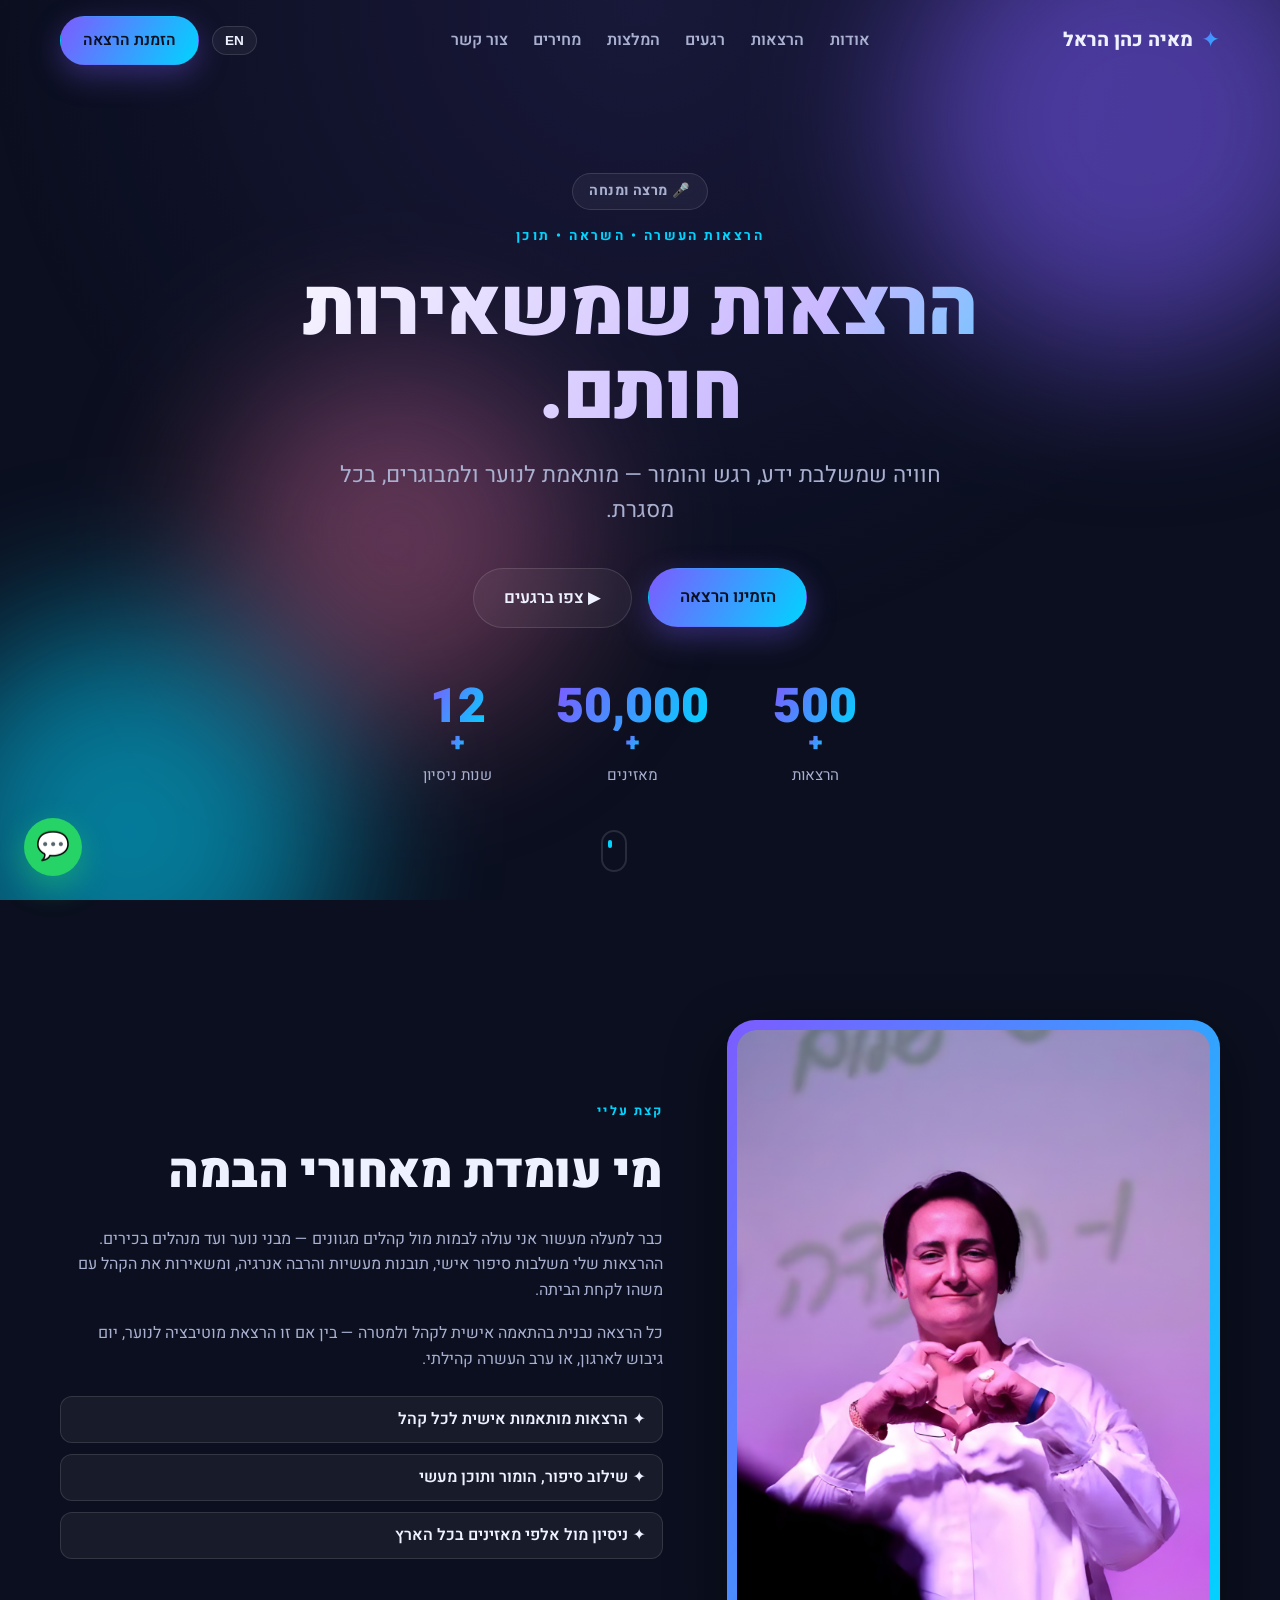
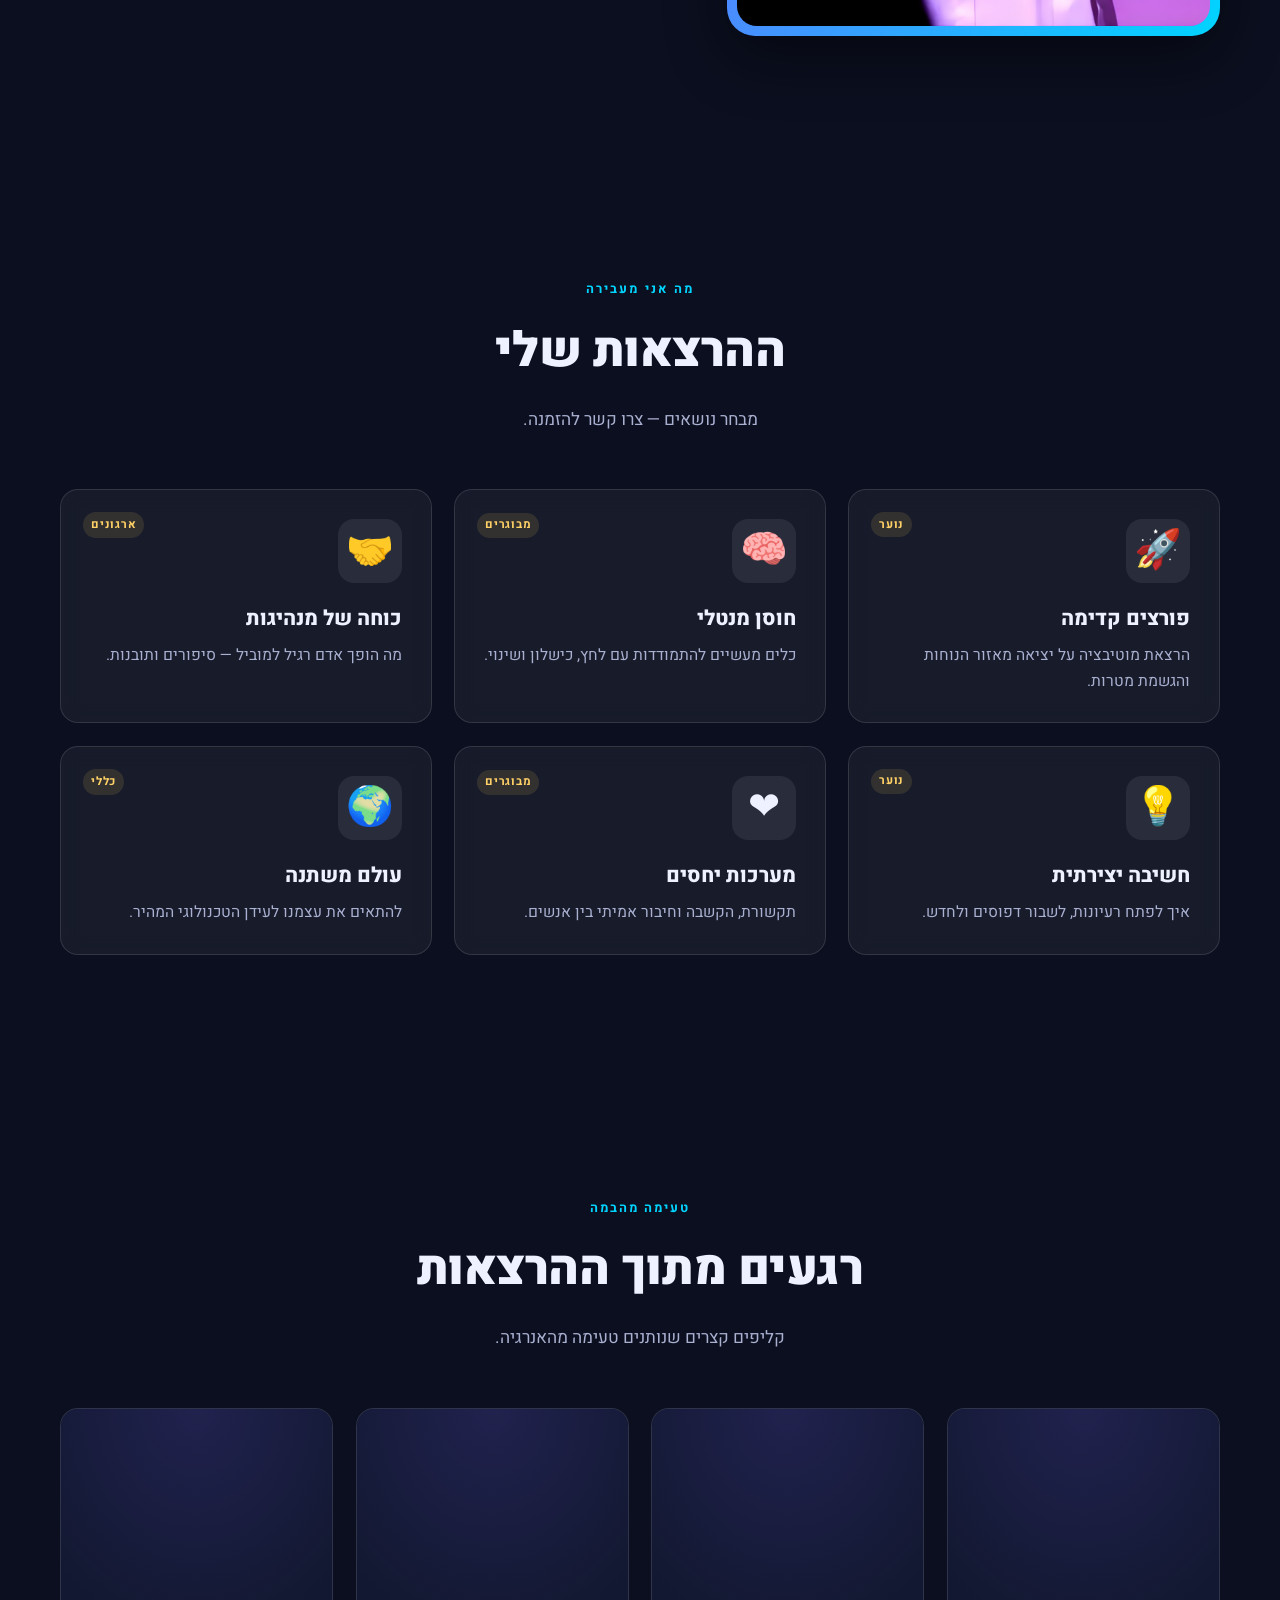
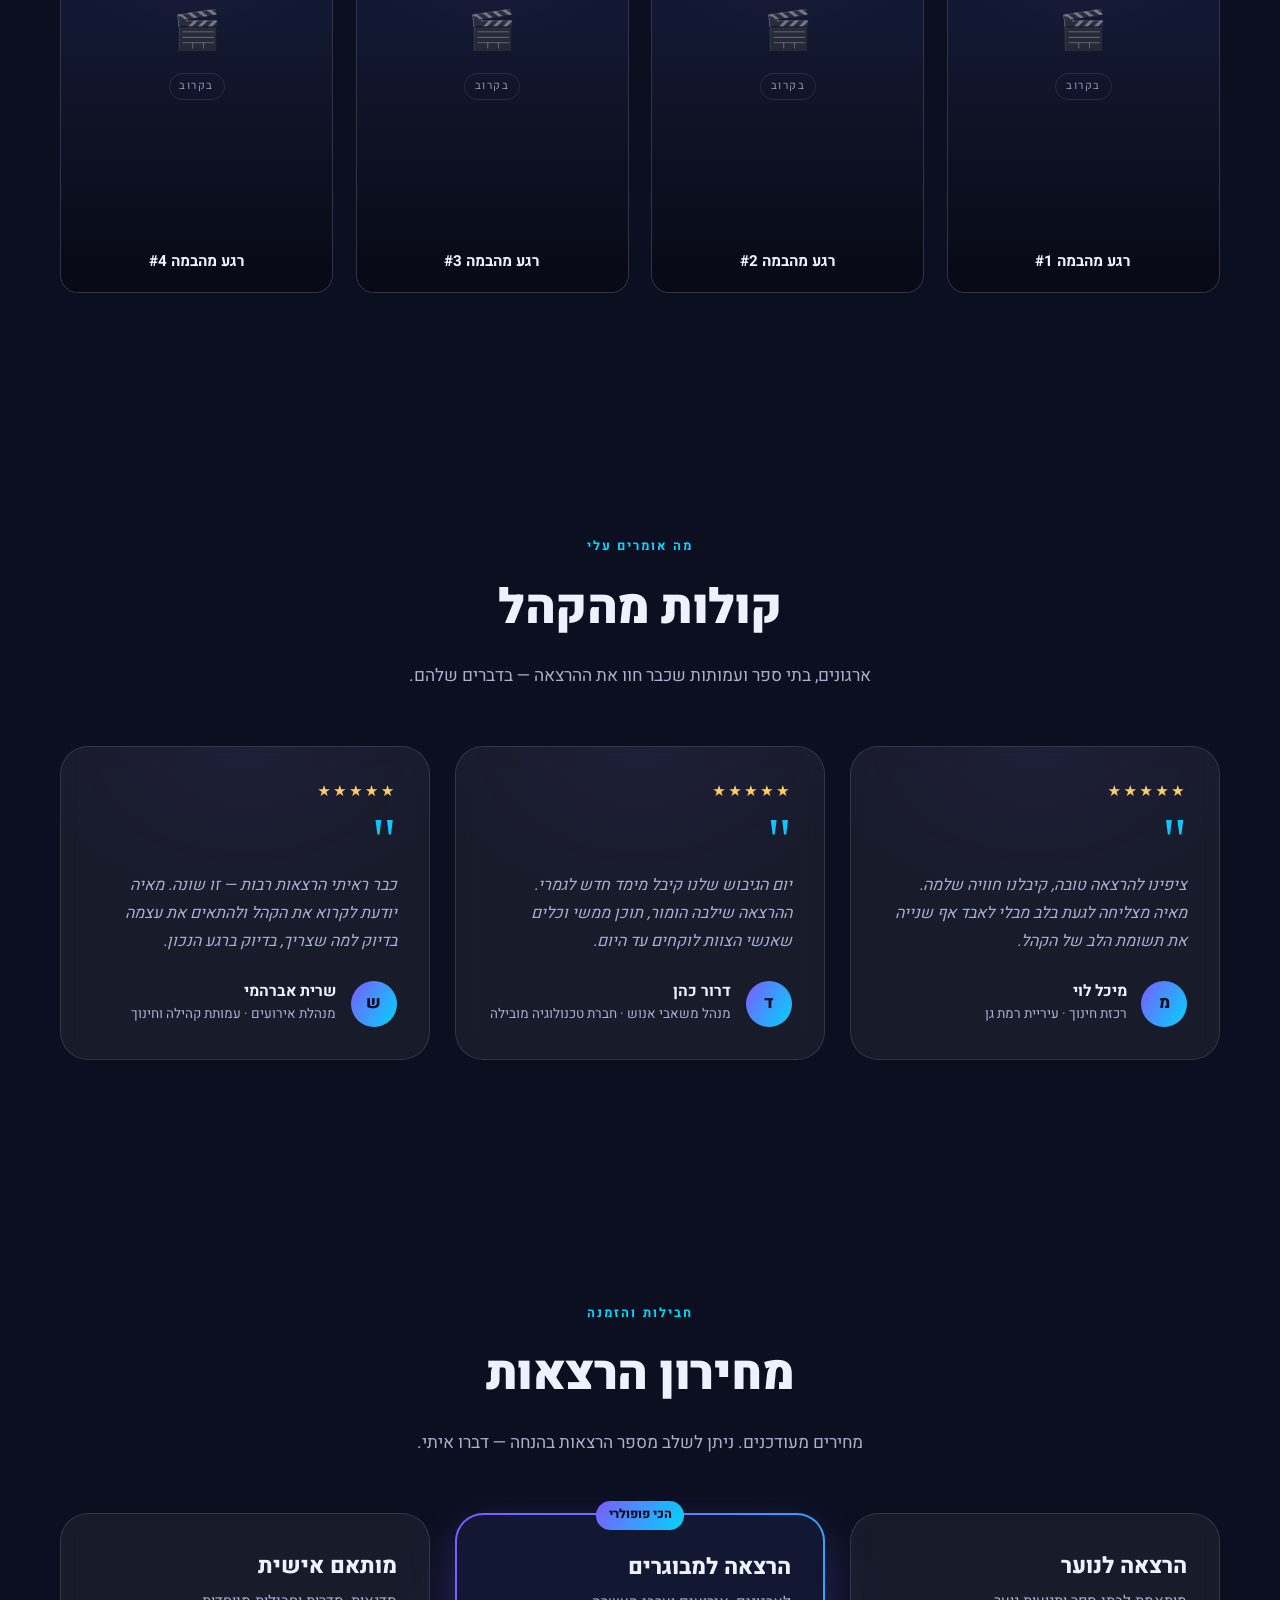
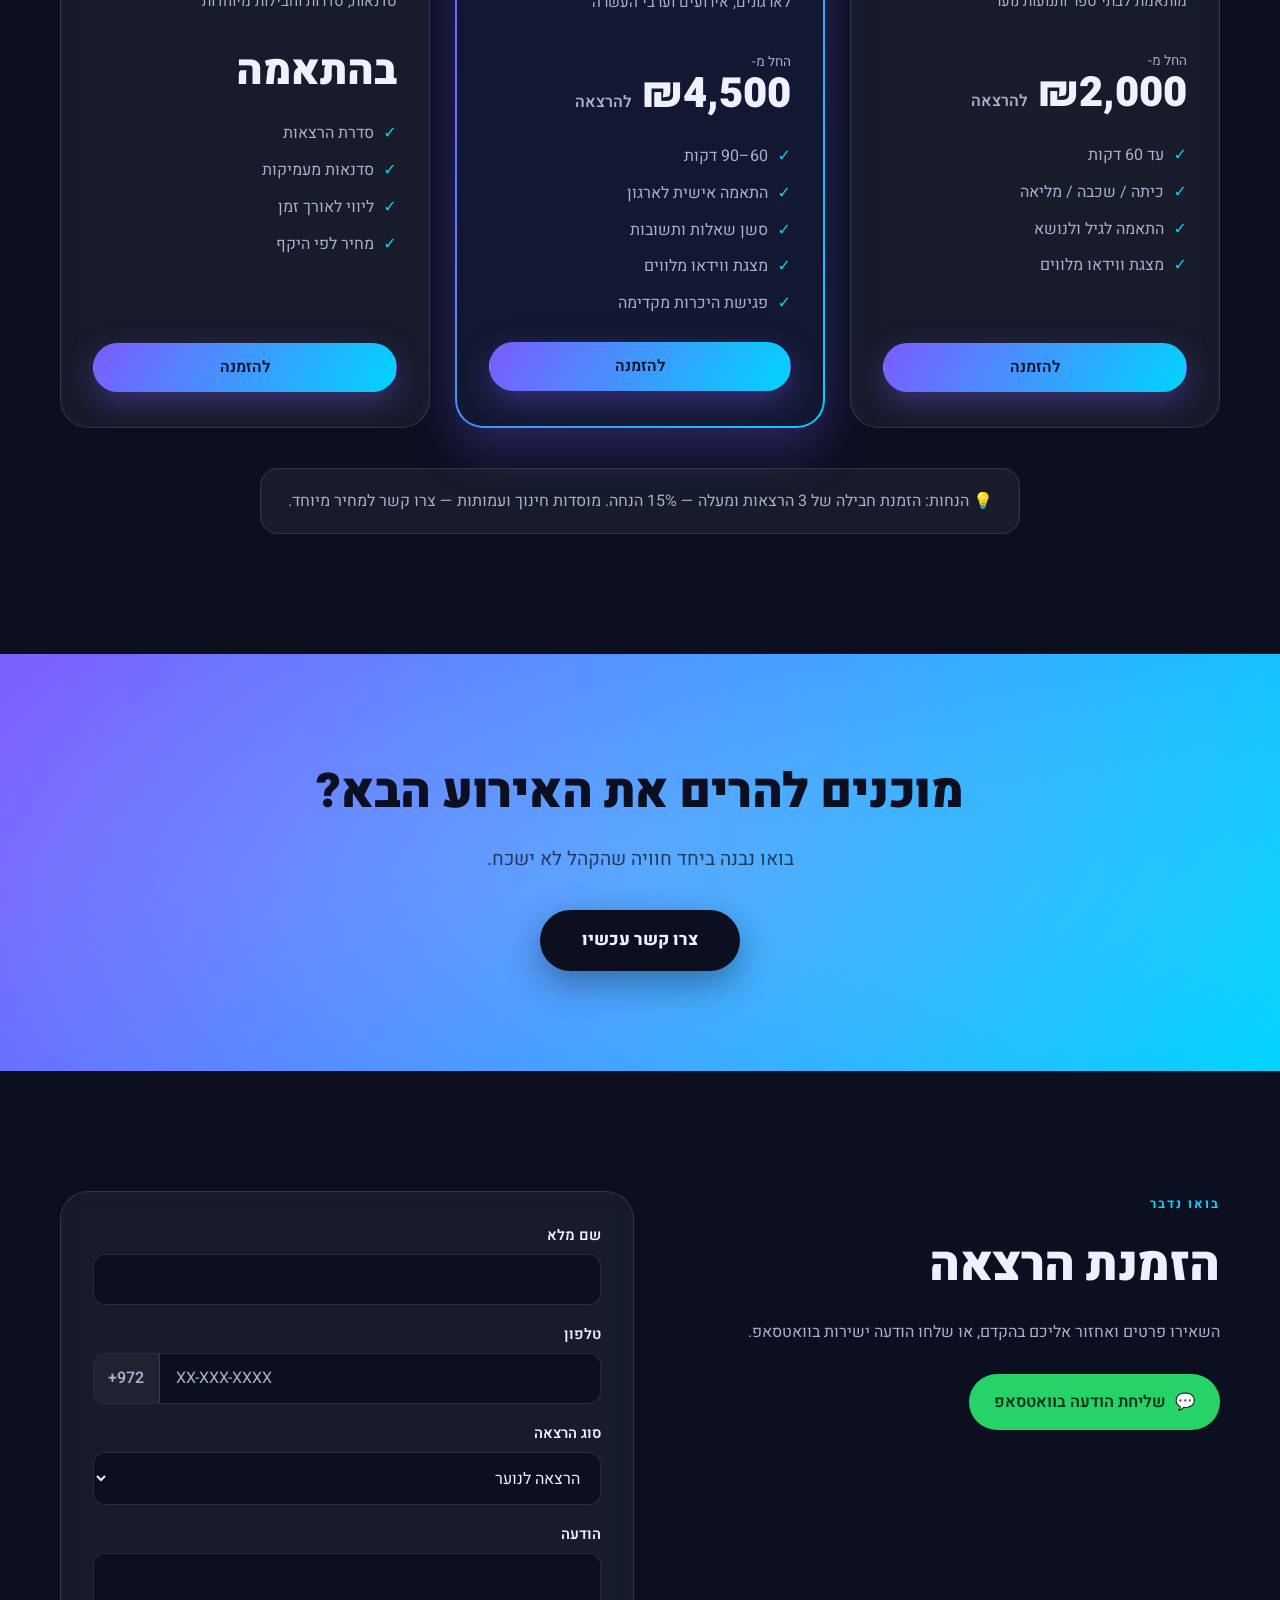
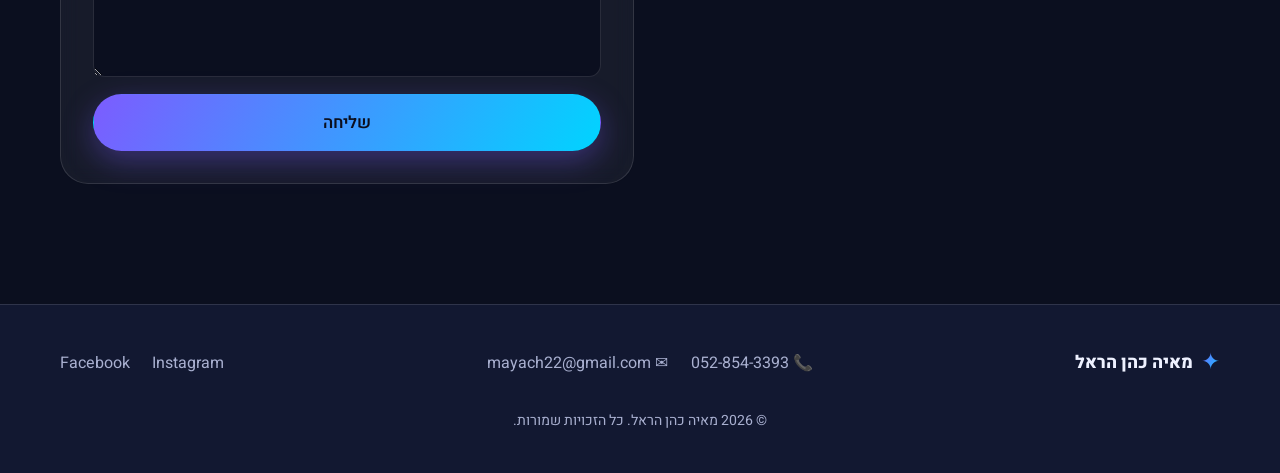
==== index.html @ 71ceba32 "שדרוג האתר: המלצות, CTA strip, badge הירו, אנימציות ועיצוב משופר" ====
<!DOCTYPE html>
<html lang="he" dir="rtl">
<head>
  <meta charset="UTF-8" />
  <meta name="viewport" content="width=device-width, initial-scale=1.0" />
  <meta name="description" content="הרצאות מרתקות לנוער ולמבוגרים — הזמינו הרצאה עכשיו" data-i18n="meta.description" />
  <title data-i18n="meta.title">מאיה כהן הראל | הרצאות שמשאירות חותם</title>

  <!-- ===== Open Graph — תצוגת שיתוף יפה בפייסבוק/וואטסאפ/אינסטגרם ===== -->
  <!-- TODO לפני העלייה לאוויר: החליפו את שני ה-TODO_SITE_URL בכתובת המלאה של האתר
       לדוגמה: https://mayacohenharel.co.il
       og:image ו-twitter:image חייבים להיות URL מלא כדי שתופיע תמונה בשיתוף. -->
  <meta property="og:type" content="website" />
  <meta property="og:title" content="מאיה כהן הראל | הרצאות שמשאירות חותם" />
  <meta property="og:description" content="הרצאות מרתקות לנוער ולמבוגרים — הזמינו הרצאה עכשיו" />
  <meta property="og:image" content="TODO_SITE_URL/assets/images/speaker.jpg" />
  <meta property="og:url" content="TODO_SITE_URL" />
  <meta name="twitter:card" content="summary_large_image" />
  <meta name="twitter:title" content="מאיה כהן הראל | הרצאות שמשאירות חותם" />
  <meta name="twitter:description" content="הרצאות מרתקות לנוער ולמבוגרים — הזמינו הרצאה עכשיו" />
  <meta name="twitter:image" content="TODO_SITE_URL/assets/images/speaker.jpg" />

  <!-- Google Fonts: Heebo (Hebrew) + Poppins (English) -->
  <link rel="preconnect" href="https://fonts.googleapis.com" />
  <link rel="preconnect" href="https://fonts.gstatic.com" crossorigin />
  <link href="https://fonts.googleapis.com/css2?family=Heebo:wght@300;400;600;800;900&family=Poppins:wght@300;400;600;800&display=swap" rel="stylesheet" />

  <!-- Favicon: ✦ מסמל הלוגו, עובד בכל דפדפן מודרני ללא קובץ נוסף -->
  <link rel="icon" href="data:image/svg+xml,<svg xmlns='http://www.w3.org/2000/svg' viewBox='0 0 100 100'><text y='.9em' font-size='90'>✦</text></svg>" />

  <link rel="stylesheet" href="css/styles.css" />
</head>
<body>

  <!-- ===== Animated background blobs ===== -->
  <div class="bg-blobs" aria-hidden="true">
    <span class="blob blob-1"></span>
    <span class="blob blob-2"></span>
    <span class="blob blob-3"></span>
  </div>

  <!-- ===== Navbar ===== -->
  <header class="nav" id="nav">
    <div class="nav__inner container">
      <a href="#hero" class="nav__logo">
        <span class="nav__logo-mark">✦</span>
        <span data-i18n="nav.brand">מאיה כהן הראל</span>
      </a>

      <nav class="nav__links" id="navLinks">
        <a href="#about" data-i18n="nav.about">אודות</a>
        <a href="#lectures" data-i18n="nav.lectures">הרצאות</a>
        <a href="#reels" data-i18n="nav.reels">רגעים</a>
        <a href="#testimonials" data-i18n="nav.testimonials">המלצות</a>
        <a href="#pricing" data-i18n="nav.pricing">מחירים</a>
        <a href="#contact" data-i18n="nav.contact">צור קשר</a>
      </nav>

      <div class="nav__actions">
        <button class="lang-toggle" id="langToggle" aria-label="Switch language">
          <span class="lang-toggle__current">EN</span>
        </button>
        <a href="#contact" class="btn btn--primary nav__cta" data-i18n="nav.book">הזמנת הרצאה</a>
        <button class="nav__burger" id="navBurger" aria-label="Menu">
          <span></span><span></span><span></span>
        </button>
      </div>
    </div>
  </header>

  <!-- ===== Hero ===== -->
  <section class="hero" id="hero">
    <div class="container hero__inner">
      <span class="hero__badge reveal" data-i18n="hero.badge">🎤 מרצה ומנחה</span>
      <p class="hero__eyebrow reveal" data-i18n="hero.eyebrow">הרצאות העשרה • השראה • תוכן</p>
      <h1 class="hero__title reveal" data-i18n="hero.title">הרצאות שמשאירות חותם.</h1>
      <p class="hero__subtitle reveal" data-i18n="hero.subtitle">
        חוויה שמשלבת ידע, רגש והומור — מותאמת לנוער ולמבוגרים, בכל מסגרת.
      </p>
      <div class="hero__cta reveal">
        <a href="#contact" class="btn btn--primary btn--lg" data-i18n="hero.ctaBook">הזמינו הרצאה</a>
        <a href="#reels" class="btn btn--ghost btn--lg" data-i18n="hero.ctaWatch">▶ צפו ברגעים</a>
      </div>

      <div class="hero__stats reveal">
        <div class="stat">
          <span class="stat__num" data-count="500">0</span><span class="stat__plus">+</span>
          <span class="stat__label" data-i18n="hero.stat1">הרצאות</span>
        </div>
        <div class="stat">
          <span class="stat__num" data-count="50000">0</span><span class="stat__plus">+</span>
          <span class="stat__label" data-i18n="hero.stat2">מאזינים</span>
        </div>
        <div class="stat">
          <span class="stat__num" data-count="12">0</span><span class="stat__plus">+</span>
          <span class="stat__label" data-i18n="hero.stat3">שנות ניסיון</span>
        </div>
      </div>
    </div>
    <a href="#about" class="hero__scroll" aria-label="scroll down"><span></span></a>
  </section>

  <!-- ===== About ===== -->
  <section class="section about" id="about">
    <div class="container about__grid">
      <div class="about__photo reveal">
        <div class="about__photo-frame">
          <!-- כדי להחליף: שימו קובץ בשם speaker.jpg בתיקייה assets/images/ (אותיות קטנות).
               אם הקובץ חסר — יוצג ה-placeholder עם 📷 אוטומטית. -->
          <img class="about__photo-img" src="assets/images/speaker.jpg" alt="מאיה כהן הראל"
               onerror="this.style.display='none'; this.nextElementSibling.hidden=false;" />
          <div class="about__photo-placeholder" hidden>📷</div>
        </div>
      </div>
      <div class="about__text reveal">
        <span class="section__eyebrow" data-i18n="about.eyebrow">קצת עליי</span>
        <h2 class="section__title" data-i18n="about.title">מי עומד מאחורי הבמה</h2>
        <p data-i18n="about.p1">
          כבר למעלה מעשור אני עולה לבמות מול קהלים מגוונים — מבני נוער ועד מנהלים בכירים.
          ההרצאות שלי משלבות סיפור אישי, תובנות מעשיות והרבה אנרגיה, ומשאירות את הקהל עם משהו לקחת הביתה.
        </p>
        <p data-i18n="about.p2">
          כל הרצאה נבנית בהתאמה אישית לקהל ולמטרה — בין אם זו הרצאת מוטיבציה לנוער, יום גיבוש לארגון, או ערב העשרה קהילתי.
        </p>
        <ul class="about__list">
          <li data-i18n="about.li1">✦ הרצאות מותאמות אישית לכל קהל</li>
          <li data-i18n="about.li2">✦ שילוב סיפור, הומור ותוכן מעשי</li>
          <li data-i18n="about.li3">✦ ניסיון מול אלפי מאזינים בכל הארץ</li>
        </ul>
      </div>
    </div>
  </section>

  <!-- ===== Lectures ===== -->
  <section class="section lectures" id="lectures">
    <div class="container">
      <div class="section__head reveal">
        <span class="section__eyebrow" data-i18n="lectures.eyebrow">מה אני מעביר</span>
        <h2 class="section__title" data-i18n="lectures.title">ההרצאות שלי</h2>
        <p class="section__sub" data-i18n="lectures.sub">מבחר נושאים — לחצו כדי לקרוא עוד, וצרו קשר להזמנה.</p>
      </div>

      <div class="cards" id="lecturesGrid">
        <!-- כרטיסים מוזרקים מ-translations.js כדי שיהיו דו-לשוניים -->
      </div>
    </div>
  </section>

  <!-- ===== Reels ===== -->
  <section class="section reels" id="reels">
    <div class="container">
      <div class="section__head reveal">
        <span class="section__eyebrow" data-i18n="reels.eyebrow">טעימה מהבמה</span>
        <h2 class="section__title" data-i18n="reels.title">רגעים מתוך ההרצאות</h2>
        <p class="section__sub" data-i18n="reels.sub">קליפים קצרים שנותנים טעימה מהאנרגיה. (החליפו בקבצי הווידאו שלכם)</p>
      </div>

      <div class="reels__grid" id="reelsGrid">
        <!-- כרטיסי רילס מוזרקים מ-main.js -->
      </div>
    </div>
  </section>

  <!-- ===== Testimonials ===== -->
  <section class="section testimonials" id="testimonials">
    <div class="container">
      <div class="section__head reveal">
        <span class="section__eyebrow" data-i18n="testimonials.eyebrow">מה אומרים עלי</span>
        <h2 class="section__title" data-i18n="testimonials.title">קולות מהקהל</h2>
        <p class="section__sub" data-i18n="testimonials.sub">ארגונים, בתי ספר ועמותות שכבר חוו את ההרצאה — בדברים שלהם.</p>
      </div>
      <div class="testimonials__grid" id="testimonialsGrid">
        <!-- כרטיסי המלצות מוזרקים מ-main.js -->
      </div>
    </div>
  </section>

  <!-- ===== Pricing ===== -->
  <section class="section pricing" id="pricing">
    <div class="container">
      <div class="section__head reveal">
        <span class="section__eyebrow" data-i18n="pricing.eyebrow">חבילות והזמנה</span>
        <h2 class="section__title" data-i18n="pricing.title">מחירון הרצאות</h2>
        <p class="section__sub" data-i18n="pricing.sub">מחירים מעודכנים. ניתן לשלב מספר הרצאות בהנחה — דברו איתי.</p>
      </div>

      <div class="pricing__grid" id="pricingGrid">
        <!-- כרטיסי מחיר מוזרקים מ-main.js -->
      </div>

      <p class="pricing__note reveal" data-i18n="pricing.note">
        💡 הנחות: הזמנת חבילה של 3 הרצאות ומעלה — 15% הנחה. מוסדות חינוך ועמותות — צרו קשר למחיר מיוחד.
      </p>
    </div>
  </section>

  <!-- ===== CTA Strip ===== -->
  <section class="cta-strip">
    <div class="container cta-strip__inner reveal">
      <h2 class="cta-strip__title" data-i18n="cta.title">מוכנים להרים את האירוע הבא?</h2>
      <p class="cta-strip__sub" data-i18n="cta.sub">בואו נבנה ביחד חוויה שהקהל לא ישכח.</p>
      <a href="#contact" class="btn btn--cta" data-i18n="cta.btn">צרו קשר עכשיו</a>
    </div>
  </section>

  <!-- ===== Contact ===== -->
  <section class="section contact" id="contact">
    <div class="container contact__grid">
      <div class="contact__intro reveal">
        <span class="section__eyebrow" data-i18n="contact.eyebrow">בואו נדבר</span>
        <h2 class="section__title" data-i18n="contact.title">הזמנת הרצאה</h2>
        <p data-i18n="contact.sub">השאירו פרטים ואחזור אליכם בהקדם, או שלחו הודעה ישירות בוואטסאפ.</p>
        <a class="btn btn--whatsapp" id="whatsappLink" href="#" target="_blank" rel="noopener">
          <span>💬</span> <span data-i18n="contact.whatsapp">שליחת הודעה בוואטסאפ</span>
        </a>
      </div>

      <form class="contact__form reveal" id="bookingForm" novalidate>
        <div class="field">
          <label for="name" data-i18n="contact.name">שם מלא</label>
          <input type="text" id="name" name="name" required />
        </div>
        <div class="field">
          <label for="phone" data-i18n="contact.phone">טלפון</label>
          <div class="phone-input">
            <span class="phone-input__prefix">+972</span>
            <span class="phone-field">
              <input type="tel" id="phone" name="phone" dir="ltr" inputmode="tel" maxlength="11" required />
              <span class="phone-ghost" id="phoneGhost" aria-hidden="true"></span>
            </span>
          </div>
        </div>
        <div class="field">
          <label for="type" data-i18n="contact.type">סוג הרצאה</label>
          <select id="type" name="type">
            <option value="youth" data-i18n="contact.optYouth">הרצאה לנוער</option>
            <option value="adults" data-i18n="contact.optAdults">הרצאה למבוגרים</option>
            <option value="custom" data-i18n="contact.optCustom">מותאם אישית</option>
          </select>
        </div>
        <div class="field">
          <label for="message" data-i18n="contact.message">הודעה</label>
          <textarea id="message" name="message" rows="4"></textarea>
        </div>
        <button type="submit" class="btn btn--primary btn--lg" data-i18n="contact.send">שליחה</button>
        <p class="contact__success" id="formSuccess" data-i18n="contact.success" hidden>תודה! נחזור אליכם בהקדם 🙌</p>
      </form>
    </div>
  </section>

  <!-- ===== Footer ===== -->
  <footer class="footer">
    <div class="container footer__inner">
      <div class="footer__brand">
        <span class="nav__logo-mark">✦</span>
        <span data-i18n="nav.brand">מאיה כהן הראל</span>
      </div>
      <div class="footer__contact">
        <a href="tel:+972528543393" data-i18n="footer.phone">📞 052-854-3393</a>
        <a href="mailto:mayach22@gmail.com">✉ mayach22@gmail.com</a>
      </div>
      <div class="footer__social">
        <a href="https://instagram.com/mayach22" target="_blank" rel="noopener" aria-label="Instagram">Instagram</a>
        <a href="https://www.facebook.com/mayach22" target="_blank" rel="noopener" aria-label="Facebook">Facebook</a>
      </div>
    </div>
    <p class="footer__copy" data-i18n="footer.copy">© 2026 מאיה כהן הראל. כל הזכויות שמורות.</p>
  </footer>

  <!-- Floating WhatsApp button -->
  <a class="fab-whatsapp" id="fabWhatsapp" href="#" target="_blank" rel="noopener" aria-label="WhatsApp">💬</a>

  <script src="js/translations.js"></script>
  <script src="js/main.js"></script>
</body>
</html>
---- css/styles.css ----
/* ============================================================
   styles.css — אתר הרצאות דו-לשוני
   ============================================================ */

/* ---------- Variables / Theme ---------- */
:root {
  --bg:        #0b0f1f;
  --bg-soft:   #121831;
  --surface:   rgba(255, 255, 255, 0.05);
  --surface-2: rgba(255, 255, 255, 0.08);
  --border:    rgba(255, 255, 255, 0.12);
  --text:      #eef1ff;
  --text-dim:  #a9b0d0;
  --primary:   #7c5cff;
  --primary-2: #00d4ff;
  --accent:    #ffd166;
  --gradient:  linear-gradient(120deg, #7c5cff 0%, #00d4ff 100%);
  --gradient-warm: linear-gradient(120deg, #ff7eb3 0%, #ffd166 100%);
  --radius:    18px;
  --radius-lg: 28px;
  --shadow:    0 20px 60px rgba(0, 0, 0, 0.45);
  --container: 1160px;
  --font-he:   "Heebo", system-ui, sans-serif;
  --font-en:   "Poppins", system-ui, sans-serif;
}

* { margin: 0; padding: 0; box-sizing: border-box; }

html { scroll-behavior: smooth; }

body {
  background: var(--bg);
  color: var(--text);
  font-family: var(--font-he);
  line-height: 1.6;
  overflow-x: hidden;
  position: relative;
}

html[lang="en"] body { font-family: var(--font-en); }

a { color: inherit; text-decoration: none; }
ul { list-style: none; }
img { max-width: 100%; display: block; }

.container {
  width: min(var(--container), 92%);
  margin-inline: auto;
}

/* ---------- Animated background blobs ---------- */
.bg-blobs {
  position: fixed;
  inset: 0;
  z-index: -2;
  overflow: hidden;
}
.bg-blobs::after { /* subtle grid sheen */
  content: "";
  position: absolute;
  inset: 0;
  background: radial-gradient(circle at 50% 0%, rgba(124, 92, 255, 0.12), transparent 60%);
}
.blob {
  position: absolute;
  border-radius: 50%;
  filter: blur(80px);
  opacity: 0.55;
  animation: float 18s ease-in-out infinite;
}
.blob-1 { width: 480px; height: 480px; background: #7c5cff; top: -120px; inset-inline-start: -100px; }
.blob-2 { width: 420px; height: 420px; background: #00d4ff; bottom: -140px; inset-inline-end: -80px; animation-delay: -6s; }
.blob-3 { width: 360px; height: 360px; background: #ff7eb3; top: 40%; inset-inline-start: 55%; animation-delay: -11s; opacity: 0.35; }

@keyframes float {
  0%, 100% { transform: translate(0, 0) scale(1); }
  33%      { transform: translate(40px, -50px) scale(1.12); }
  66%      { transform: translate(-30px, 30px) scale(0.92); }
}

/* ---------- Buttons ---------- */
.btn {
  display: inline-flex;
  align-items: center;
  justify-content: center;
  gap: 0.5em;
  padding: 0.7em 1.4em;
  border-radius: 999px;
  font-weight: 600;
  font-family: inherit;
  font-size: 0.98rem;
  cursor: pointer;
  border: 1px solid transparent;
  transition: transform 0.2s ease, box-shadow 0.2s ease, background 0.2s ease;
  white-space: nowrap;
}
.btn--lg { padding: 0.9em 1.8em; font-size: 1.05rem; }
.btn--primary {
  background: var(--gradient);
  color: #0b0f1f;
  box-shadow: 0 10px 30px rgba(124, 92, 255, 0.35);
}
.btn--primary:hover { transform: translateY(-3px); box-shadow: 0 16px 40px rgba(124, 92, 255, 0.5); }
.btn--ghost {
  background: var(--surface);
  border-color: var(--border);
  color: var(--text);
  backdrop-filter: blur(8px);
}
.btn--ghost:hover { background: var(--surface-2); transform: translateY(-3px); }
.btn--whatsapp {
  background: #25d366;
  color: #04331a;
  padding: 0.85em 1.5em;
  font-size: 1.02rem;
}
.btn--whatsapp:hover { transform: translateY(-3px); box-shadow: 0 14px 36px rgba(37, 211, 102, 0.4); }

/* ---------- Navbar ---------- */
.nav {
  position: fixed;
  inset-block-start: 0;
  inset-inline: 0;
  z-index: 50;
  transition: background 0.3s ease, box-shadow 0.3s ease, padding 0.3s ease;
  padding-block: 16px;
}
.nav.scrolled {
  background: rgba(11, 15, 31, 0.85);
  backdrop-filter: blur(14px);
  box-shadow: 0 8px 30px rgba(0, 0, 0, 0.3);
  padding-block: 10px;
}
.nav__inner { display: flex; align-items: center; justify-content: space-between; gap: 1rem; }
.nav__logo { display: flex; align-items: center; gap: 0.5rem; font-weight: 800; font-size: 1.2rem; }
.nav__logo-mark {
  background: var(--gradient);
  -webkit-background-clip: text;
  background-clip: text;
  color: transparent;
  font-size: 1.4rem;
}
.nav__links { display: flex; gap: 1.6rem; }
.nav__links a {
  color: var(--text-dim);
  font-weight: 600;
  position: relative;
  transition: color 0.2s ease;
}
.nav__links a::after {
  content: "";
  position: absolute;
  inset-inline-start: 0;
  bottom: -6px;
  width: 0;
  height: 2px;
  background: var(--gradient);
  transition: width 0.25s ease;
}
.nav__links a:hover { color: var(--text); }
.nav__links a:hover::after { width: 100%; }
.nav__actions { display: flex; align-items: center; gap: 0.8rem; }

.lang-toggle {
  background: var(--surface);
  border: 1px solid var(--border);
  color: var(--text);
  border-radius: 999px;
  padding: 0.45em 0.9em;
  font-weight: 700;
  font-size: 0.85rem;
  cursor: pointer;
  transition: background 0.2s ease, transform 0.2s ease;
}
.lang-toggle:hover { background: var(--surface-2); transform: translateY(-2px); }

.nav__burger { display: none; flex-direction: column; gap: 5px; background: none; border: none; cursor: pointer; }
.nav__burger span { width: 26px; height: 3px; background: var(--text); border-radius: 3px; transition: 0.3s; }
.nav__burger.open span:nth-child(1) { transform: translateY(8px) rotate(45deg); }
.nav__burger.open span:nth-child(2) { opacity: 0; }
.nav__burger.open span:nth-child(3) { transform: translateY(-8px) rotate(-45deg); }

/* ---------- Hero ---------- */
.hero {
  min-height: 100vh;
  display: flex;
  flex-direction: column;
  justify-content: center;
  align-items: center;
  text-align: center;
  padding-block: 120px 60px;
  position: relative;
}
.hero__inner { max-width: 880px; }
.hero__eyebrow {
  text-transform: uppercase;
  letter-spacing: 0.18em;
  font-size: 0.85rem;
  color: var(--primary-2);
  font-weight: 700;
  margin-bottom: 1.2rem;
}
.hero__title {
  font-size: clamp(2.6rem, 7vw, 5rem);
  font-weight: 900;
  line-height: 1.05;
  letter-spacing: -0.02em;
  background: linear-gradient(120deg, #ffffff 0%, #c9b8ff 35%, #00d4ff 60%, #c9b8ff 80%, #ffffff 100%); background-size: 200% auto; animation: titleShimmer 6s linear infinite;
  -webkit-background-clip: text;
  background-clip: text;
  color: transparent;
  margin-bottom: 1.4rem;
}
.hero__subtitle {
  font-size: clamp(1.05rem, 2.4vw, 1.4rem);
  color: var(--text-dim);
  max-width: 640px;
  margin: 0 auto 2.4rem;
}
.hero__cta { display: flex; gap: 1rem; justify-content: center; flex-wrap: wrap; margin-bottom: 3.5rem; }

.hero__stats { display: flex; gap: clamp(1.5rem, 5vw, 4rem); justify-content: center; flex-wrap: wrap; }
.stat { display: flex; flex-direction: column; align-items: center; }
.stat__num, .stat__plus {
  font-size: clamp(2rem, 5vw, 3rem);
  font-weight: 900;
  background: var(--gradient);
  -webkit-background-clip: text;
  background-clip: text;
  color: transparent;
  line-height: 1;
}
.stat__plus { font-size: 1.6rem; vertical-align: top; }
.stat__label { color: var(--text-dim); font-size: 0.95rem; margin-top: 0.4rem; }

.hero__scroll {
  position: absolute;
  bottom: 28px;
  inset-inline-start: 50%;
  transform: translateX(-50%);
  width: 26px; height: 42px;
  border: 2px solid var(--border);
  border-radius: 14px;
}
.hero__scroll span {
  position: absolute;
  inset-inline-start: 50%;
  top: 8px;
  width: 4px; height: 8px;
  background: var(--primary-2);
  border-radius: 4px;
  transform: translateX(-50%);
  animation: scrolldot 1.6s infinite;
}
@keyframes scrolldot { 0% { opacity: 0; top: 8px; } 50% { opacity: 1; } 100% { opacity: 0; top: 22px; } }

/* ---------- Hero badge ---------- */
.hero__badge {
  display: inline-flex;
  align-items: center;
  gap: 0.4em;
  background: var(--surface);
  border: 1px solid var(--border);
  border-radius: 999px;
  padding: 0.45em 1.2em;
  font-size: 0.88rem;
  font-weight: 700;
  color: var(--text-dim);
  backdrop-filter: blur(8px);
  margin-bottom: 1rem;
  letter-spacing: 0.03em;
}
@keyframes titleShimmer {
  0% { background-position: 0% center; }
  100% { background-position: 200% center; }
}

/* ---------- Sections ---------- */
.section { padding-block: clamp(70px, 10vw, 120px); position: relative; }
.section__head { text-align: center; max-width: 680px; margin: 0 auto 3.5rem; }
.section__eyebrow {
  display: inline-block;
  text-transform: uppercase;
  letter-spacing: 0.16em;
  font-size: 0.8rem;
  font-weight: 700;
  color: var(--primary-2);
  margin-bottom: 0.8rem;
}
.section__title {
  font-size: clamp(1.9rem, 4.5vw, 3rem);
  font-weight: 900;
  letter-spacing: -0.01em;
  margin-bottom: 1rem;
}
.section__sub { color: var(--text-dim); font-size: 1.08rem; }

/* ---------- About ---------- */
.about__grid {
  display: grid;
  grid-template-columns: 0.9fr 1.1fr;
  gap: clamp(2rem, 5vw, 4.5rem);
  align-items: center;
}
.about__photo-frame {
  border-radius: var(--radius-lg);
  padding: 10px;
  background: var(--gradient);
  box-shadow: var(--shadow);
  aspect-ratio: 4 / 5;
}
.about__photo-img {
  width: 100%; height: 100%;
  border-radius: calc(var(--radius-lg) - 8px);
  object-fit: cover;
  display: block;
}
.about__photo-placeholder {
  width: 100%; height: 100%;
  border-radius: calc(var(--radius-lg) - 8px);
  background: var(--bg-soft);
  display: flex; align-items: center; justify-content: center;
  font-size: 4rem;
}
.about__photo-placeholder[hidden] { display: none; }
.about__text .section__title { text-align: start; }
.about__text p { color: var(--text-dim); margin-bottom: 1.1rem; }
.about__list { margin-top: 1.5rem; display: grid; gap: 0.7rem; }
.about__list li {
  font-weight: 600;
  padding: 0.6rem 1rem;
  background: var(--surface);
  border: 1px solid var(--border);
  border-radius: 12px;
  transition: border-color 0.25s ease, background 0.25s ease;
}
.about__list li:hover { border-color: rgba(124, 92, 255, 0.5); background: var(--surface-2); }

/* ---------- Cards (lectures) ---------- */
.cards {
  display: grid;
  grid-template-columns: repeat(auto-fill, minmax(280px, 1fr));
  gap: 1.4rem;
}
.card {
  background: var(--surface);
  border: 1px solid var(--border);
  border-radius: var(--radius);
  padding: 1.8rem;
  backdrop-filter: blur(10px);
  transition: transform 0.25s ease, border-color 0.25s ease, box-shadow 0.25s ease;
  position: relative;
  overflow: hidden;
}
.card::before {
  content: "";
  position: absolute;
  inset: 0;
  background: var(--gradient);
  opacity: 0;
  transition: opacity 0.3s ease;
  z-index: -1;
}
.card:hover { transform: translateY(-8px); border-color: rgba(124, 92, 255, 0.5); box-shadow: 0 0 30px rgba(124, 92, 255, 0.15), var(--shadow); }
.card__icon {
  font-size: 2.4rem;
  width: 64px; height: 64px;
  display: flex; align-items: center; justify-content: center;
  background: var(--surface-2);
  border-radius: 16px;
  margin-bottom: 1.2rem;
}
.card__tag {
  position: absolute;
  inset-block-start: 1.4rem;
  inset-inline-end: 1.4rem;
  font-size: 0.72rem;
  font-weight: 700;
  text-transform: uppercase;
  letter-spacing: 0.06em;
  color: var(--accent);
  background: rgba(255, 209, 102, 0.12);
  padding: 0.3em 0.7em;
  border-radius: 999px;
}
.card__title { font-size: 1.3rem; font-weight: 800; margin-bottom: 0.5rem; }
.card__desc { color: var(--text-dim); font-size: 0.98rem; }

/* ---------- Reels ---------- */
.reels__grid {
  display: grid;
  grid-template-columns: repeat(auto-fill, minmax(220px, 1fr));
  gap: 1.4rem;
}
.reel {
  position: relative;
  aspect-ratio: 9 / 16;
  border-radius: var(--radius);
  overflow: hidden;
  border: 1px solid var(--border);
  cursor: pointer;
  background: var(--bg-soft);
  transition: transform 0.25s ease, box-shadow 0.25s ease;
}
.reel:hover { transform: translateY(-6px); box-shadow: var(--shadow); }
.reel video { width: 100%; height: 100%; object-fit: cover; }
.reel__placeholder {
  position: absolute;
  inset: 0;
  display: flex;
  flex-direction: column;
  align-items: center;
  justify-content: center;
  gap: 0.7rem;
  background:
    radial-gradient(120% 80% at 50% 0%, rgba(124, 92, 255, 0.14), transparent 60%),
    var(--bg-soft);
}
.reel__ph-icon { font-size: 2.4rem; opacity: 0.45; }
.reel__ph-soon {
  font-size: 0.68rem;
  letter-spacing: 0.14em;
  text-transform: uppercase;
  color: var(--text-dim);
  border: 1px solid var(--border);
  border-radius: 999px;
  padding: 0.35em 0.9em;
}
/* בכרטיס ללא וידאו אין מה לנגן — מסתירים את כפתור ה-▶ */
.reel[data-has-video="0"] .reel__play { display: none; }
.reel__overlay {
  position: absolute;
  inset: 0;
  display: flex;
  flex-direction: column;
  align-items: center;
  justify-content: flex-end;
  padding: 1.2rem;
  background: linear-gradient(to top, rgba(0,0,0,0.6), transparent 55%);
  text-align: center;
}
.reel__play {
  position: absolute;
  inset-block-start: 50%;
  inset-inline-start: 50%;
  transform: translate(-50%, -50%);
  width: 62px; height: 62px;
  border-radius: 50%;
  background: rgba(255, 255, 255, 0.92);
  color: #0b0f1f;
  display: flex; align-items: center; justify-content: center;
  font-size: 1.4rem;
  transition: transform 0.2s ease, background 0.2s ease;
}
html[dir="rtl"] .reel__play { transform: translate(50%, -50%); }
.reel:hover .reel__play { transform: translate(-50%, -50%) scale(1.12); background: #fff; }
html[dir="rtl"] .reel:hover .reel__play { transform: translate(50%, -50%) scale(1.12); }
.reel__title { font-weight: 700; font-size: 0.95rem; position: relative; z-index: 1; }
.reel.playing .reel__overlay,
.reel.playing .reel__play,
.reel.playing .reel__placeholder { display: none; }

/* ---------- Testimonials ---------- */
.testimonials__grid {
  display: grid;
  grid-template-columns: repeat(auto-fill, minmax(300px, 1fr));
  gap: 1.6rem;
}
.testimonial {
  background: var(--surface);
  border: 1px solid var(--border);
  border-radius: var(--radius-lg);
  padding: 2rem;
  backdrop-filter: blur(10px);
  position: relative;
  transition: transform 0.25s ease, box-shadow 0.25s ease, border-color 0.25s ease;
  overflow: hidden;
}
.testimonial::before {
  content: "";
  position: absolute;
  inset: 0;
  background: radial-gradient(ellipse 60% 50% at 50% 0%, rgba(124, 92, 255, 0.07), transparent);
  pointer-events: none;
}
.testimonial:hover { transform: translateY(-6px); box-shadow: var(--shadow); border-color: rgba(124, 92, 255, 0.4); }
.testimonial__stars { color: var(--accent); font-size: 0.95rem; letter-spacing: 0.15em; margin-bottom: 0.8rem; }
.testimonial__quote {
  font-size: 3.8rem;
  line-height: 0.8;
  background: var(--gradient);
  -webkit-background-clip: text;
  background-clip: text;
  color: transparent;
  font-family: Georgia, "Times New Roman", serif;
  margin-bottom: 0.4rem;
  display: block;
}
.testimonial__text {
  color: var(--text-dim);
  font-size: 1rem;
  line-height: 1.75;
  margin-bottom: 1.6rem;
  font-style: italic;
}
.testimonial__author { display: flex; align-items: center; gap: 0.9rem; }
.testimonial__avatar {
  width: 46px; height: 46px;
  border-radius: 50%;
  background: var(--gradient);
  display: flex; align-items: center; justify-content: center;
  font-weight: 800;
  color: #0b0f1f;
  font-size: 1.05rem;
  flex-shrink: 0;
}
.testimonial__name { font-weight: 700; font-size: 0.98rem; line-height: 1.3; }
.testimonial__role { color: var(--text-dim); font-size: 0.84rem; margin-top: 0.15rem; }

/* ---------- CTA Strip ---------- */
.cta-strip {
  background: var(--gradient);
  padding-block: clamp(60px, 9vw, 100px);
  text-align: center;
  position: relative;
  overflow: hidden;
}
.cta-strip::before {
  content: "";
  position: absolute;
  inset: 0;
  background: radial-gradient(ellipse 70% 80% at 50% 50%, rgba(255,255,255,0.15), transparent);
  pointer-events: none;
}
.cta-strip__inner { position: relative; z-index: 1; max-width: 760px; margin-inline: auto; }
.cta-strip__title {
  font-size: clamp(1.8rem, 4.5vw, 3rem);
  font-weight: 900;
  color: #0b0f1f;
  margin-bottom: 0.8rem;
  letter-spacing: -0.01em;
}
.cta-strip__sub {
  color: rgba(11, 15, 31, 0.72);
  font-size: clamp(1rem, 2vw, 1.2rem);
  margin-bottom: 2.2rem;
}
.btn--cta {
  background: #0b0f1f;
  color: var(--text);
  padding: 0.9em 2.4em;
  font-size: 1.08rem;
  font-weight: 800;
  border-radius: 999px;
  box-shadow: 0 12px 35px rgba(0,0,0,0.35);
  display: inline-flex;
  align-items: center;
  transition: transform 0.2s ease, box-shadow 0.2s ease;
}
.btn--cta:hover { transform: translateY(-4px); box-shadow: 0 18px 45px rgba(0,0,0,0.45); }

/* ---------- Pricing ---------- */
.pricing__grid {
  display: grid;
  grid-template-columns: repeat(auto-fit, minmax(280px, 1fr));
  gap: 1.6rem;
  align-items: stretch;
}
.price-card {
  background: var(--surface);
  border: 1px solid var(--border);
  border-radius: var(--radius-lg);
  padding: 2.2rem 2rem;
  display: flex;
  flex-direction: column;
  backdrop-filter: blur(10px);
  transition: transform 0.25s ease, box-shadow 0.25s ease;
  position: relative;
}
.price-card:hover { transform: translateY(-8px); box-shadow: var(--shadow); }
.price-card--popular {
  border-color: transparent;
  background:
    linear-gradient(var(--bg-soft), var(--bg-soft)) padding-box,
    var(--gradient) border-box;
  border: 2px solid transparent;
  box-shadow: 0 20px 50px rgba(124, 92, 255, 0.3);
}
.price-card__badge {
  position: absolute;
  inset-block-start: -14px;
  inset-inline-start: 50%;
  transform: translateX(-50%);
  background: var(--gradient);
  color: #0b0f1f;
  font-weight: 800;
  font-size: 0.78rem;
  padding: 0.4em 1em;
  border-radius: 999px;
  white-space: nowrap;
}
html[dir="rtl"] .price-card__badge { transform: translateX(50%); }
.price-card__name { font-size: 1.4rem; font-weight: 800; margin-bottom: 0.3rem; }
.price-card__desc { color: var(--text-dim); font-size: 0.94rem; margin-bottom: 1.4rem; min-height: 2.6em; }
.price-card__price { font-size: 2.6rem; font-weight: 900; line-height: 1; margin-bottom: 0.2rem; }
.price-card__price small { font-size: 1rem; font-weight: 600; color: var(--text-dim); }
.price-card__from { font-size: 0.85rem; color: var(--text-dim); }
.price-card__features { margin: 1.6rem 0; display: grid; gap: 0.7rem; }
.price-card__features li { color: var(--text-dim); display: flex; gap: 0.6rem; }
.price-card__features li::before { content: "✓"; color: var(--primary-2); font-weight: 800; }
.price-card .btn { margin-top: auto; width: 100%; }

.pricing__note {
  text-align: center;
  margin-top: 2.5rem;
  color: var(--text-dim);
  background: var(--surface);
  border: 1px solid var(--border);
  border-radius: var(--radius);
  padding: 1.2rem 1.6rem;
  max-width: 760px;
  margin-inline: auto;
}

/* ---------- Contact ---------- */
.contact__grid {
  display: grid;
  grid-template-columns: 1fr 1.1fr;
  gap: clamp(2rem, 5vw, 4rem);
  align-items: start;
}
.contact__intro .section__title { text-align: start; }
.contact__intro p { color: var(--text-dim); margin-bottom: 1.8rem; }
.contact__form {
  background: var(--surface);
  border: 1px solid var(--border);
  border-radius: var(--radius-lg);
  padding: 2rem;
  display: grid;
  gap: 1.1rem;
  backdrop-filter: blur(10px);
}
.field { display: grid; gap: 0.4rem; }
.field label { font-weight: 600; font-size: 0.92rem; }
.field input, .field select, .field textarea {
  background: var(--bg);
  border: 1px solid var(--border);
  border-radius: 12px;
  padding: 0.8em 1em;
  color: var(--text);
  font-family: inherit;
  font-size: 1rem;
  transition: border-color 0.2s ease, box-shadow 0.2s ease;
}
.field input:focus, .field select:focus, .field textarea:focus {
  outline: none;
  border-color: var(--primary);
  box-shadow: 0 0 0 3px rgba(124, 92, 255, 0.25);
}
/* שדה טלפון עם קידומת +972 קבועה (תמיד LTR — מספרי טלפון נכתבים משמאל לימין) */
.phone-input {
  display: flex;
  direction: ltr;
  align-items: stretch;
  background: var(--bg);
  border: 1px solid var(--border);
  border-radius: 12px;
  overflow: hidden;
  transition: border-color 0.2s ease, box-shadow 0.2s ease;
}
.phone-input:focus-within {
  border-color: var(--primary);
  box-shadow: 0 0 0 3px rgba(124, 92, 255, 0.25);
}
.phone-input__prefix {
  display: flex;
  align-items: center;
  padding: 0 0.9rem;
  background: var(--surface-2);
  color: var(--text-dim);
  font-weight: 600;
  white-space: nowrap;
  border-inline-end: 1px solid var(--border);
}
.field .phone-input input {
  border: none;
  border-radius: 0;
  flex: 1;
  min-width: 0;
  background: transparent;
}
.field .phone-input input:focus { box-shadow: none; }
/* שכבת "רפאים": הספרות שהוקלדו בהירות (מהתיבה), וה-X-ים שנותרו תמיד אפורים */
.phone-field { position: relative; display: flex; flex: 1; min-width: 0; }
.phone-field input { position: relative; z-index: 1; width: 100%; }
.phone-ghost {
  position: absolute;
  inset: 0;
  z-index: 0;
  pointer-events: none;
  display: flex;
  align-items: center;
  padding: 0.8em 1em;        /* זהה ל-padding של השדה כדי שהטקסט יתיישר */
  font-size: 1rem;
  white-space: pre;
  overflow: hidden;
}
.phone-ghost .g-typed { visibility: hidden; }       /* תופס רוחב אך שקוף — מאפשר לספרות הבהירות לבצבץ */
.phone-ghost .g-rest  { color: var(--text-dim); }   /* ה-X-ים שנותרו — אפור עמום קבוע */
.contact__success {
  text-align: center;
  font-weight: 700;
  color: #25d366;
}

/* ---------- Footer ---------- */
.footer { border-top: 1px solid var(--border); padding-block: 2.5rem; background: var(--bg-soft); }
.footer__inner {
  display: flex; justify-content: space-between; align-items: center; gap: 1.5rem; flex-wrap: wrap;
}
.footer__brand { display: flex; align-items: center; gap: 0.5rem; font-weight: 800; font-size: 1.1rem; }
.footer__contact, .footer__social { display: flex; gap: 1.4rem; flex-wrap: wrap; }
.footer__contact a, .footer__social a { color: var(--text-dim); transition: color 0.2s ease; }
.footer__contact a:hover, .footer__social a:hover { color: var(--text); }
.footer__copy { text-align: center; color: var(--text-dim); font-size: 0.88rem; margin-top: 1.8rem; }

/* ---------- Floating WhatsApp ---------- */
.fab-whatsapp {
  position: fixed;
  inset-block-end: 24px;
  inset-inline-end: 24px;
  width: 58px; height: 58px;
  border-radius: 50%;
  background: #25d366;
  display: flex; align-items: center; justify-content: center;
  font-size: 1.7rem;
  box-shadow: 0 10px 30px rgba(37, 211, 102, 0.45);
  z-index: 40;
  transition: transform 0.2s ease;
  animation: pulse 2.4s infinite;
}
.fab-whatsapp:hover { transform: scale(1.1); }
@keyframes pulse {
  0%   { box-shadow: 0 10px 30px rgba(37, 211, 102, 0.45), 0 0 0 0 rgba(37, 211, 102, 0.5); }
  70%  { box-shadow: 0 10px 30px rgba(37, 211, 102, 0.45), 0 0 0 16px rgba(37, 211, 102, 0); }
  100% { box-shadow: 0 10px 30px rgba(37, 211, 102, 0.45), 0 0 0 0 rgba(37, 211, 102, 0); }
}

/* ---------- Scroll reveal ---------- */
.reveal {
  opacity: 0;
  transform: translateY(28px);
  transition: opacity 0.7s ease, transform 0.7s ease;
}
.reveal.in { opacity: 1; transform: none; }

/* ---------- Responsive ---------- */
@media (max-width: 880px) {
  .nav__links {
    position: fixed;
    inset-block-start: 0;
    inset-inline-end: 0;
    height: 100vh;
    width: min(300px, 80%);
    flex-direction: column;
    justify-content: center;
    gap: 2rem;
    background: rgba(11, 15, 31, 0.97);
    backdrop-filter: blur(16px);
    transform: translateX(100%);
    transition: transform 0.3s ease;
    padding: 2rem;
  }
  html[dir="rtl"] .nav__links { inset-inline-end: auto; inset-inline-start: 0; transform: translateX(-100%); }
  .nav__links.open { transform: translateX(0); }
  .nav__burger { display: flex; }
  .nav__cta { display: none; }

  .about__grid, .contact__grid { grid-template-columns: 1fr; }
  .about__photo { max-width: 360px; margin-inline: auto; }
  .about__text .section__title, .contact__intro .section__title { text-align: center; }
}

@media (prefers-reduced-motion: reduce) {
  *, *::before, *::after { animation: none !important; transition: none !important; }
  .reveal { opacity: 1; transform: none; }
}
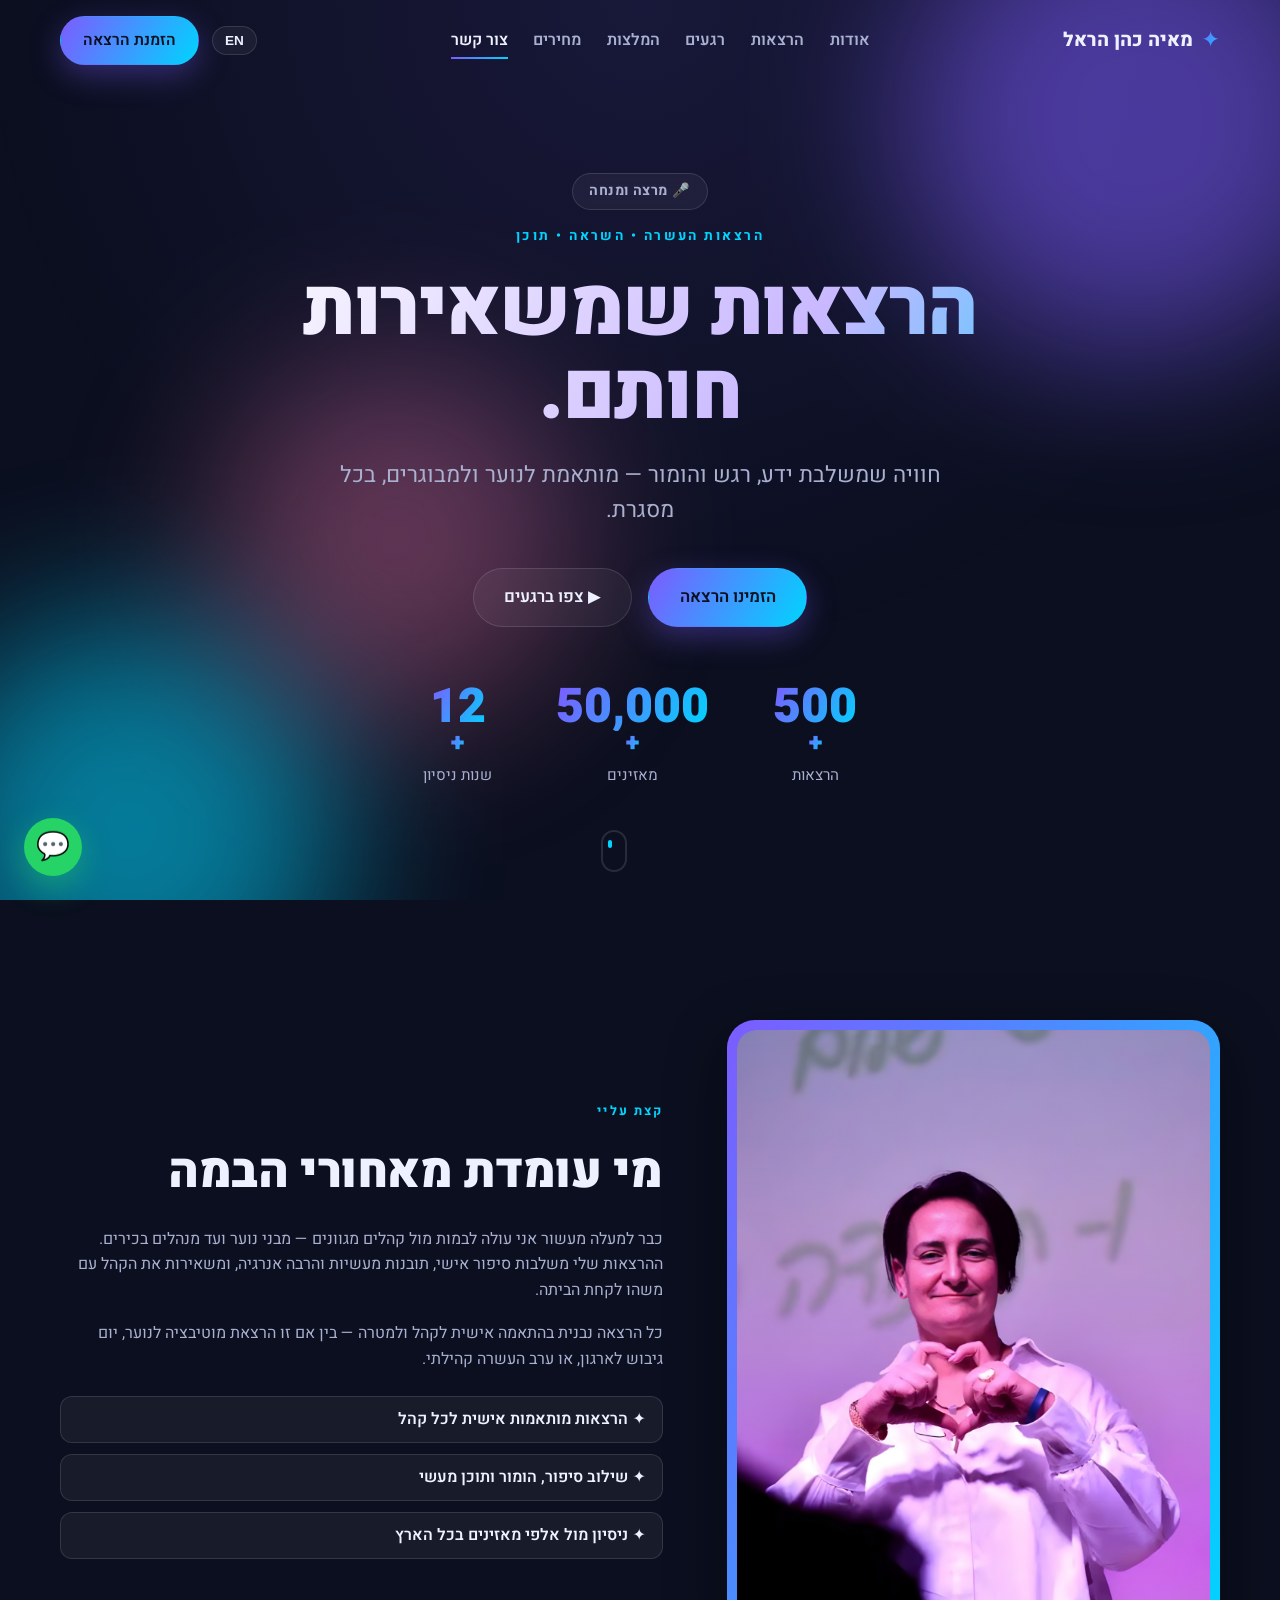
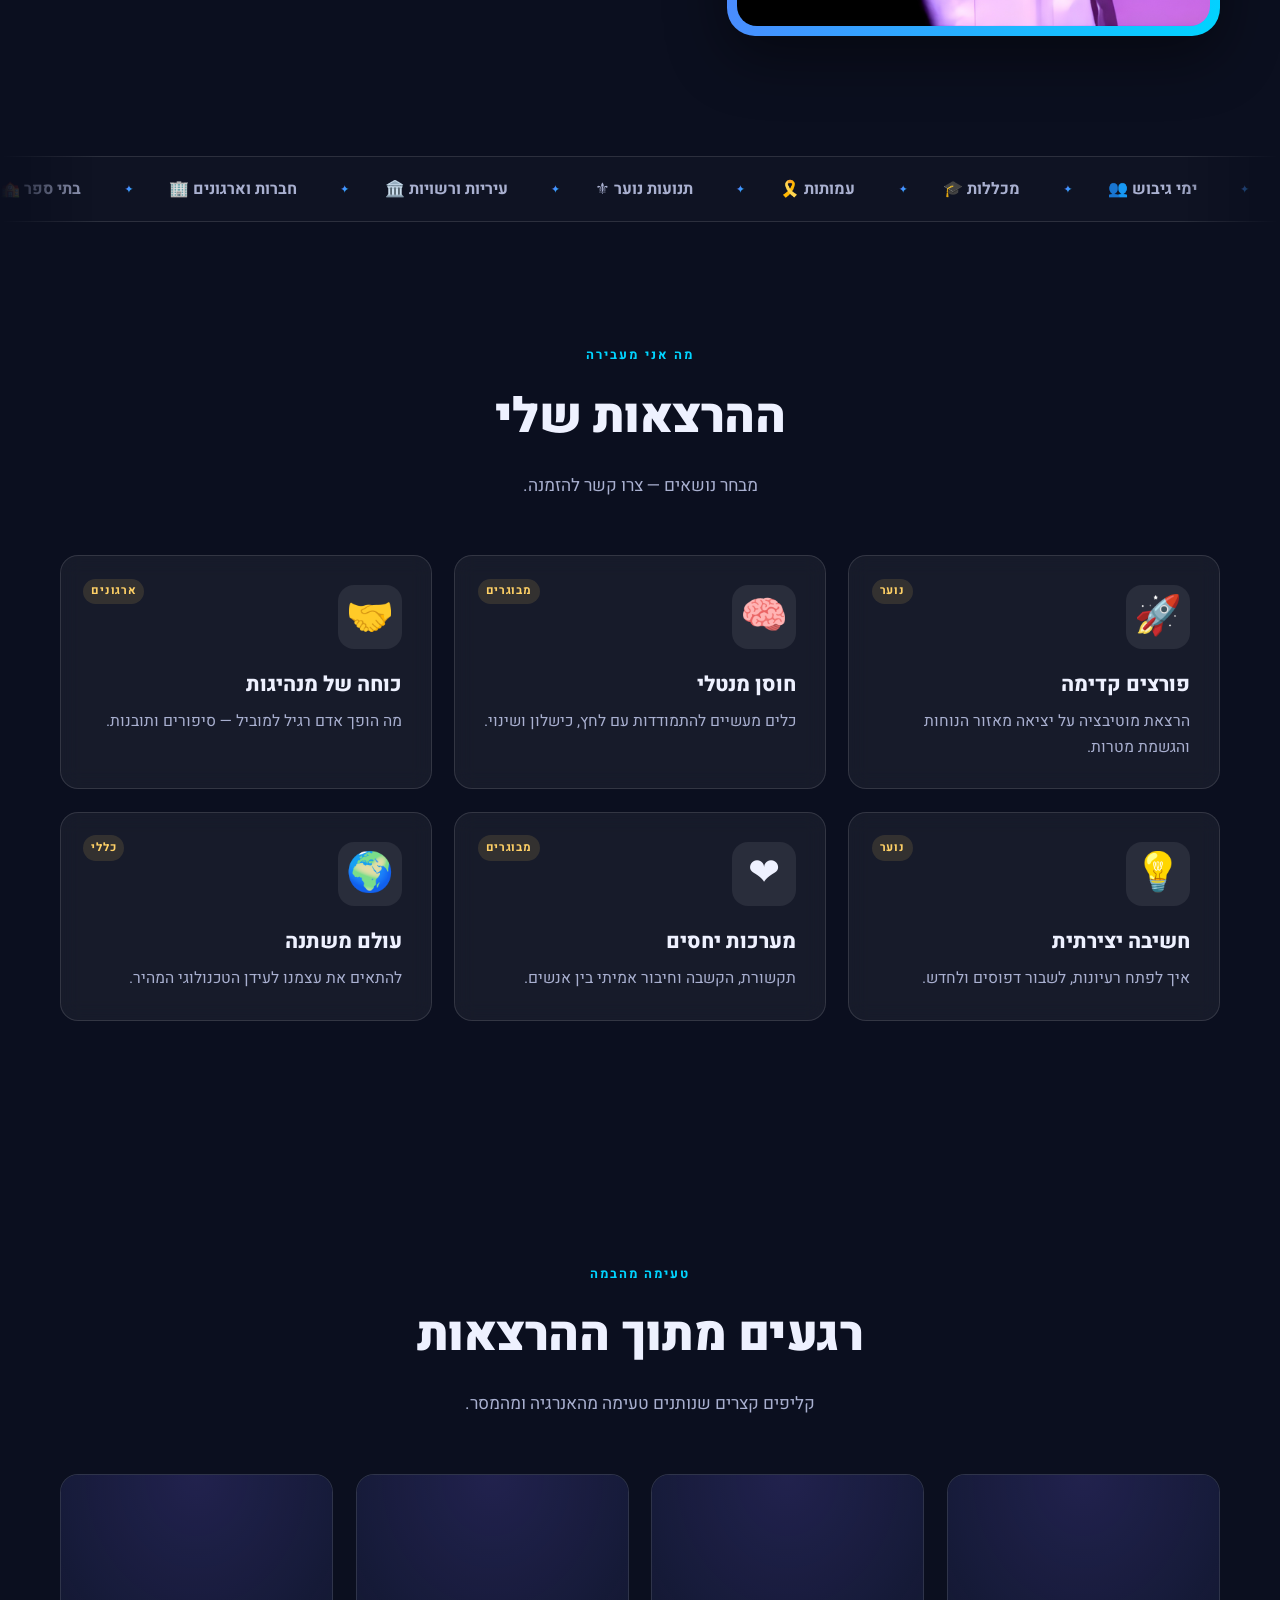
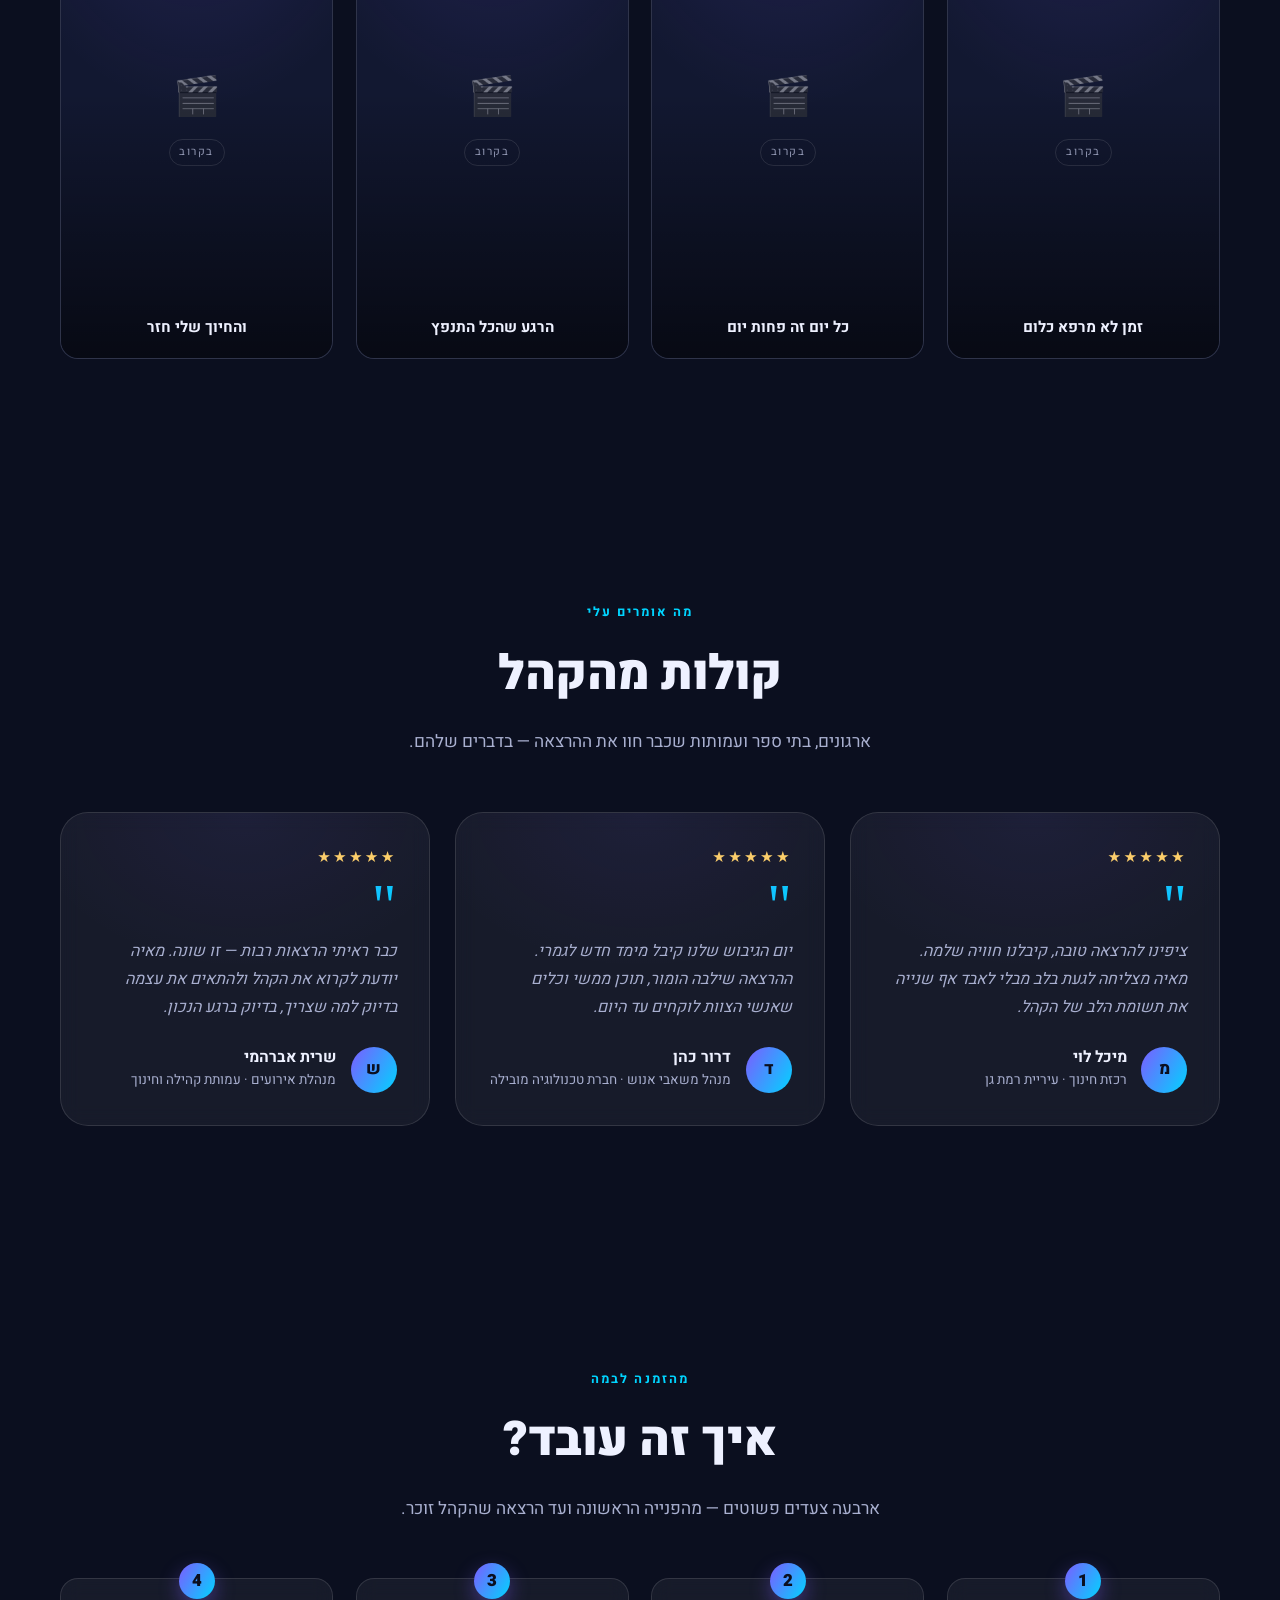
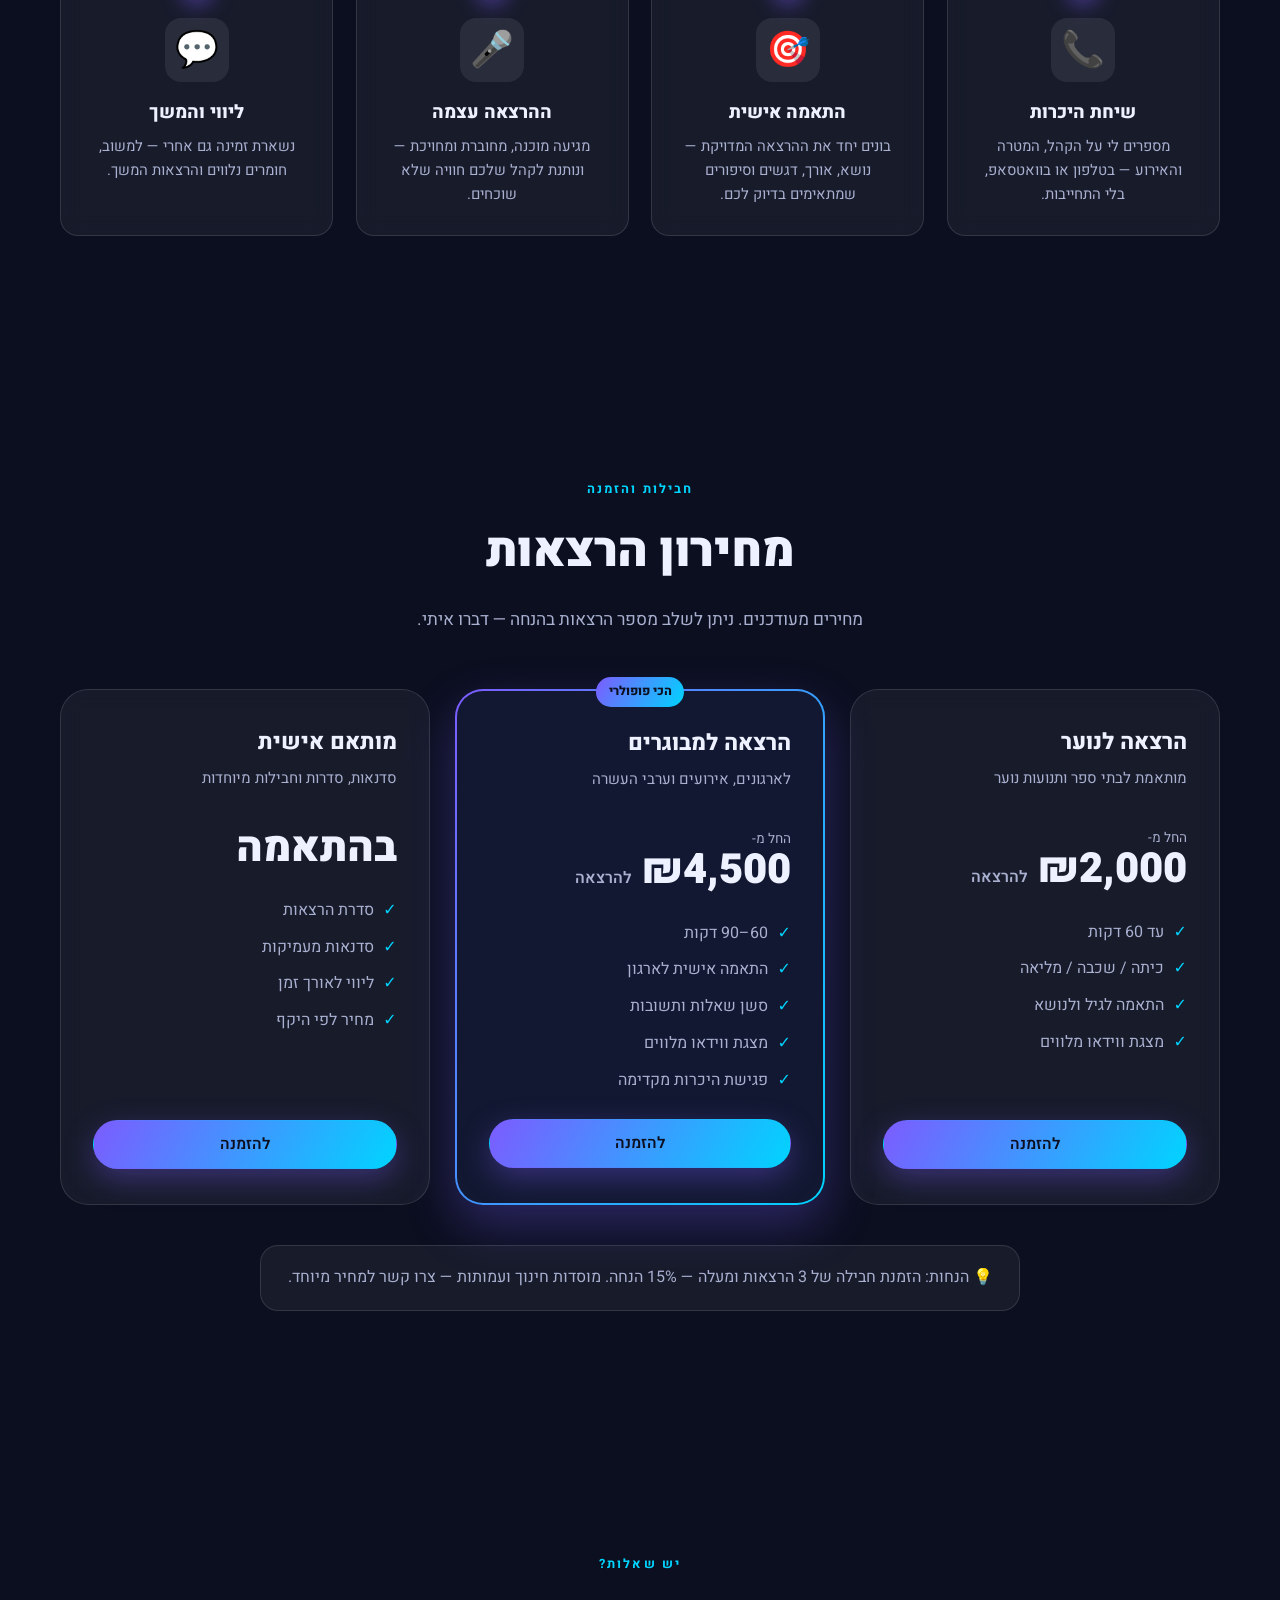
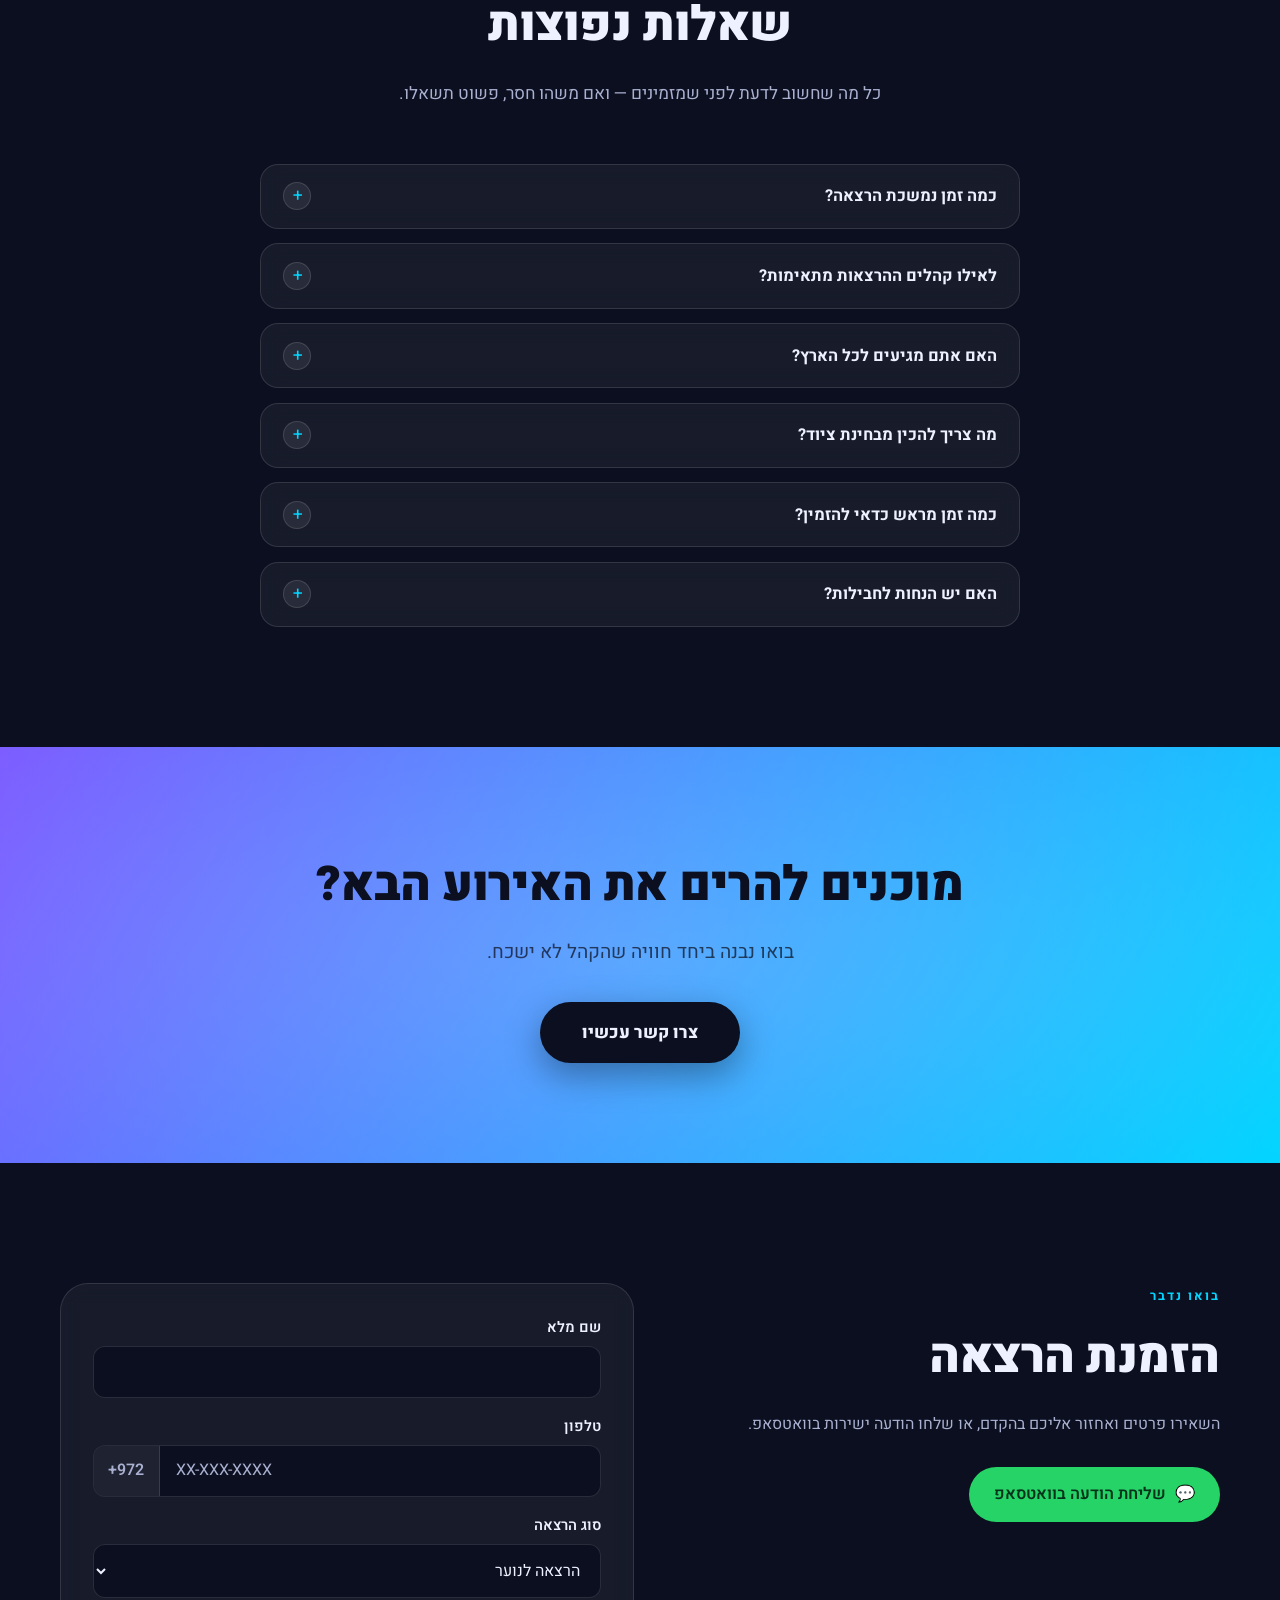
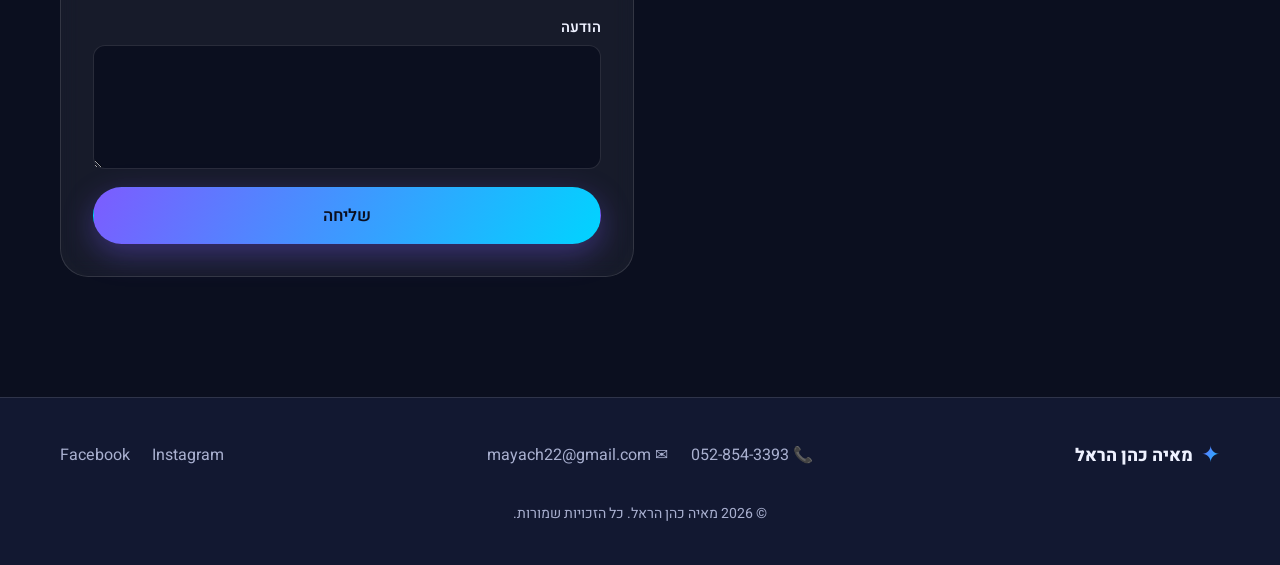
==== commit fb307c90: "שדרוג מקיף: סקשנים חדשים (תהליך, FAQ, פס קהלים), UX, SEO ותיקון תפריט RTL - סקשן "איך זה עובד" — 4 ש" ====
--- a/index.html
+++ b/index.html
@@ -4,6 +4,7 @@
   <meta charset="UTF-8" />
   <meta name="viewport" content="width=device-width, initial-scale=1.0" />
   <meta name="description" content="הרצאות מרתקות לנוער ולמבוגרים — הזמינו הרצאה עכשיו" data-i18n="meta.description" />
+  <meta name="theme-color" content="#0b0f1f" />
   <title data-i18n="meta.title">מאיה כהן הראל | הרצאות שמשאירות חותם</title>
 
   <!-- ===== Open Graph — תצוגת שיתוף יפה בפייסבוק/וואטסאפ/אינסטגרם ===== -->
@@ -11,6 +12,8 @@
        לדוגמה: https://mayacohenharel.co.il
        og:image ו-twitter:image חייבים להיות URL מלא כדי שתופיע תמונה בשיתוף. -->
   <meta property="og:type" content="website" />
+  <meta property="og:locale" content="he_IL" />
+  <meta property="og:site_name" content="מאיה כהן הראל" />
   <meta property="og:title" content="מאיה כהן הראל | הרצאות שמשאירות חותם" />
   <meta property="og:description" content="הרצאות מרתקות לנוער ולמבוגרים — הזמינו הרצאה עכשיו" />
   <meta property="og:image" content="TODO_SITE_URL/assets/images/speaker.jpg" />
@@ -29,8 +32,33 @@
   <link rel="icon" href="data:image/svg+xml,<svg xmlns='http://www.w3.org/2000/svg' viewBox='0 0 100 100'><text y='.9em' font-size='90'>✦</text></svg>" />
 
   <link rel="stylesheet" href="css/styles.css" />
+
+  <!-- ===== Structured data (SEO) — עוזר לגוגל להציג את מאיה כתוצאה עשירה ===== -->
+  <script type="application/ld+json">
+  {
+    "@context": "https://schema.org",
+    "@type": "Person",
+    "name": "מאיה כהן הראל",
+    "jobTitle": "מרצה ומנחה",
+    "description": "הרצאות העשרה והשראה לנוער ולמבוגרים — מוטיבציה, חוסן מנטלי, מנהיגות ועוד.",
+    "telephone": "+972-52-854-3393",
+    "email": "mayach22@gmail.com",
+    "image": "assets/images/speaker.jpg",
+    "sameAs": [
+      "https://instagram.com/mayach22",
+      "https://www.facebook.com/mayach22"
+    ],
+    "knowsAbout": ["הרצאות מוטיבציה", "חוסן מנטלי", "מנהיגות", "חשיבה יצירתית"]
+  }
+  </script>
 </head>
 <body>
+
+  <!-- קישור דילוג לנגישות — מופיע רק במיקוד מקלדת -->
+  <a href="#hero" class="skip-link" data-i18n="a11y.skip">דלגו לתוכן הראשי</a>
+
+  <!-- סרגל התקדמות קריאה בראש הדף -->
+  <div class="scroll-progress" id="scrollProgress" aria-hidden="true"></div>
 
   <!-- ===== Animated background blobs ===== -->
   <div class="bg-blobs" aria-hidden="true">
@@ -61,7 +89,7 @@
           <span class="lang-toggle__current">EN</span>
         </button>
         <a href="#contact" class="btn btn--primary nav__cta" data-i18n="nav.book">הזמנת הרצאה</a>
-        <button class="nav__burger" id="navBurger" aria-label="Menu">
+        <button class="nav__burger" id="navBurger" aria-label="Menu" aria-expanded="false" aria-controls="navLinks">
           <span></span><span></span><span></span>
         </button>
       </div>
@@ -108,6 +136,7 @@
           <!-- כדי להחליף: שימו קובץ בשם speaker.jpg בתיקייה assets/images/ (אותיות קטנות).
                אם הקובץ חסר — יוצג ה-placeholder עם 📷 אוטומטית. -->
           <img class="about__photo-img" src="assets/images/speaker.jpg" alt="מאיה כהן הראל"
+               loading="lazy" decoding="async"
                onerror="this.style.display='none'; this.nextElementSibling.hidden=false;" />
           <div class="about__photo-placeholder" hidden>📷</div>
         </div>
@@ -131,6 +160,13 @@
     </div>
   </section>
 
+  <!-- ===== Audience marquee — פס נע של סוגי קהלים ===== -->
+  <div class="marquee" aria-hidden="true">
+    <div class="marquee__track" id="marqueeTrack">
+      <!-- פריטים מוזרקים מ-main.js (כפול, ללולאה אינסופית חלקה) -->
+    </div>
+  </div>
+
   <!-- ===== Lectures ===== -->
   <section class="section lectures" id="lectures">
     <div class="container">
@@ -175,6 +211,20 @@
     </div>
   </section>
 
+  <!-- ===== Process — איך זה עובד ===== -->
+  <section class="section process" id="process">
+    <div class="container">
+      <div class="section__head reveal">
+        <span class="section__eyebrow" data-i18n="process.eyebrow">מהזמנה לבמה</span>
+        <h2 class="section__title" data-i18n="process.title">איך זה עובד?</h2>
+        <p class="section__sub" data-i18n="process.sub">ארבעה צעדים פשוטים — מהפנייה הראשונה ועד הרצאה שהקהל זוכר.</p>
+      </div>
+      <div class="process__grid" id="processGrid">
+        <!-- שלבים מוזרקים מ-main.js -->
+      </div>
+    </div>
+  </section>
+
   <!-- ===== Pricing ===== -->
   <section class="section pricing" id="pricing">
     <div class="container">
@@ -191,6 +241,20 @@
       <p class="pricing__note reveal" data-i18n="pricing.note">
         💡 הנחות: הזמנת חבילה של 3 הרצאות ומעלה — 15% הנחה. מוסדות חינוך ועמותות — צרו קשר למחיר מיוחד.
       </p>
+    </div>
+  </section>
+
+  <!-- ===== FAQ — שאלות נפוצות ===== -->
+  <section class="section faq" id="faq">
+    <div class="container">
+      <div class="section__head reveal">
+        <span class="section__eyebrow" data-i18n="faq.eyebrow">יש שאלות?</span>
+        <h2 class="section__title" data-i18n="faq.title">שאלות נפוצות</h2>
+        <p class="section__sub" data-i18n="faq.sub">כל מה שחשוב לדעת לפני שמזמינים — ואם משהו חסר, פשוט תשאלו.</p>
+      </div>
+      <div class="faq__list" id="faqList">
+        <!-- שאלות מוזרקות מ-main.js -->
+      </div>
     </div>
   </section>
 
@@ -270,6 +334,9 @@
   <!-- Floating WhatsApp button -->
   <a class="fab-whatsapp" id="fabWhatsapp" href="#" target="_blank" rel="noopener" aria-label="WhatsApp">💬</a>
 
+  <!-- כפתור חזרה למעלה — מופיע אחרי גלילה -->
+  <button class="to-top" id="toTop" aria-label="Back to top">↑</button>
+
   <script src="js/translations.js"></script>
   <script src="js/main.js"></script>
 </body>
--- a/css/styles.css
+++ b/css/styles.css
@@ -28,6 +28,50 @@
 
 html { scroll-behavior: smooth; }
 
+/* ---------- טאצ'ים גלובליים: סימון טקסט, פס גלילה, מיקוד מקלדת ---------- */
+::selection { background: rgba(124, 92, 255, 0.45); color: #fff; }
+
+::-webkit-scrollbar { width: 10px; }
+::-webkit-scrollbar-track { background: var(--bg); }
+::-webkit-scrollbar-thumb { background: rgba(124, 92, 255, 0.45); border-radius: 5px; }
+::-webkit-scrollbar-thumb:hover { background: rgba(124, 92, 255, 0.7); }
+
+:focus-visible {
+  outline: 2px solid var(--primary-2);
+  outline-offset: 3px;
+  border-radius: 4px;
+}
+
+/* קישור דילוג לנגישות — מוסתר עד מיקוד מקלדת */
+.skip-link {
+  position: fixed;
+  inset-block-start: 10px;
+  inset-inline-start: 10px;
+  z-index: 200;
+  background: var(--primary);
+  color: #fff;
+  font-weight: 700;
+  padding: 0.6em 1.2em;
+  border-radius: 999px;
+  transform: translateY(-200%);
+  transition: transform 0.2s ease;
+}
+.skip-link:focus { transform: translateY(0); }
+
+/* סרגל התקדמות קריאה */
+.scroll-progress {
+  position: fixed;
+  inset-block-start: 0;
+  inset-inline: 0;
+  height: 3px;
+  background: var(--gradient);
+  transform: scaleX(0);
+  transform-origin: 0 50%;
+  z-index: 60;
+  pointer-events: none;
+}
+html[dir="rtl"] .scroll-progress { transform-origin: 100% 50%; }
+
 body {
   background: var(--bg);
   color: var(--text);
@@ -132,7 +176,7 @@
   padding-block: 10px;
 }
 .nav__inner { display: flex; align-items: center; justify-content: space-between; gap: 1rem; }
-.nav__logo { display: flex; align-items: center; gap: 0.5rem; font-weight: 800; font-size: 1.2rem; }
+.nav__logo { display: flex; align-items: center; gap: 0.5rem; font-weight: 800; font-size: 1.2rem; white-space: nowrap; }
 .nav__logo-mark {
   background: var(--gradient);
   -webkit-background-clip: text;
@@ -159,6 +203,8 @@
 }
 .nav__links a:hover { color: var(--text); }
 .nav__links a:hover::after { width: 100%; }
+.nav__links a.active { color: var(--text); }
+.nav__links a.active::after { width: 100%; }
 .nav__actions { display: flex; align-items: center; gap: 0.8rem; }
 
 .lang-toggle {
@@ -336,6 +382,47 @@
 }
 .about__list li:hover { border-color: rgba(124, 92, 255, 0.5); background: var(--surface-2); }
 
+/* ---------- Audience marquee — פס קהלים נע ---------- */
+.marquee {
+  overflow: hidden;
+  direction: ltr; /* חשוב! ב-RTL המסילה מיושרת לימין והאנימציה בורחת מהמסך */
+  padding-block: 1.2rem;
+  border-block: 1px solid var(--border);
+  background: rgba(255, 255, 255, 0.02);
+  /* דהייה עדינה בקצוות */
+  -webkit-mask-image: linear-gradient(to right, transparent, #000 8%, #000 92%, transparent);
+  mask-image: linear-gradient(to right, transparent, #000 8%, #000 92%, transparent);
+}
+.marquee__track {
+  display: flex;
+  width: max-content;
+  direction: ltr; /* התנועה תמיד באותו כיוון — הטקסט בפנים עדיין מוצג נכון */
+  animation: marqueeScroll 36s linear infinite;
+}
+.marquee:hover .marquee__track { animation-play-state: paused; }
+.marquee__item {
+  white-space: nowrap;
+  font-weight: 700;
+  color: var(--text-dim);
+  font-size: 1rem;
+  display: inline-flex;
+  align-items: center;
+  gap: 0.5em;
+}
+.marquee__item::after {
+  content: "✦";
+  margin-inline: 2.2rem; /* הריווח בתוך הפריט — כך הלולאה הכפולה נטולת "תפר" */
+  background: var(--gradient);
+  -webkit-background-clip: text;
+  background-clip: text;
+  color: transparent;
+  font-size: 0.7em;
+}
+@keyframes marqueeScroll {
+  from { transform: translateX(0); }
+  to   { transform: translateX(-50%); }
+}
+
 /* ---------- Cards (lectures) ---------- */
 .cards {
   display: grid;
@@ -516,6 +603,110 @@
 }
 .testimonial__name { font-weight: 700; font-size: 0.98rem; line-height: 1.3; }
 .testimonial__role { color: var(--text-dim); font-size: 0.84rem; margin-top: 0.15rem; }
+
+/* ---------- Process — איך זה עובד ---------- */
+.process__grid {
+  display: grid;
+  grid-template-columns: repeat(4, 1fr);
+  gap: 1.4rem;
+}
+.step {
+  position: relative;
+  background: var(--surface);
+  border: 1px solid var(--border);
+  border-radius: var(--radius);
+  padding: 2.4rem 1.6rem 1.8rem;
+  text-align: center;
+  backdrop-filter: blur(10px);
+  transition: transform 0.25s ease, border-color 0.25s ease, box-shadow 0.25s ease;
+}
+.step:hover {
+  transform: translateY(-8px);
+  border-color: rgba(124, 92, 255, 0.5);
+  box-shadow: 0 0 30px rgba(124, 92, 255, 0.15), var(--shadow);
+}
+.step__num {
+  position: absolute;
+  inset-block-start: -16px;
+  inset-inline-start: 50%;
+  transform: translateX(-50%);
+  width: 36px; height: 36px;
+  border-radius: 50%;
+  background: var(--gradient);
+  color: #0b0f1f;
+  font-weight: 900;
+  font-size: 1.05rem;
+  display: flex; align-items: center; justify-content: center;
+  box-shadow: 0 8px 20px rgba(124, 92, 255, 0.4);
+}
+html[dir="rtl"] .step__num { transform: translateX(50%); }
+.step__icon {
+  font-size: 2.2rem;
+  width: 64px; height: 64px;
+  margin: 0 auto 1rem;
+  display: flex; align-items: center; justify-content: center;
+  background: var(--surface-2);
+  border-radius: 16px;
+}
+.step__title { font-size: 1.15rem; font-weight: 800; margin-bottom: 0.5rem; }
+.step__desc { color: var(--text-dim); font-size: 0.93rem; }
+
+/* ---------- FAQ — שאלות נפוצות ---------- */
+.faq__list {
+  max-width: 760px;
+  margin-inline: auto;
+  display: grid;
+  gap: 0.9rem;
+}
+.faq__item {
+  background: var(--surface);
+  border: 1px solid var(--border);
+  border-radius: var(--radius);
+  backdrop-filter: blur(10px);
+  transition: border-color 0.25s ease, background 0.25s ease;
+  overflow: hidden;
+}
+.faq__item:hover { border-color: rgba(124, 92, 255, 0.4); }
+.faq__item[open] { border-color: rgba(124, 92, 255, 0.5); background: var(--surface-2); }
+.faq__q {
+  display: flex;
+  align-items: center;
+  justify-content: space-between;
+  gap: 1rem;
+  padding: 1.1rem 1.4rem;
+  font-weight: 700;
+  font-size: 1.02rem;
+  cursor: pointer;
+  list-style: none; /* מסתיר את משולש ברירת המחדל */
+}
+.faq__q::-webkit-details-marker { display: none; }
+.faq__chevron {
+  flex-shrink: 0;
+  width: 28px; height: 28px;
+  border-radius: 50%;
+  background: var(--surface-2);
+  border: 1px solid var(--border);
+  display: flex; align-items: center; justify-content: center;
+  font-size: 1.1rem;
+  font-weight: 400;
+  color: var(--primary-2);
+  transition: transform 0.25s ease, background 0.25s ease;
+}
+.faq__item[open] .faq__chevron {
+  transform: rotate(45deg); /* + הופך ל-× */
+  background: var(--gradient);
+  color: #0b0f1f;
+}
+.faq__a {
+  padding: 0 1.4rem 1.3rem;
+  color: var(--text-dim);
+  line-height: 1.7;
+  animation: faqOpen 0.3s ease;
+}
+@keyframes faqOpen {
+  from { opacity: 0; transform: translateY(-6px); }
+  to   { opacity: 1; transform: none; }
+}
 
 /* ---------- CTA Strip ---------- */
 .cta-strip {
@@ -746,6 +937,28 @@
   100% { box-shadow: 0 10px 30px rgba(37, 211, 102, 0.45), 0 0 0 0 rgba(37, 211, 102, 0); }
 }
 
+/* ---------- כפתור חזרה למעלה ---------- */
+.to-top {
+  position: fixed;
+  inset-block-end: 24px;
+  inset-inline-start: 24px; /* בצד הנגדי לכפתור הוואטסאפ */
+  width: 46px; height: 46px;
+  border-radius: 50%;
+  background: var(--surface-2);
+  border: 1px solid var(--border);
+  color: var(--text);
+  font-size: 1.2rem;
+  cursor: pointer;
+  z-index: 40;
+  backdrop-filter: blur(10px);
+  opacity: 0;
+  visibility: hidden;
+  transform: translateY(12px);
+  transition: opacity 0.25s ease, transform 0.25s ease, visibility 0.25s, background 0.2s ease;
+}
+.to-top.show { opacity: 1; visibility: visible; transform: none; }
+.to-top:hover { background: var(--primary); color: #fff; }
+
 /* ---------- Scroll reveal ---------- */
 .reveal {
   opacity: 0;
@@ -754,7 +967,19 @@
 }
 .reveal.in { opacity: 1; transform: none; }
 
-/* ---------- Responsive ---------- */
+/* ---------- Nav overlay (mobile) ---------- */
+.nav__overlay {
+  display: none;
+  position: fixed;
+  inset: 0;
+  background: rgba(0, 0, 0, 0.6);
+  z-index: 99;
+  backdrop-filter: blur(3px);
+  -webkit-backdrop-filter: blur(3px);
+}
+.nav__overlay.active { display: block; }
+
+/* ---------- Responsive — tablet (≤880px) ---------- */
 @media (max-width: 880px) {
   .nav__links {
     position: fixed;
@@ -765,23 +990,78 @@
     flex-direction: column;
     justify-content: center;
     gap: 2rem;
-    background: rgba(11, 15, 31, 0.97);
-    backdrop-filter: blur(16px);
+    background: rgba(11, 15, 31, 0.98);
+    backdrop-filter: blur(20px);
+    -webkit-backdrop-filter: blur(20px);
     transform: translateX(100%);
     transition: transform 0.3s ease;
     padding: 2rem;
+    z-index: 100;
   }
-  html[dir="rtl"] .nav__links { inset-inline-end: auto; inset-inline-start: 0; transform: translateX(-100%); }
+  html[dir="rtl"] .nav__links { inset-inline-end: auto; inset-inline-start: auto; right: auto; left: 0; transform: translateX(-100%); }
   .nav__links.open { transform: translateX(0); }
+  /* חייב specificity זהה לכלל ה-RTL שמעליו — אחרת התפריט לא נפתח בעברית */
+  html[dir="rtl"] .nav__links.open { transform: translateX(0); }
+  .nav__links a { font-size: 1.15rem; }
   .nav__burger { display: flex; }
   .nav__cta { display: none; }
 
   .about__grid, .contact__grid { grid-template-columns: 1fr; }
   .about__photo { max-width: 360px; margin-inline: auto; }
   .about__text .section__title, .contact__intro .section__title { text-align: center; }
+
+  .reels__grid { grid-template-columns: repeat(2, 1fr); }
+  .testimonials__grid { grid-template-columns: 1fr; }
+  .process__grid { grid-template-columns: repeat(2, 1fr); row-gap: 2rem; }
+
+  .footer__inner { flex-direction: column; align-items: center; text-align: center; gap: 1.2rem; }
+  .footer__contact, .footer__social { justify-content: center; }
+}
+
+/* ---------- Responsive — phone (≤540px) ---------- */
+@media (max-width: 540px) {
+  .hero { padding-block: 110px 50px; }
+  .hero__badge { font-size: 0.78rem; padding: 0.38em 0.9em; }
+  .hero__stats { gap: 0.8rem; }
+  .stat__num, .stat__plus { font-size: 1.8rem; }
+  .stat__label { font-size: 0.82rem; }
+
+  .section { padding-block: 60px; }
+  .section__head { margin-bottom: 2.2rem; }
+
+  .cards { grid-template-columns: 1fr; }
+  .card { padding: 1.4rem; }
+
+  .reels__grid { grid-template-columns: repeat(2, 1fr); gap: 0.8rem; }
+
+  .pricing__grid { grid-template-columns: 1fr; }
+  .pricing__note { padding: 1rem; font-size: 0.88rem; }
+
+  .process__grid { grid-template-columns: 1fr; row-gap: 1.8rem; }
+  .step { padding: 2.2rem 1.4rem 1.5rem; }
+
+  .marquee__item { font-size: 0.88rem; }
+  .marquee__item::after { margin-inline: 1.4rem; }
+
+  .faq__q { padding: 1rem 1.1rem; font-size: 0.95rem; }
+  .faq__a { padding: 0 1.1rem 1.1rem; font-size: 0.92rem; }
+
+  .to-top { width: 42px; height: 42px; inset-block-end: 16px; inset-inline-start: 16px; }
+
+  .testimonial { padding: 1.4rem; }
+
+  .cta-strip { padding-block: 55px; }
+
+  .contact__form { padding: 1.4rem; gap: 0.9rem; }
+  .phone-input__prefix { padding: 0 0.65rem; font-size: 0.9rem; }
+
+  .footer__copy { font-size: 0.8rem; margin-top: 1.2rem; }
+
+  .fab-whatsapp { width: 52px; height: 52px; font-size: 1.5rem; inset-block-end: 16px; inset-inline-end: 16px; }
 }
 
 @media (prefers-reduced-motion: reduce) {
   *, *::before, *::after { animation: none !important; transition: none !important; }
   .reveal { opacity: 1; transform: none; }
-}
+  .marquee { display: none; } /* פס נע ללא תנועה = שורה כפולה חתוכה — עדיף בלעדיו */
+}
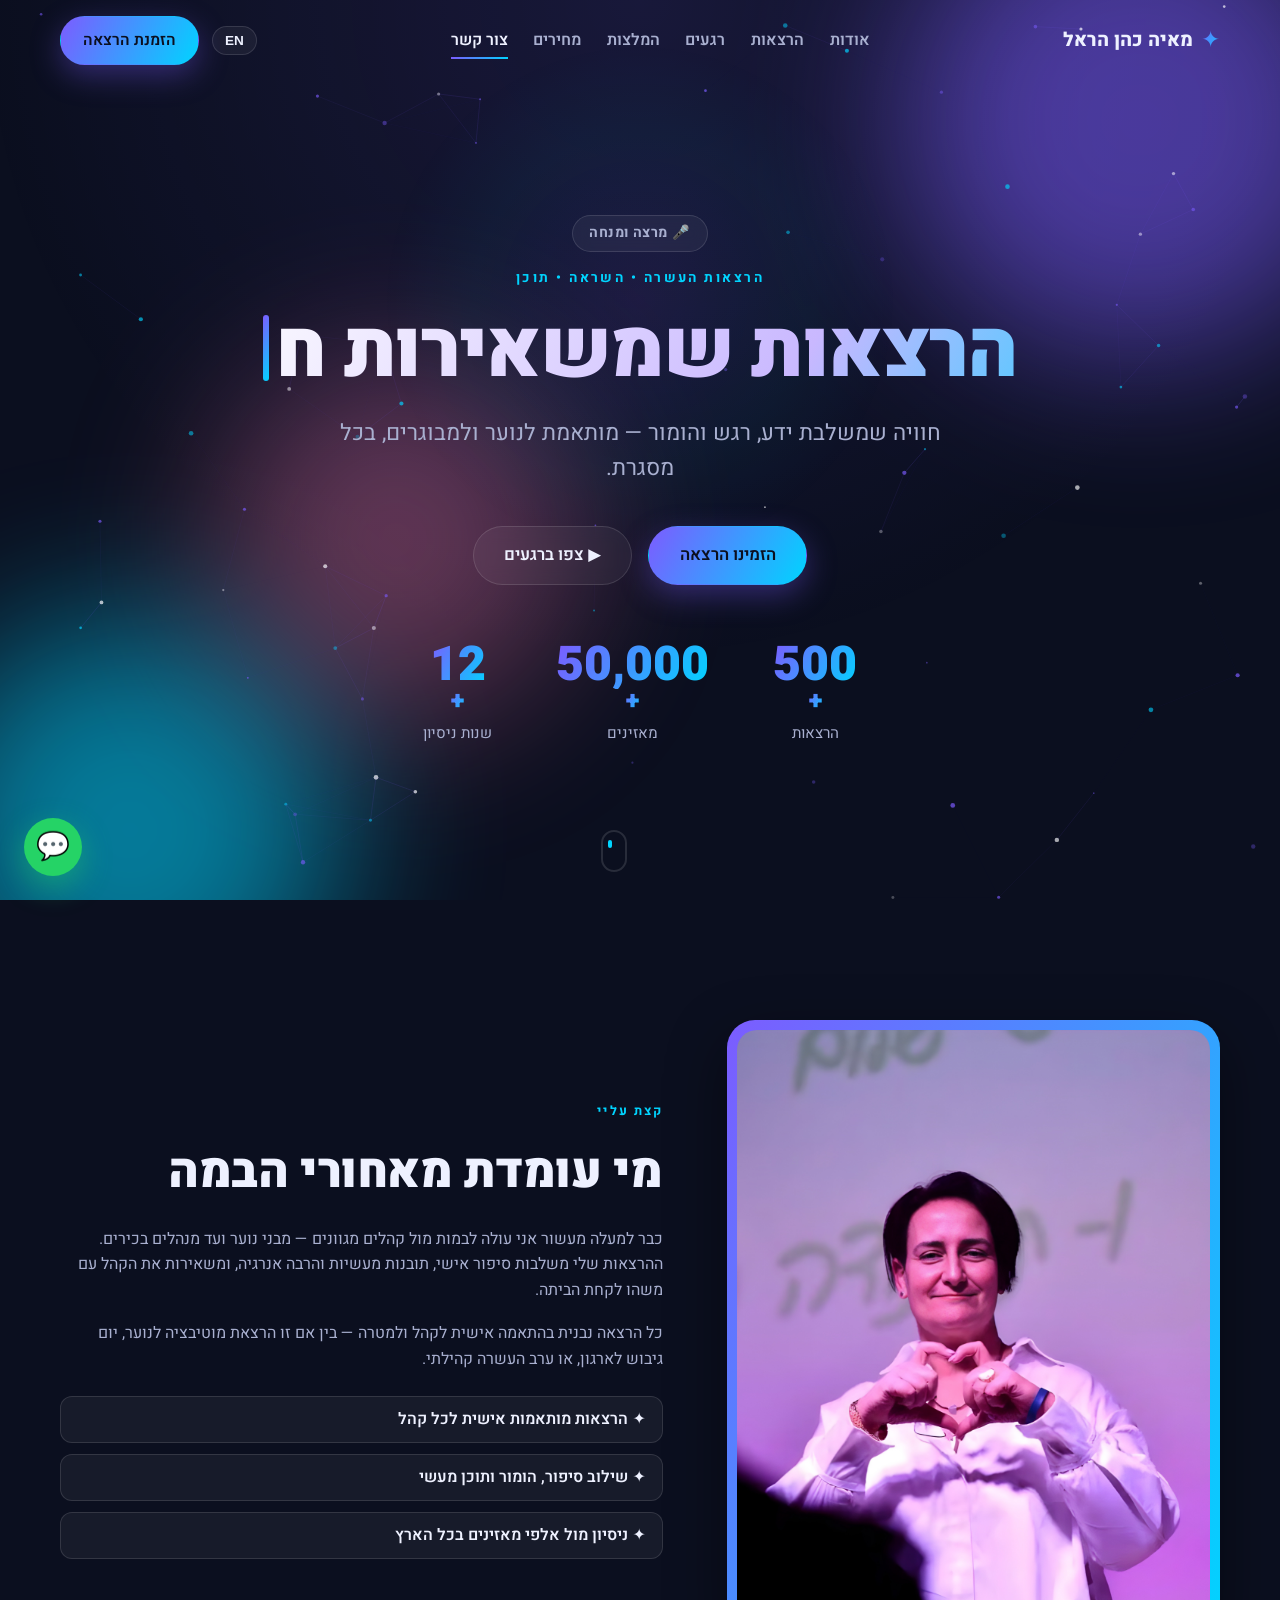
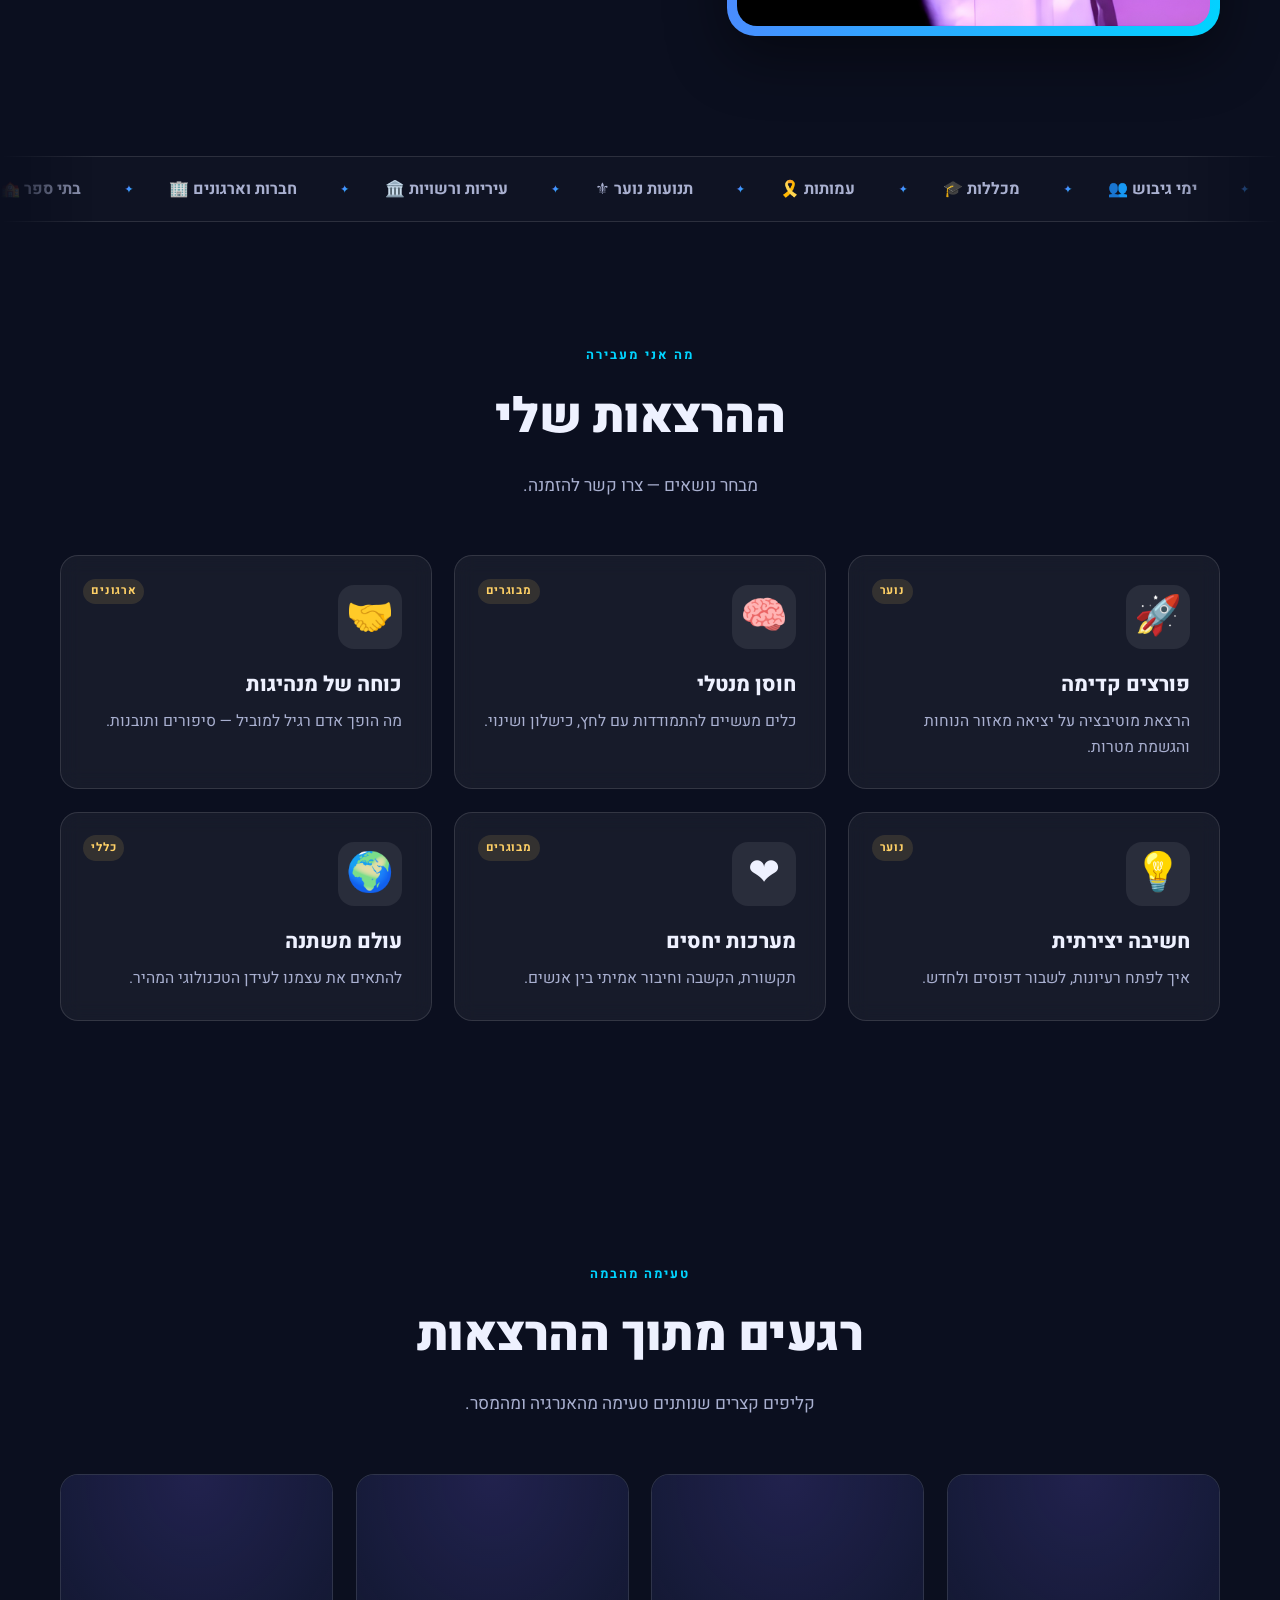
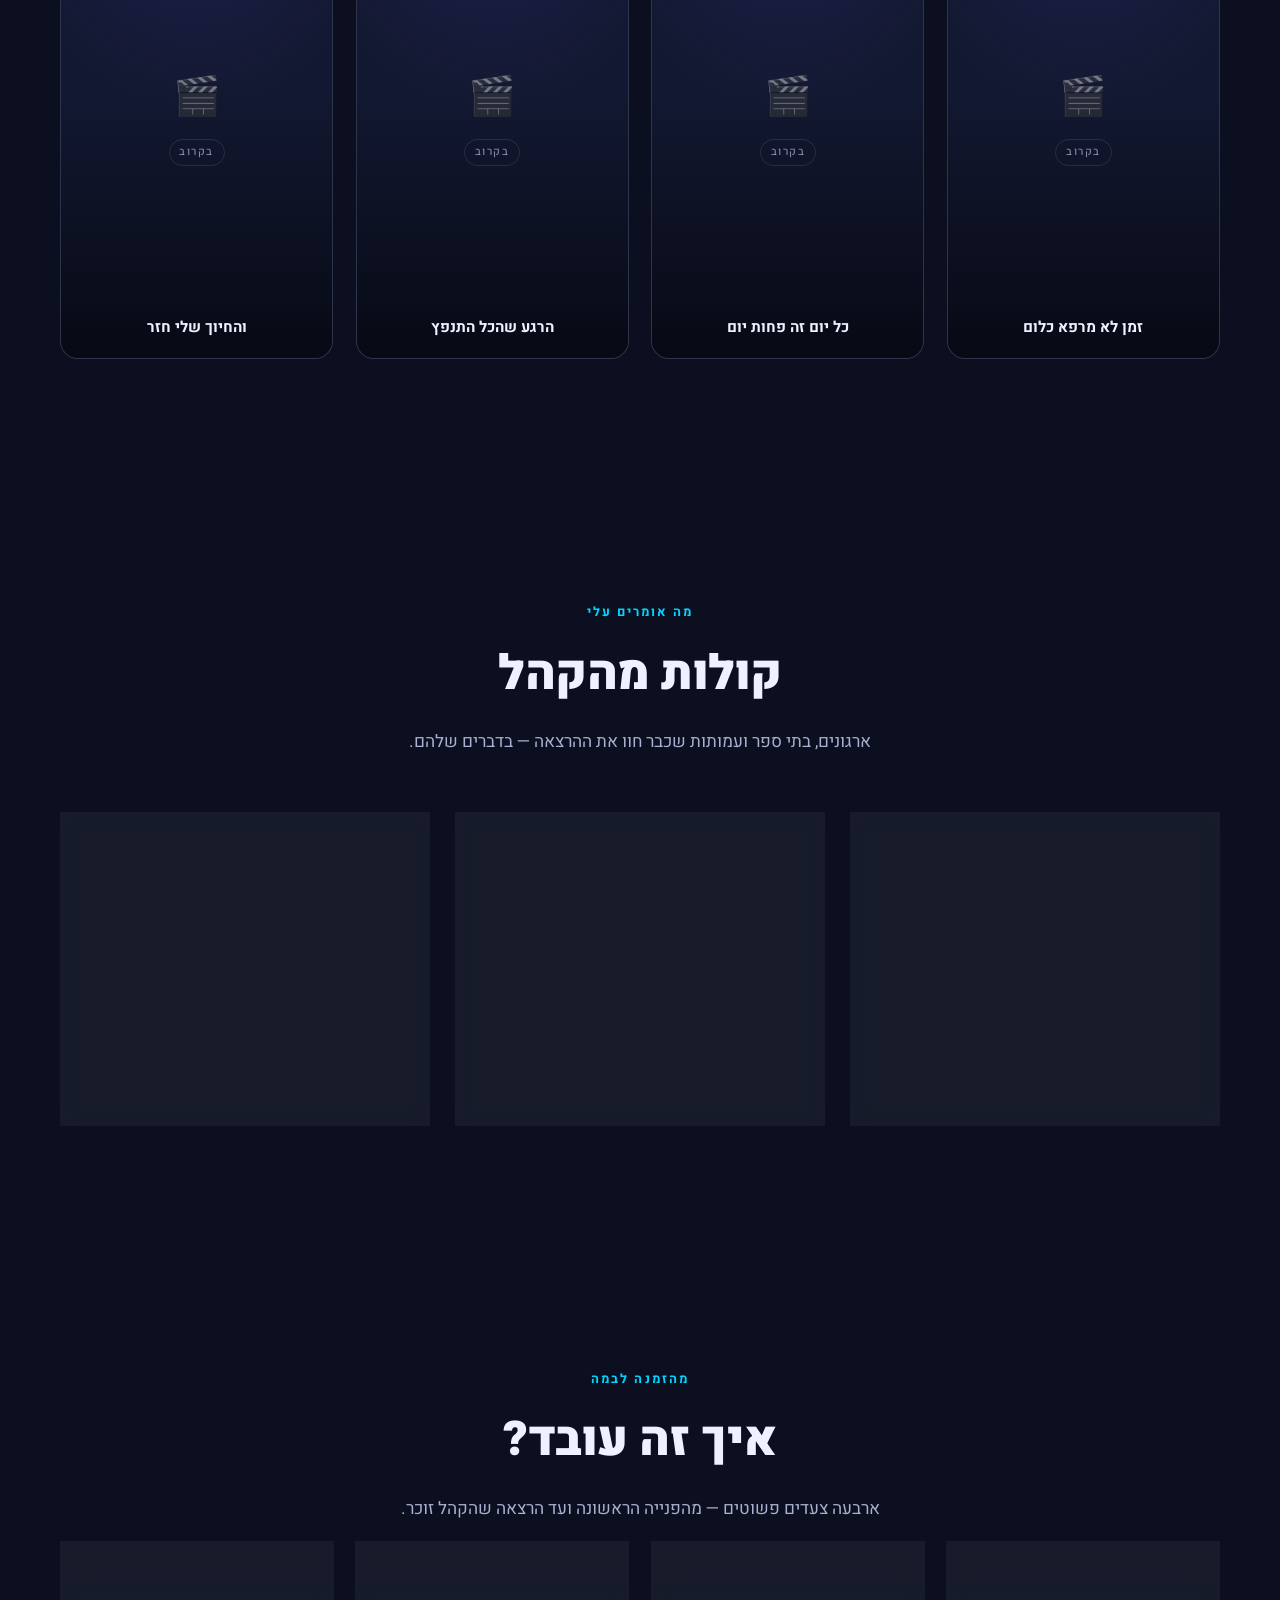
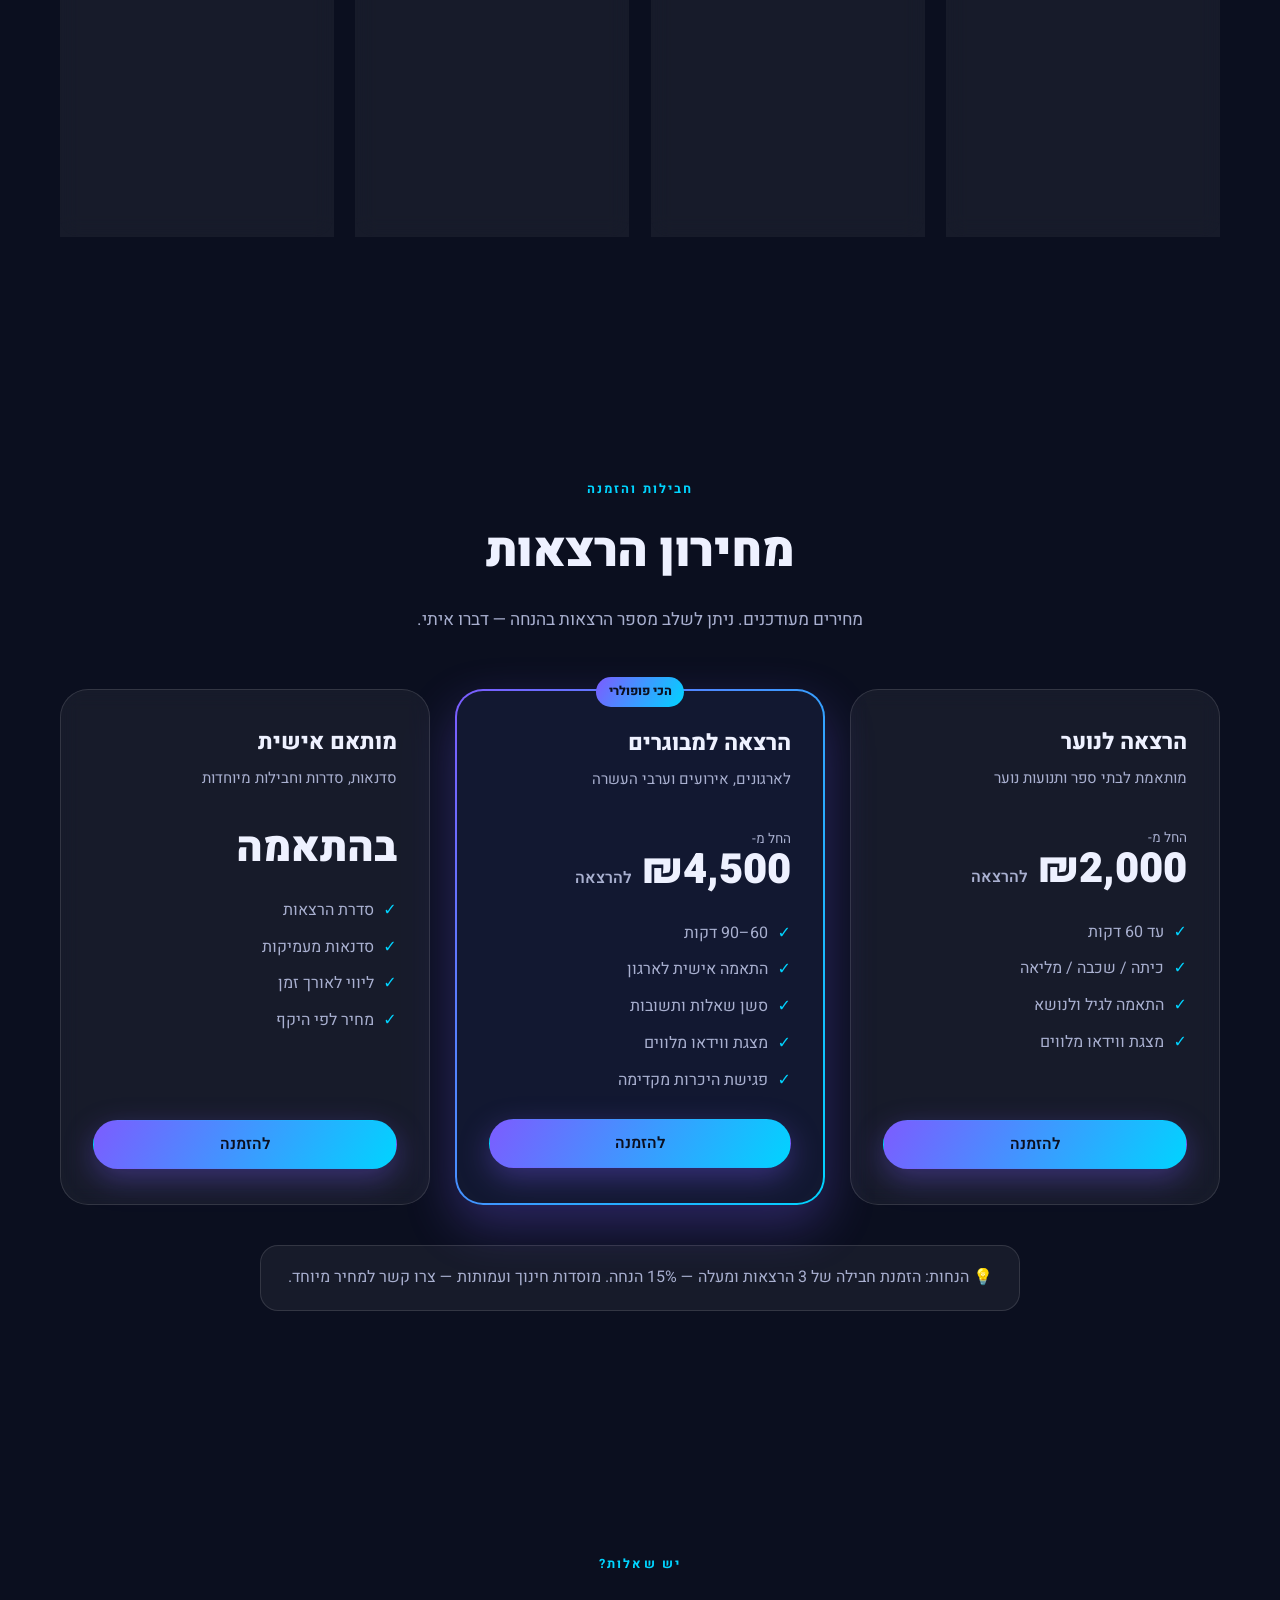
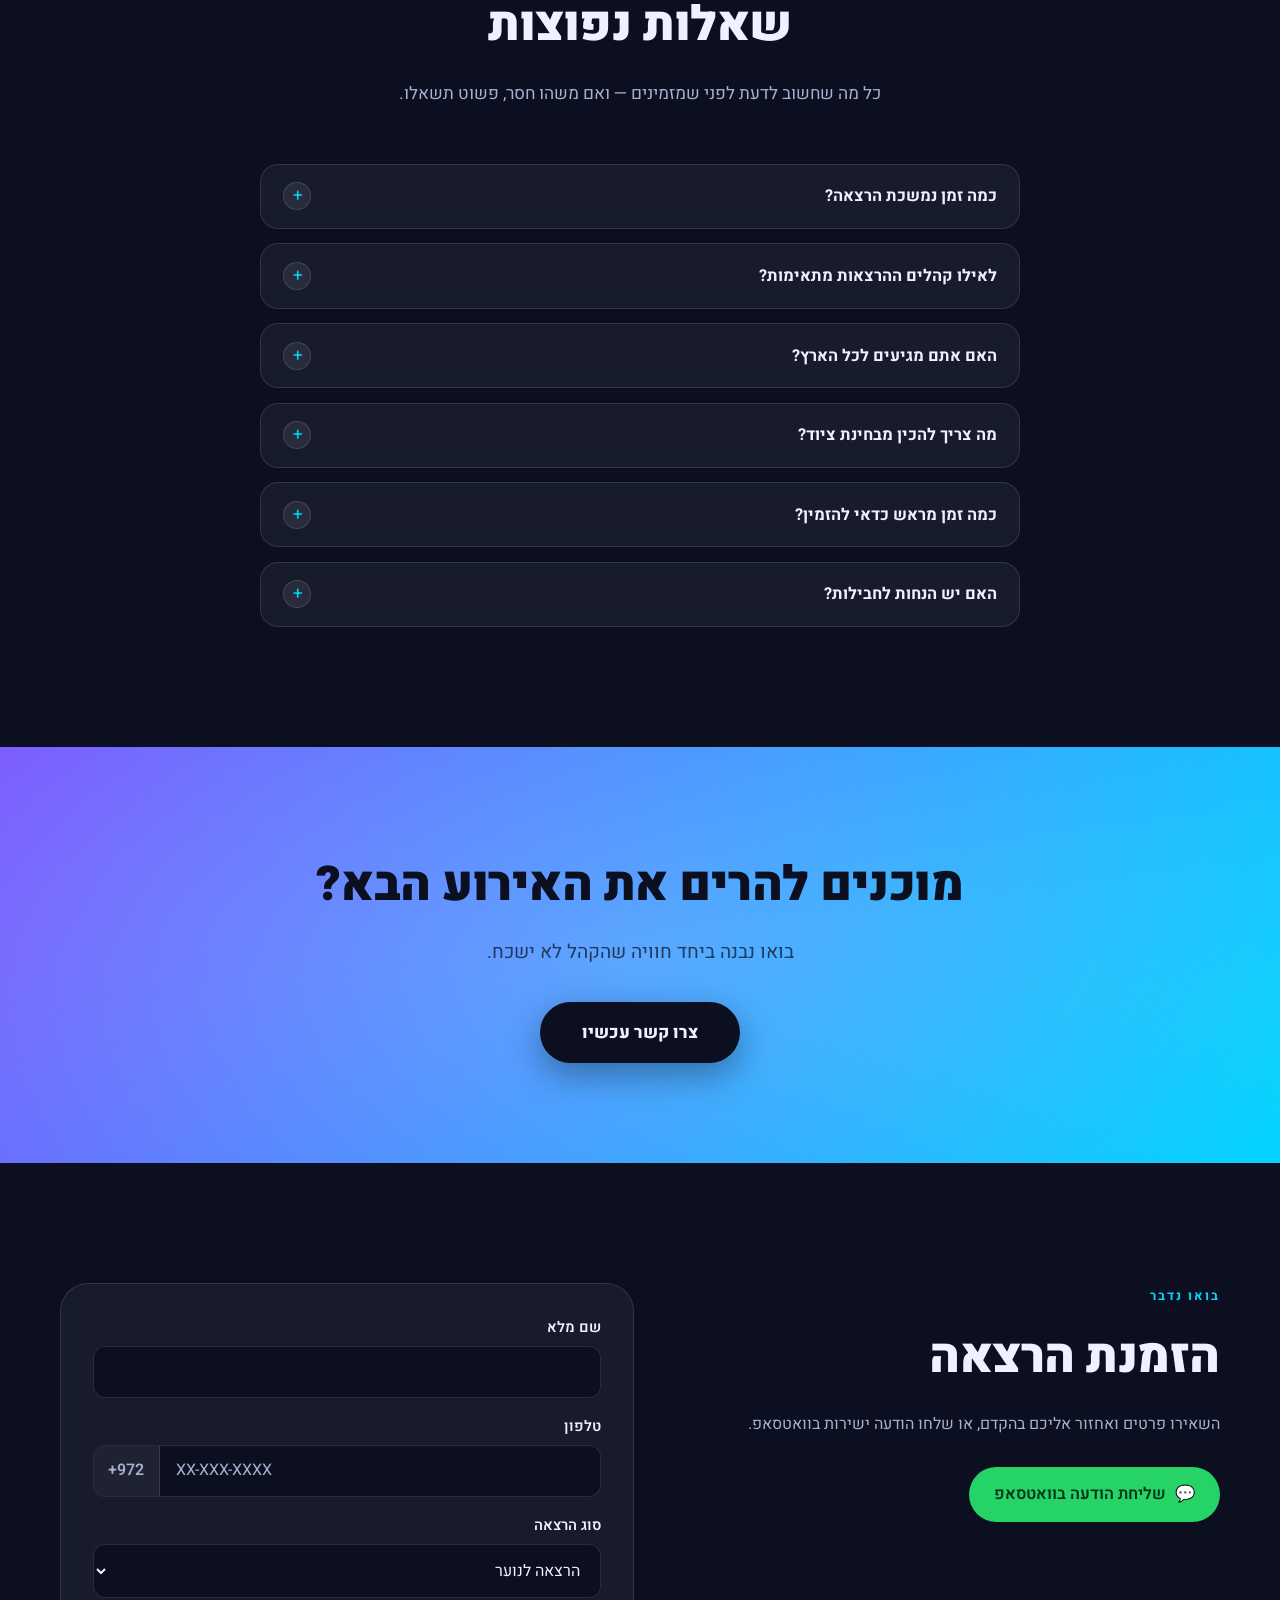
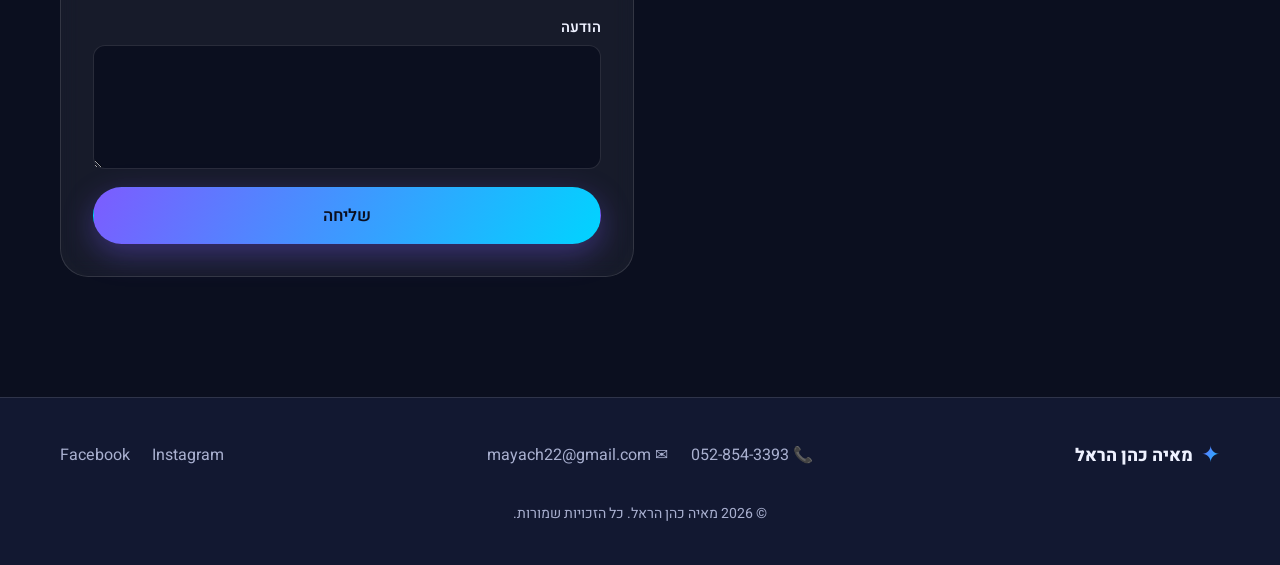
==== commit 1fc0bc28: "אפקטים מתקדמים: חלקיקים, tilt תלת-ממדי, כפתורים מגנטיים, מילה מתחלפת וקונפטי - js/effects.js חדש — כ" ====
--- a/index.html
+++ b/index.html
@@ -339,5 +339,6 @@
 
   <script src="js/translations.js"></script>
   <script src="js/main.js"></script>
+  <script src="js/effects.js"></script>
 </body>
 </html>
--- a/css/styles.css
+++ b/css/styles.css
@@ -958,6 +958,64 @@
 }
 .to-top.show { opacity: 1; visibility: visible; transform: none; }
 .to-top:hover { background: var(--primary); color: #fff; }
+
+/* ---------- אפקטים (effects.js) ---------- */
+/* שדה החלקיקים — מעל ה-blobs (z -2), מתחת לתוכן */
+.fx-stars {
+  position: fixed;
+  inset: 0;
+  z-index: -1;
+  pointer-events: none;
+}
+
+/* זוהר רך שעוקב אחרי העכבר */
+.cursor-glow {
+  position: fixed;
+  top: -260px;
+  left: -260px;
+  width: 520px;
+  height: 520px;
+  border-radius: 50%;
+  background: radial-gradient(circle, rgba(124, 92, 255, 0.10), rgba(0, 212, 255, 0.04) 45%, transparent 70%);
+  pointer-events: none;
+  z-index: -1;
+}
+
+/* קנבס הקונפטי — מעל הכול, לא חוסם לחיצות */
+.fx-confetti {
+  position: fixed;
+  inset: 0;
+  z-index: 999;
+  pointer-events: none;
+}
+
+/* זוהר נקודתי שעוקב אחרי הסמן בתוך כרטיסים (tilt) */
+.about__photo-frame { position: relative; }
+.card::after, .price-card::after, .testimonial::after, .step::after, .about__photo-frame::after {
+  content: "";
+  position: absolute;
+  inset: 0;
+  border-radius: inherit;
+  background: radial-gradient(420px circle at var(--mx, 50%) var(--my, 50%), rgba(255, 255, 255, 0.09), transparent 45%);
+  opacity: 0;
+  transition: opacity 0.3s ease;
+  pointer-events: none;
+}
+.fx-hover::after { opacity: 1; }
+
+/* המילה המתחלפת בהירו + סמן הקלדה מהבהב */
+.rotate-word { display: inline-block; min-width: 0.5ch; }
+.rotate-caret {
+  display: inline-block;
+  width: 0.07em;
+  height: 0.82em;
+  margin-inline-start: 0.08em;
+  background: var(--gradient);
+  border-radius: 99px;
+  vertical-align: -0.06em;
+  animation: caretBlink 1s steps(2) infinite;
+}
+@keyframes caretBlink { 50% { opacity: 0; } }
 
 /* ---------- Scroll reveal ---------- */
 .reveal {
@@ -1021,6 +1079,8 @@
 /* ---------- Responsive — phone (≤540px) ---------- */
 @media (max-width: 540px) {
   .hero { padding-block: 110px 50px; }
+  /* שומר גובה לכותרת בזמן שהמילה המתחלפת ריקה — מונע קפיצת שורות */
+  .hero__title { min-height: 2.2em; }
   .hero__badge { font-size: 0.78rem; padding: 0.38em 0.9em; }
   .hero__stats { gap: 0.8rem; }
   .stat__num, .stat__plus { font-size: 1.8rem; }
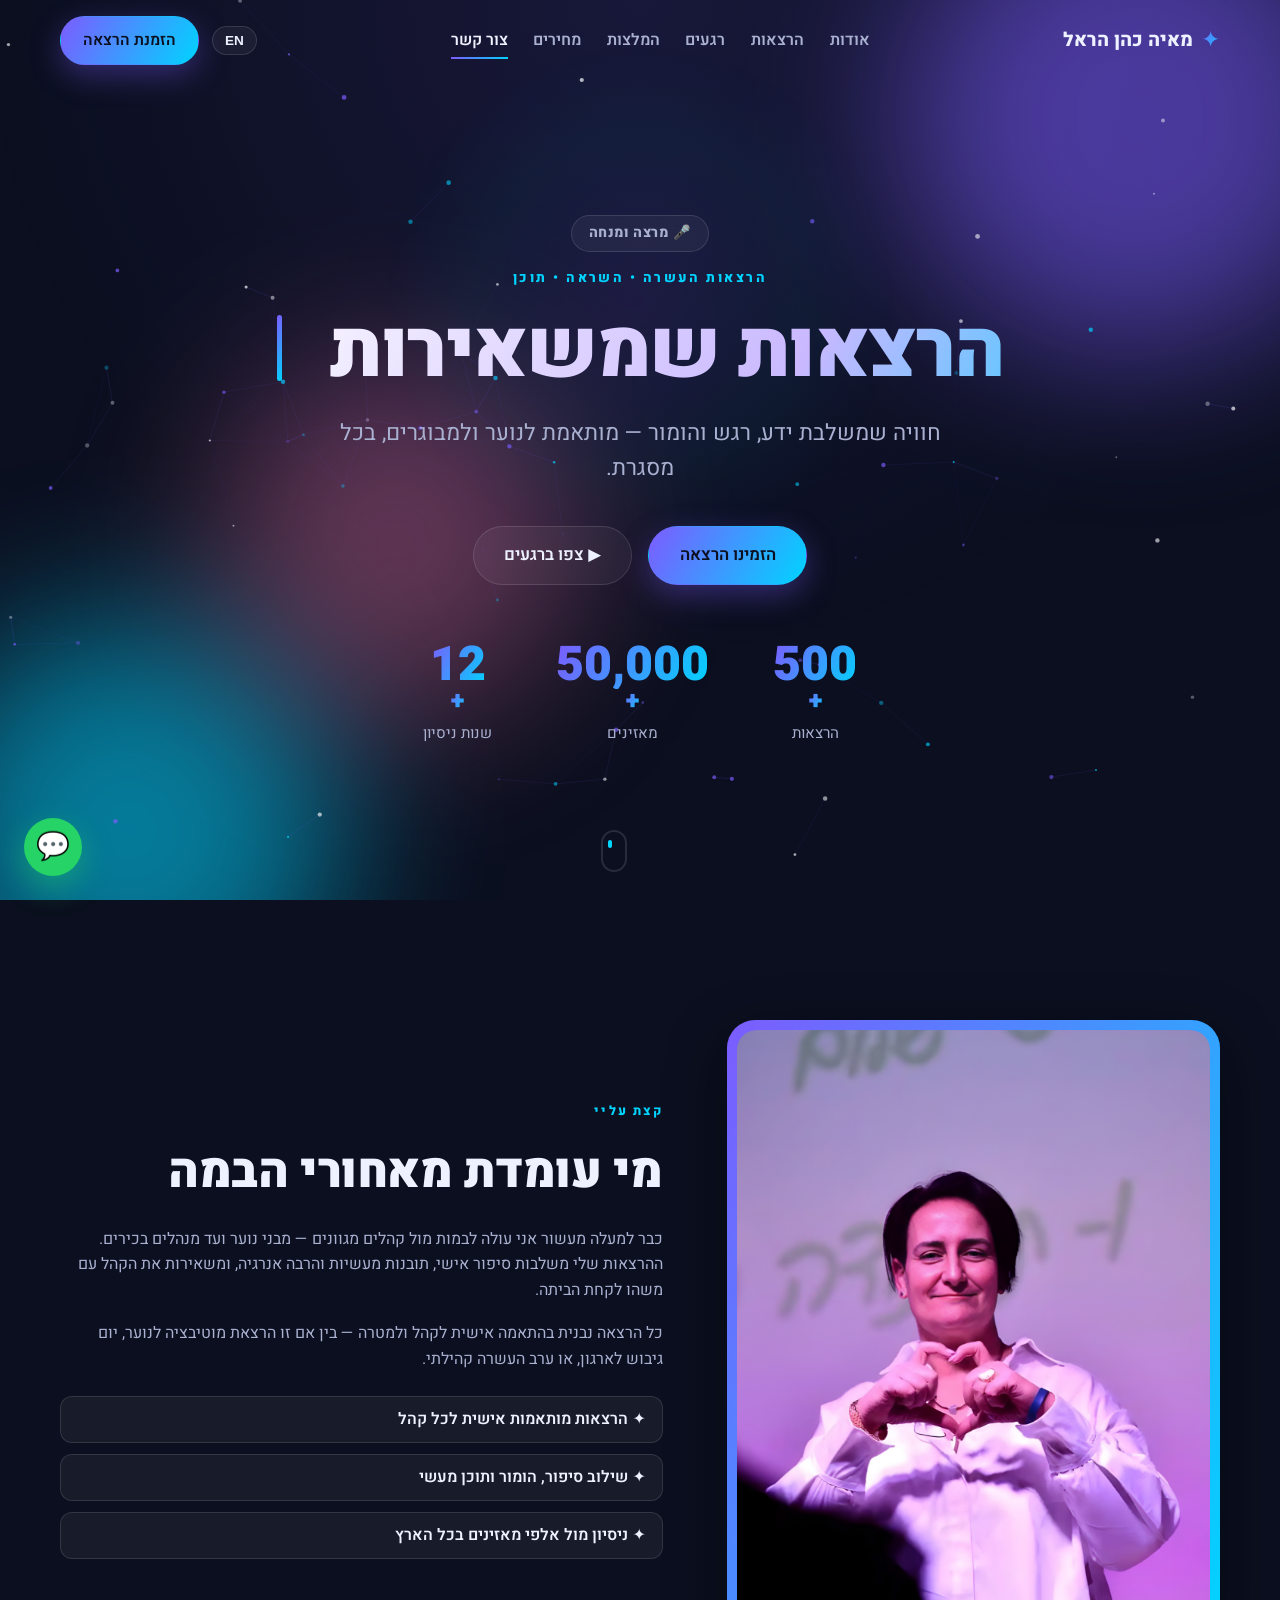
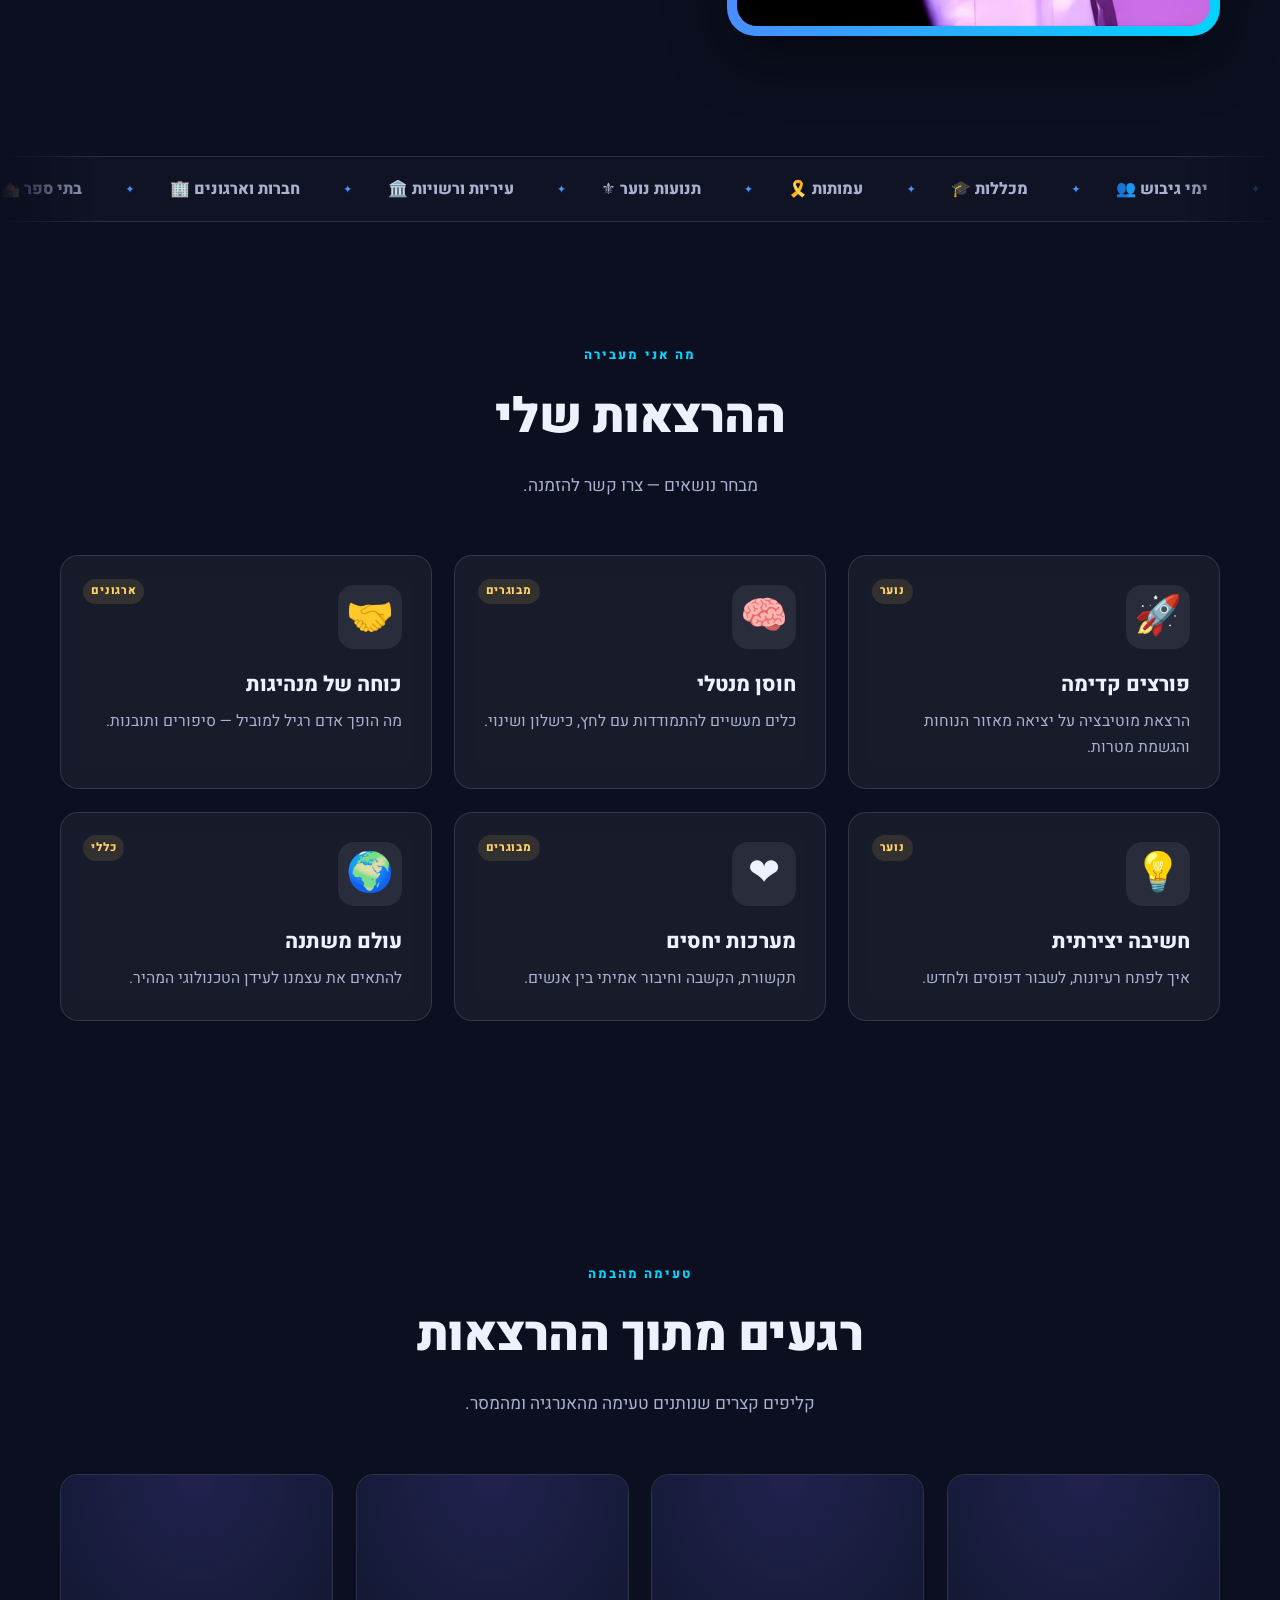
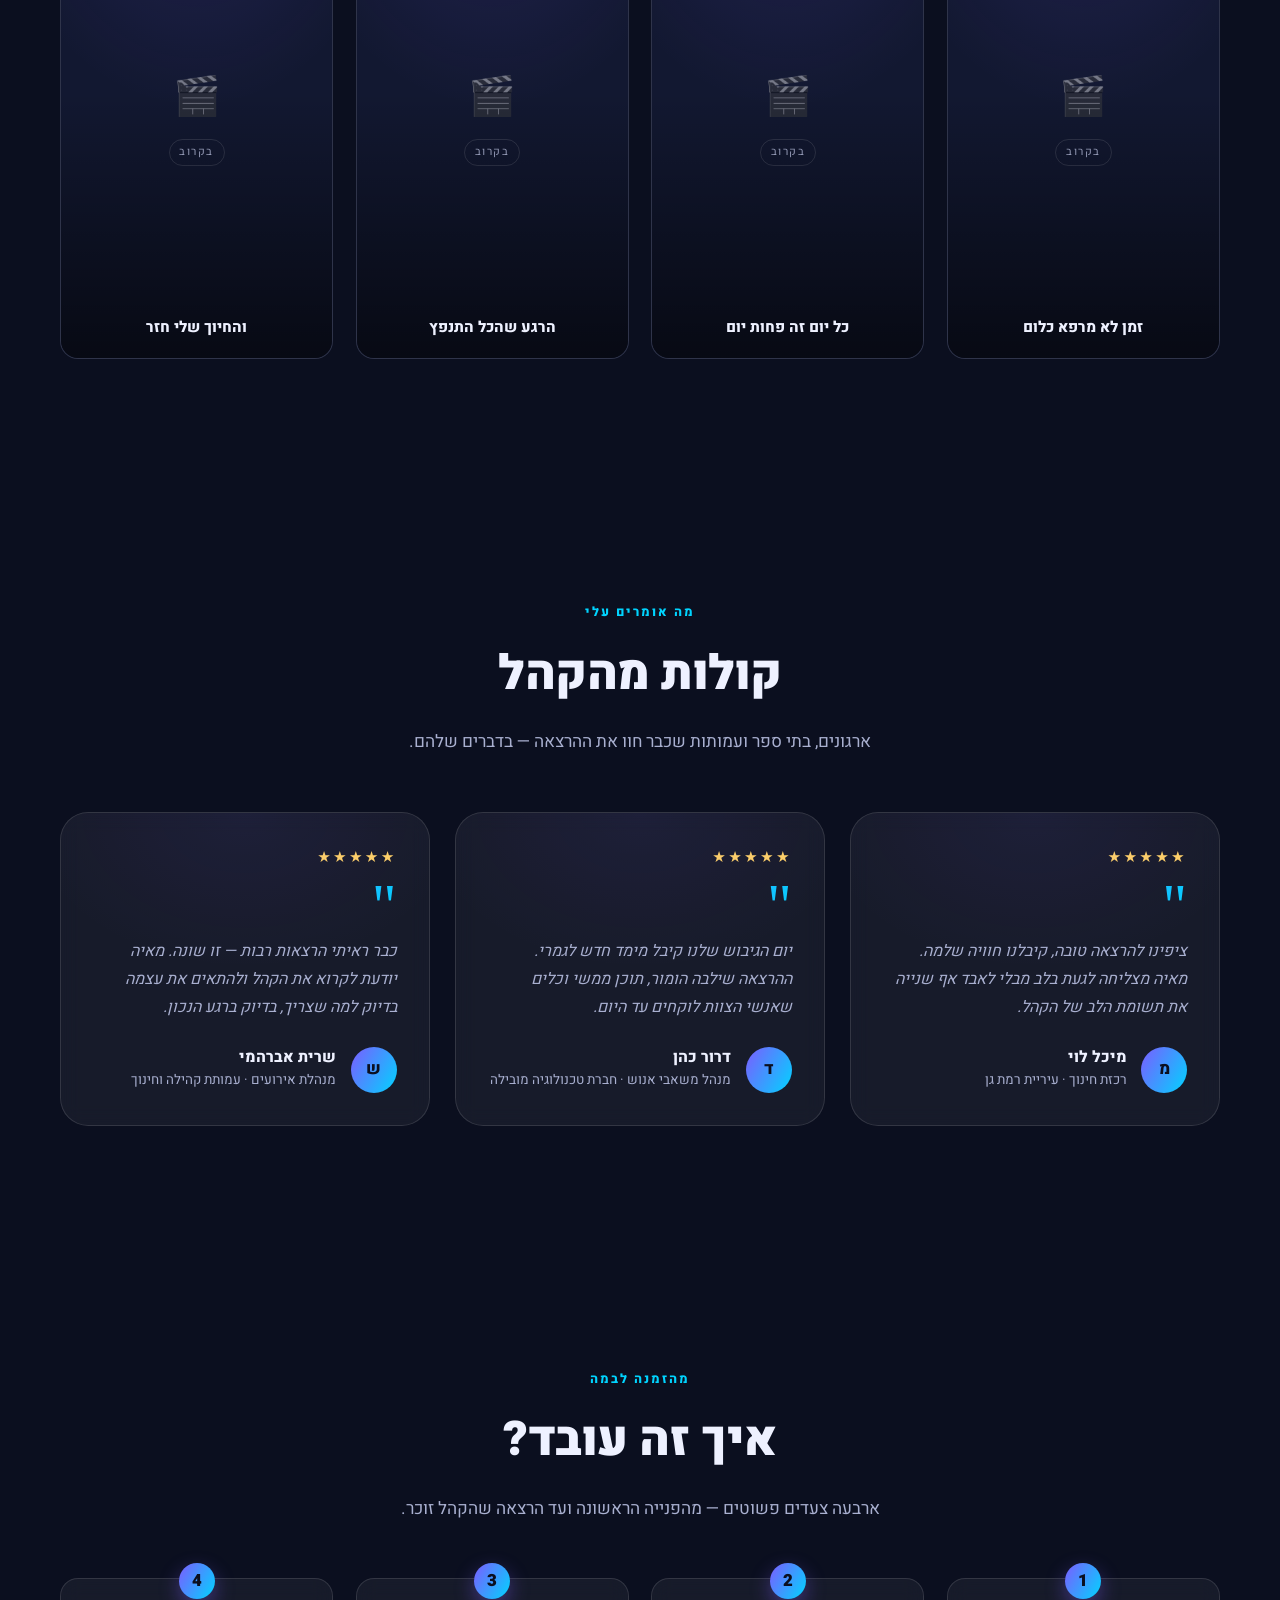
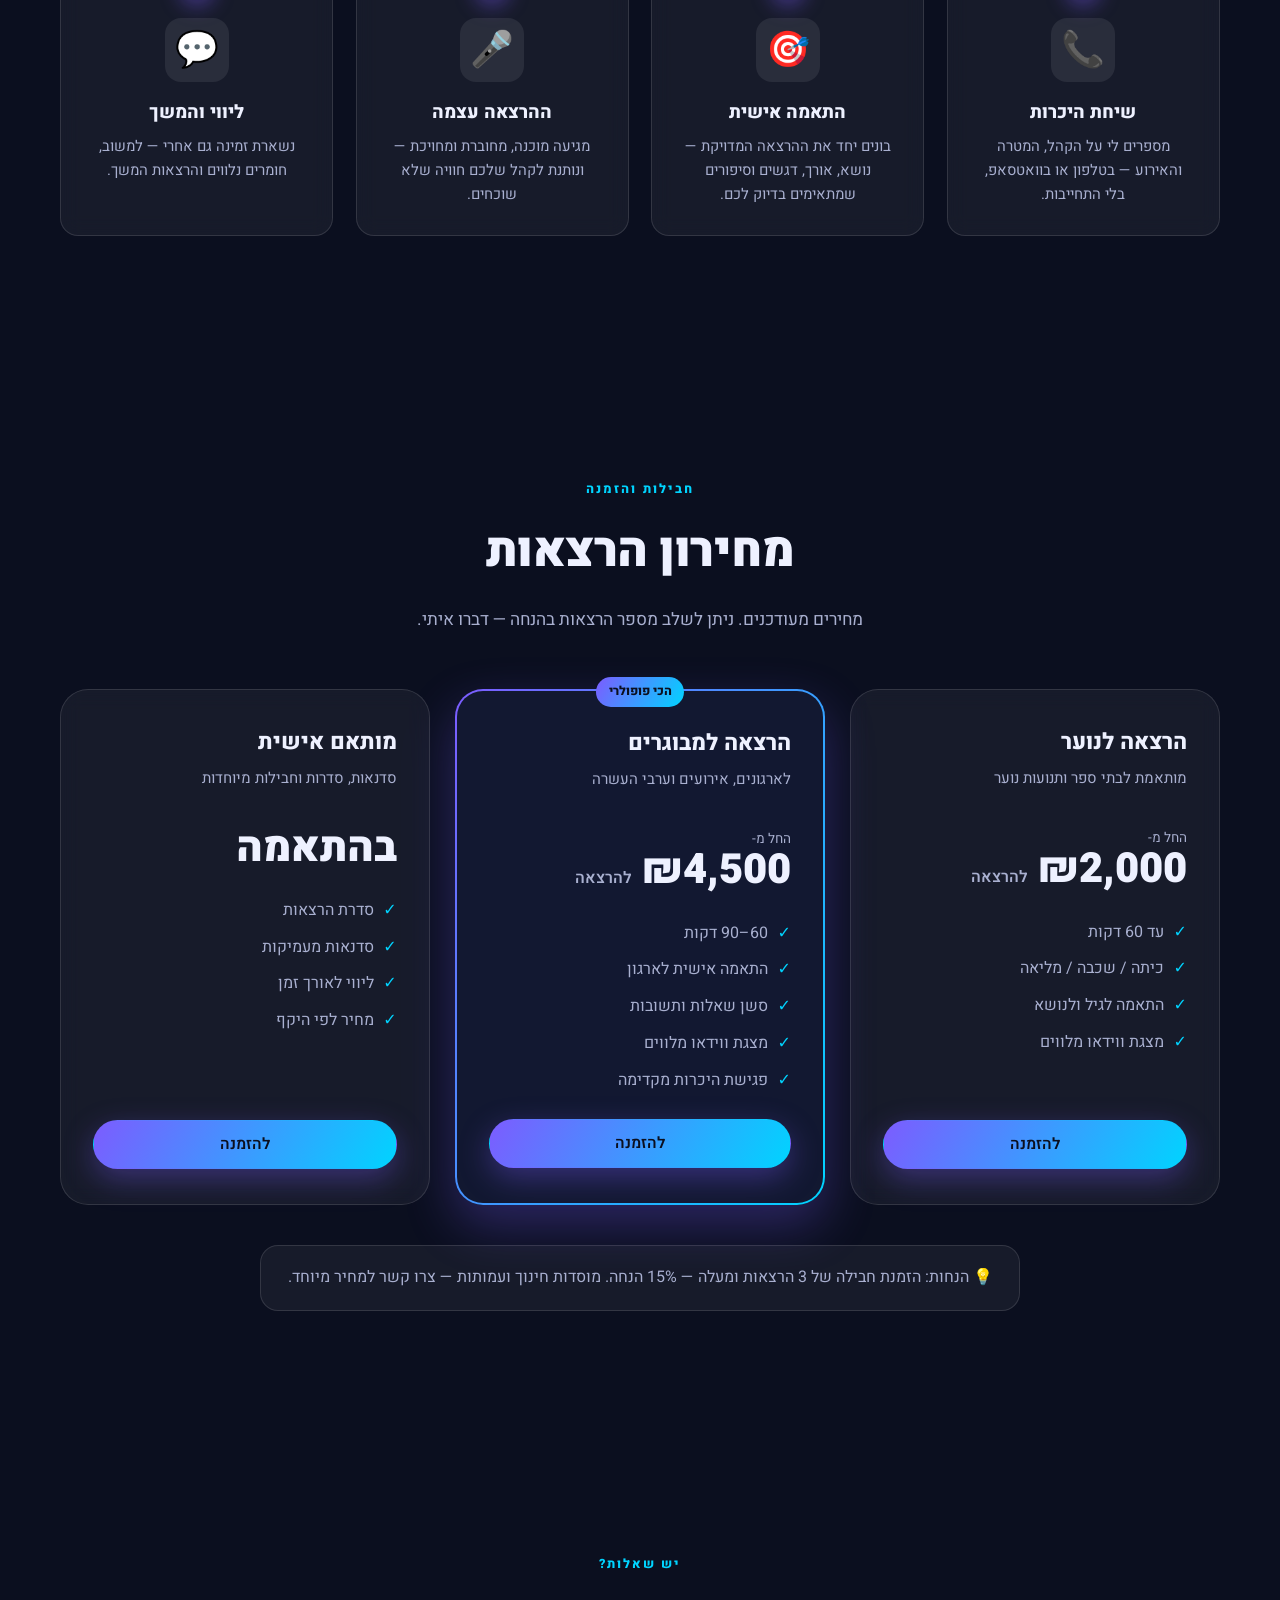
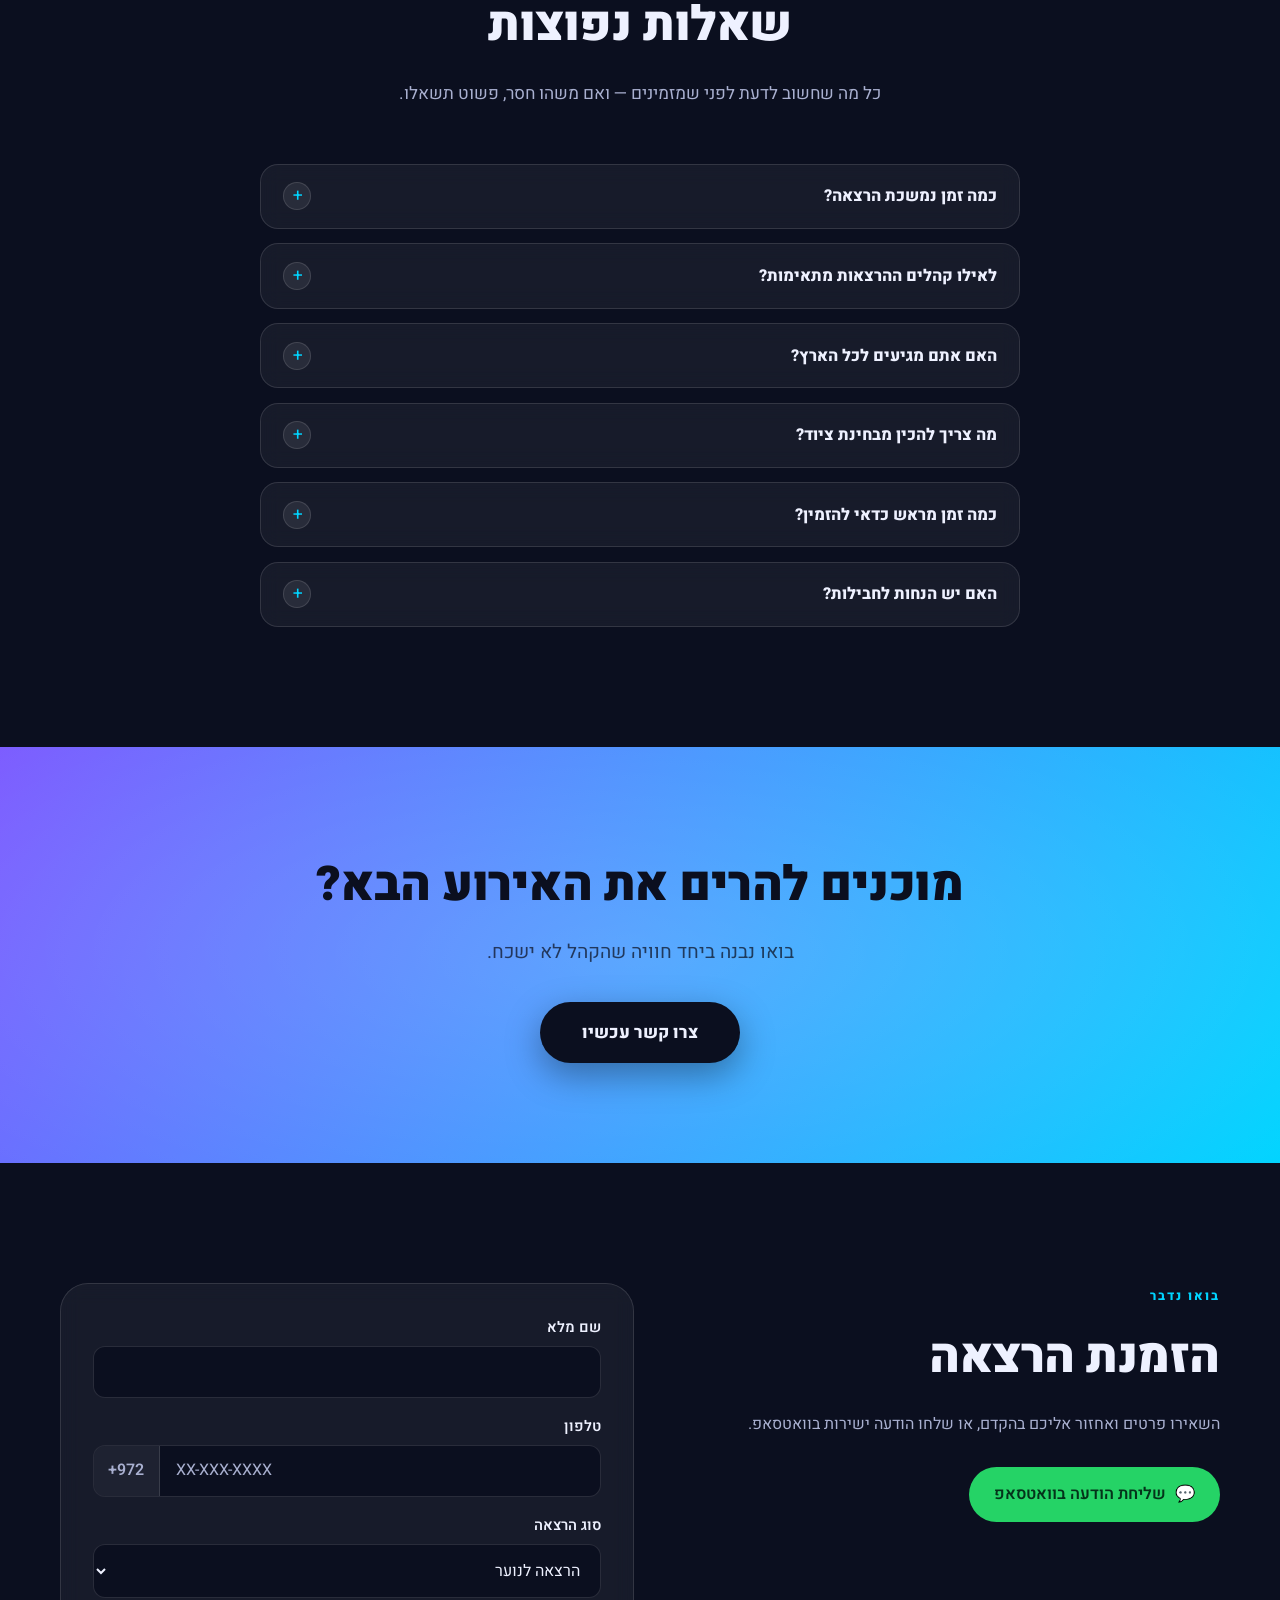
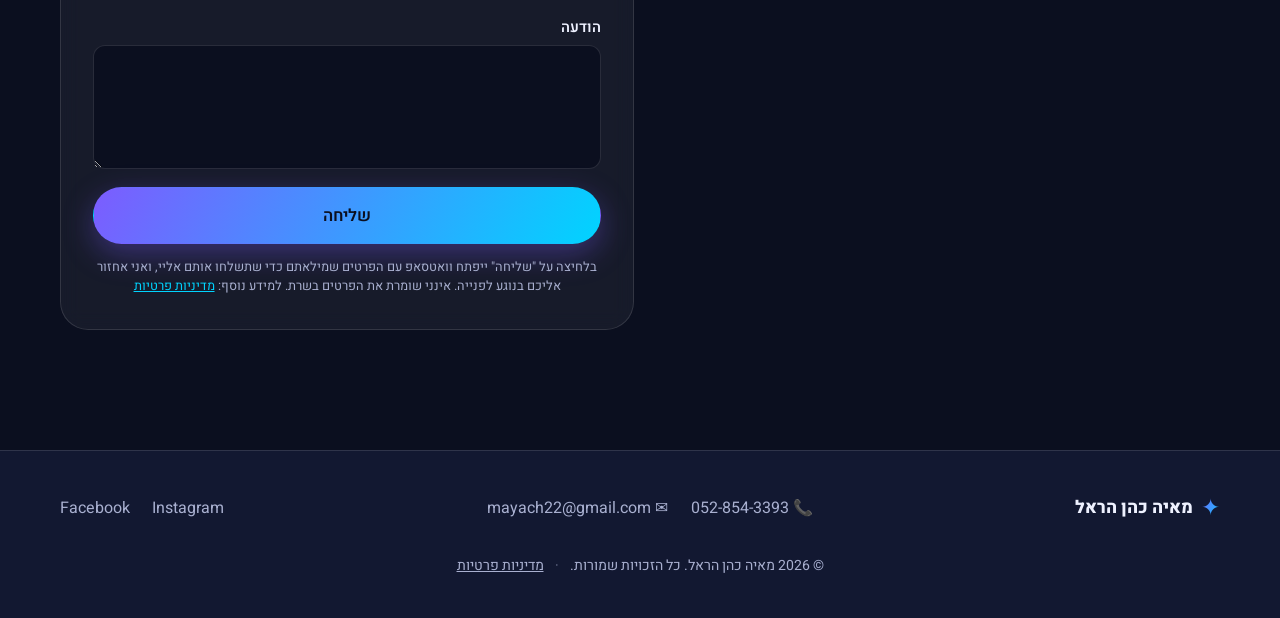
==== commit bac2e4ae: "תאימות לחוק הגנת הפרטיות (תיקון 13): מדיניות פרטיות, שורת הסכמה וגופנים מקומיים - privacy.html: עמוד" ====
--- a/index.html
+++ b/index.html
@@ -23,10 +23,9 @@
   <meta name="twitter:description" content="הרצאות מרתקות לנוער ולמבוגרים — הזמינו הרצאה עכשיו" />
   <meta name="twitter:image" content="TODO_SITE_URL/assets/images/speaker.jpg" />
 
-  <!-- Google Fonts: Heebo (Hebrew) + Poppins (English) -->
-  <link rel="preconnect" href="https://fonts.googleapis.com" />
-  <link rel="preconnect" href="https://fonts.gstatic.com" crossorigin />
-  <link href="https://fonts.googleapis.com/css2?family=Heebo:wght@300;400;600;800;900&family=Poppins:wght@300;400;600;800&display=swap" rel="stylesheet" />
+  <!-- גופנים מקומיים (Heebo + Poppins) — מאוחסנים ב-assets/fonts/ ולא נטענים
+       משרתי Google, כדי שלא תישלח כתובת ה-IP של הגולש לגוגל (תאימות תיקון 13). -->
+  <link rel="stylesheet" href="css/fonts.css" />
 
   <!-- Favicon: ✦ מסמל הלוגו, עובד בכל דפדפן מודרני ללא קובץ נוסף -->
   <link rel="icon" href="data:image/svg+xml,<svg xmlns='http://www.w3.org/2000/svg' viewBox='0 0 100 100'><text y='.9em' font-size='90'>✦</text></svg>" />
@@ -307,6 +306,10 @@
           <textarea id="message" name="message" rows="4"></textarea>
         </div>
         <button type="submit" class="btn btn--primary btn--lg" data-i18n="contact.send">שליחה</button>
+        <p class="contact__consent">
+          <span data-i18n="contact.consent">בלחיצה על "שליחה" ייפתח וואטסאפ עם הפרטים שמילאתם כדי שתשלחו אותם אליי, ואני אחזור אליכם בנוגע לפנייה. אינני שומרת את הפרטים בשרת. למידע נוסף:</span>
+          <a href="privacy.html" data-i18n="contact.privacyLink">מדיניות פרטיות</a>
+        </p>
         <p class="contact__success" id="formSuccess" data-i18n="contact.success" hidden>תודה! נחזור אליכם בהקדם 🙌</p>
       </form>
     </div>
@@ -328,7 +331,11 @@
         <a href="https://www.facebook.com/mayach22" target="_blank" rel="noopener" aria-label="Facebook">Facebook</a>
       </div>
     </div>
-    <p class="footer__copy" data-i18n="footer.copy">© 2026 מאיה כהן הראל. כל הזכויות שמורות.</p>
+    <p class="footer__copy">
+      <span data-i18n="footer.copy">© 2026 מאיה כהן הראל. כל הזכויות שמורות.</span>
+      <span class="footer__sep" aria-hidden="true">·</span>
+      <a href="privacy.html" data-i18n="footer.privacy">מדיניות פרטיות</a>
+    </p>
   </footer>
 
   <!-- Floating WhatsApp button -->
--- a/css/fonts.css
+++ b/css/fonts.css
@@ -0,0 +1,236 @@
+﻿/* ============================================================
+   fonts.css — גופנים מקומיים (Heebo + Poppins)
+   מאוחסנים מקומית ב-assets/fonts/ במקום טעינה משרתי Google,
+   כדי שלא תישלח כתובת ה-IP של הגולש לגוגל (תאימות תיקון 13).
+   נוצר מתוך Google Fonts CSS, סאבסטים: latin, latin-ext, hebrew.
+   ============================================================ */
+/* Heebo 300 — hebrew */
+@font-face {
+  font-family: 'Heebo';
+  font-style: normal;
+  font-weight: 300;
+  font-display: swap;
+  src: url(../assets/fonts/heebo-300-hebrew.woff2) format('woff2');
+  unicode-range: U+0307-0308, U+0590-05FF, U+200C-2010, U+20AA, U+25CC, U+FB1D-FB4F;
+}
+
+/* Heebo 300 — latin-ext */
+@font-face {
+  font-family: 'Heebo';
+  font-style: normal;
+  font-weight: 300;
+  font-display: swap;
+  src: url(../assets/fonts/heebo-300-latin-ext.woff2) format('woff2');
+  unicode-range: U+0100-02BA, U+02BD-02C5, U+02C7-02CC, U+02CE-02D7, U+02DD-02FF, U+0304, U+0308, U+0329, U+1D00-1DBF, U+1E00-1E9F, U+1EF2-1EFF, U+2020, U+20A0-20AB, U+20AD-20C0, U+2113, U+2C60-2C7F, U+A720-A7FF;
+}
+
+/* Heebo 300 — latin */
+@font-face {
+  font-family: 'Heebo';
+  font-style: normal;
+  font-weight: 300;
+  font-display: swap;
+  src: url(../assets/fonts/heebo-300-latin.woff2) format('woff2');
+  unicode-range: U+0000-00FF, U+0131, U+0152-0153, U+02BB-02BC, U+02C6, U+02DA, U+02DC, U+0304, U+0308, U+0329, U+2000-206F, U+20AC, U+2122, U+2191, U+2193, U+2212, U+2215, U+FEFF, U+FFFD;
+}
+
+/* Heebo 400 — hebrew */
+@font-face {
+  font-family: 'Heebo';
+  font-style: normal;
+  font-weight: 400;
+  font-display: swap;
+  src: url(../assets/fonts/heebo-400-hebrew.woff2) format('woff2');
+  unicode-range: U+0307-0308, U+0590-05FF, U+200C-2010, U+20AA, U+25CC, U+FB1D-FB4F;
+}
+
+/* Heebo 400 — latin-ext */
+@font-face {
+  font-family: 'Heebo';
+  font-style: normal;
+  font-weight: 400;
+  font-display: swap;
+  src: url(../assets/fonts/heebo-400-latin-ext.woff2) format('woff2');
+  unicode-range: U+0100-02BA, U+02BD-02C5, U+02C7-02CC, U+02CE-02D7, U+02DD-02FF, U+0304, U+0308, U+0329, U+1D00-1DBF, U+1E00-1E9F, U+1EF2-1EFF, U+2020, U+20A0-20AB, U+20AD-20C0, U+2113, U+2C60-2C7F, U+A720-A7FF;
+}
+
+/* Heebo 400 — latin */
+@font-face {
+  font-family: 'Heebo';
+  font-style: normal;
+  font-weight: 400;
+  font-display: swap;
+  src: url(../assets/fonts/heebo-400-latin.woff2) format('woff2');
+  unicode-range: U+0000-00FF, U+0131, U+0152-0153, U+02BB-02BC, U+02C6, U+02DA, U+02DC, U+0304, U+0308, U+0329, U+2000-206F, U+20AC, U+2122, U+2191, U+2193, U+2212, U+2215, U+FEFF, U+FFFD;
+}
+
+/* Heebo 600 — hebrew */
+@font-face {
+  font-family: 'Heebo';
+  font-style: normal;
+  font-weight: 600;
+  font-display: swap;
+  src: url(../assets/fonts/heebo-600-hebrew.woff2) format('woff2');
+  unicode-range: U+0307-0308, U+0590-05FF, U+200C-2010, U+20AA, U+25CC, U+FB1D-FB4F;
+}
+
+/* Heebo 600 — latin-ext */
+@font-face {
+  font-family: 'Heebo';
+  font-style: normal;
+  font-weight: 600;
+  font-display: swap;
+  src: url(../assets/fonts/heebo-600-latin-ext.woff2) format('woff2');
+  unicode-range: U+0100-02BA, U+02BD-02C5, U+02C7-02CC, U+02CE-02D7, U+02DD-02FF, U+0304, U+0308, U+0329, U+1D00-1DBF, U+1E00-1E9F, U+1EF2-1EFF, U+2020, U+20A0-20AB, U+20AD-20C0, U+2113, U+2C60-2C7F, U+A720-A7FF;
+}
+
+/* Heebo 600 — latin */
+@font-face {
+  font-family: 'Heebo';
+  font-style: normal;
+  font-weight: 600;
+  font-display: swap;
+  src: url(../assets/fonts/heebo-600-latin.woff2) format('woff2');
+  unicode-range: U+0000-00FF, U+0131, U+0152-0153, U+02BB-02BC, U+02C6, U+02DA, U+02DC, U+0304, U+0308, U+0329, U+2000-206F, U+20AC, U+2122, U+2191, U+2193, U+2212, U+2215, U+FEFF, U+FFFD;
+}
+
+/* Heebo 800 — hebrew */
+@font-face {
+  font-family: 'Heebo';
+  font-style: normal;
+  font-weight: 800;
+  font-display: swap;
+  src: url(../assets/fonts/heebo-800-hebrew.woff2) format('woff2');
+  unicode-range: U+0307-0308, U+0590-05FF, U+200C-2010, U+20AA, U+25CC, U+FB1D-FB4F;
+}
+
+/* Heebo 800 — latin-ext */
+@font-face {
+  font-family: 'Heebo';
+  font-style: normal;
+  font-weight: 800;
+  font-display: swap;
+  src: url(../assets/fonts/heebo-800-latin-ext.woff2) format('woff2');
+  unicode-range: U+0100-02BA, U+02BD-02C5, U+02C7-02CC, U+02CE-02D7, U+02DD-02FF, U+0304, U+0308, U+0329, U+1D00-1DBF, U+1E00-1E9F, U+1EF2-1EFF, U+2020, U+20A0-20AB, U+20AD-20C0, U+2113, U+2C60-2C7F, U+A720-A7FF;
+}
+
+/* Heebo 800 — latin */
+@font-face {
+  font-family: 'Heebo';
+  font-style: normal;
+  font-weight: 800;
+  font-display: swap;
+  src: url(../assets/fonts/heebo-800-latin.woff2) format('woff2');
+  unicode-range: U+0000-00FF, U+0131, U+0152-0153, U+02BB-02BC, U+02C6, U+02DA, U+02DC, U+0304, U+0308, U+0329, U+2000-206F, U+20AC, U+2122, U+2191, U+2193, U+2212, U+2215, U+FEFF, U+FFFD;
+}
+
+/* Heebo 900 — hebrew */
+@font-face {
+  font-family: 'Heebo';
+  font-style: normal;
+  font-weight: 900;
+  font-display: swap;
+  src: url(../assets/fonts/heebo-900-hebrew.woff2) format('woff2');
+  unicode-range: U+0307-0308, U+0590-05FF, U+200C-2010, U+20AA, U+25CC, U+FB1D-FB4F;
+}
+
+/* Heebo 900 — latin-ext */
+@font-face {
+  font-family: 'Heebo';
+  font-style: normal;
+  font-weight: 900;
+  font-display: swap;
+  src: url(../assets/fonts/heebo-900-latin-ext.woff2) format('woff2');
+  unicode-range: U+0100-02BA, U+02BD-02C5, U+02C7-02CC, U+02CE-02D7, U+02DD-02FF, U+0304, U+0308, U+0329, U+1D00-1DBF, U+1E00-1E9F, U+1EF2-1EFF, U+2020, U+20A0-20AB, U+20AD-20C0, U+2113, U+2C60-2C7F, U+A720-A7FF;
+}
+
+/* Heebo 900 — latin */
+@font-face {
+  font-family: 'Heebo';
+  font-style: normal;
+  font-weight: 900;
+  font-display: swap;
+  src: url(../assets/fonts/heebo-900-latin.woff2) format('woff2');
+  unicode-range: U+0000-00FF, U+0131, U+0152-0153, U+02BB-02BC, U+02C6, U+02DA, U+02DC, U+0304, U+0308, U+0329, U+2000-206F, U+20AC, U+2122, U+2191, U+2193, U+2212, U+2215, U+FEFF, U+FFFD;
+}
+
+/* Poppins 300 — latin-ext */
+@font-face {
+  font-family: 'Poppins';
+  font-style: normal;
+  font-weight: 300;
+  font-display: swap;
+  src: url(../assets/fonts/poppins-300-latin-ext.woff2) format('woff2');
+  unicode-range: U+0100-02BA, U+02BD-02C5, U+02C7-02CC, U+02CE-02D7, U+02DD-02FF, U+0304, U+0308, U+0329, U+1D00-1DBF, U+1E00-1E9F, U+1EF2-1EFF, U+2020, U+20A0-20AB, U+20AD-20C0, U+2113, U+2C60-2C7F, U+A720-A7FF;
+}
+
+/* Poppins 300 — latin */
+@font-face {
+  font-family: 'Poppins';
+  font-style: normal;
+  font-weight: 300;
+  font-display: swap;
+  src: url(../assets/fonts/poppins-300-latin.woff2) format('woff2');
+  unicode-range: U+0000-00FF, U+0131, U+0152-0153, U+02BB-02BC, U+02C6, U+02DA, U+02DC, U+0304, U+0308, U+0329, U+2000-206F, U+20AC, U+2122, U+2191, U+2193, U+2212, U+2215, U+FEFF, U+FFFD;
+}
+
+/* Poppins 400 — latin-ext */
+@font-face {
+  font-family: 'Poppins';
+  font-style: normal;
+  font-weight: 400;
+  font-display: swap;
+  src: url(../assets/fonts/poppins-400-latin-ext.woff2) format('woff2');
+  unicode-range: U+0100-02BA, U+02BD-02C5, U+02C7-02CC, U+02CE-02D7, U+02DD-02FF, U+0304, U+0308, U+0329, U+1D00-1DBF, U+1E00-1E9F, U+1EF2-1EFF, U+2020, U+20A0-20AB, U+20AD-20C0, U+2113, U+2C60-2C7F, U+A720-A7FF;
+}
+
+/* Poppins 400 — latin */
+@font-face {
+  font-family: 'Poppins';
+  font-style: normal;
+  font-weight: 400;
+  font-display: swap;
+  src: url(../assets/fonts/poppins-400-latin.woff2) format('woff2');
+  unicode-range: U+0000-00FF, U+0131, U+0152-0153, U+02BB-02BC, U+02C6, U+02DA, U+02DC, U+0304, U+0308, U+0329, U+2000-206F, U+20AC, U+2122, U+2191, U+2193, U+2212, U+2215, U+FEFF, U+FFFD;
+}
+
+/* Poppins 600 — latin-ext */
+@font-face {
+  font-family: 'Poppins';
+  font-style: normal;
+  font-weight: 600;
+  font-display: swap;
+  src: url(../assets/fonts/poppins-600-latin-ext.woff2) format('woff2');
+  unicode-range: U+0100-02BA, U+02BD-02C5, U+02C7-02CC, U+02CE-02D7, U+02DD-02FF, U+0304, U+0308, U+0329, U+1D00-1DBF, U+1E00-1E9F, U+1EF2-1EFF, U+2020, U+20A0-20AB, U+20AD-20C0, U+2113, U+2C60-2C7F, U+A720-A7FF;
+}
+
+/* Poppins 600 — latin */
+@font-face {
+  font-family: 'Poppins';
+  font-style: normal;
+  font-weight: 600;
+  font-display: swap;
+  src: url(../assets/fonts/poppins-600-latin.woff2) format('woff2');
+  unicode-range: U+0000-00FF, U+0131, U+0152-0153, U+02BB-02BC, U+02C6, U+02DA, U+02DC, U+0304, U+0308, U+0329, U+2000-206F, U+20AC, U+2122, U+2191, U+2193, U+2212, U+2215, U+FEFF, U+FFFD;
+}
+
+/* Poppins 800 — latin-ext */
+@font-face {
+  font-family: 'Poppins';
+  font-style: normal;
+  font-weight: 800;
+  font-display: swap;
+  src: url(../assets/fonts/poppins-800-latin-ext.woff2) format('woff2');
+  unicode-range: U+0100-02BA, U+02BD-02C5, U+02C7-02CC, U+02CE-02D7, U+02DD-02FF, U+0304, U+0308, U+0329, U+1D00-1DBF, U+1E00-1E9F, U+1EF2-1EFF, U+2020, U+20A0-20AB, U+20AD-20C0, U+2113, U+2C60-2C7F, U+A720-A7FF;
+}
+
+/* Poppins 800 — latin */
+@font-face {
+  font-family: 'Poppins';
+  font-style: normal;
+  font-weight: 800;
+  font-display: swap;
+  src: url(../assets/fonts/poppins-800-latin.woff2) format('woff2');
+  unicode-range: U+0000-00FF, U+0131, U+0152-0153, U+02BB-02BC, U+02C6, U+02DA, U+02DC, U+0304, U+0308, U+0329, U+2000-206F, U+20AC, U+2122, U+2191, U+2193, U+2212, U+2215, U+FEFF, U+FFFD;
+}
+
--- a/css/styles.css
+++ b/css/styles.css
@@ -898,11 +898,40 @@
 }
 .phone-ghost .g-typed { visibility: hidden; }       /* תופס רוחב אך שקוף — מאפשר לספרות הבהירות לבצבץ */
 .phone-ghost .g-rest  { color: var(--text-dim); }   /* ה-X-ים שנותרו — אפור עמום קבוע */
+.contact__consent {
+  font-size: 0.8rem;
+  line-height: 1.5;
+  color: var(--text-dim);
+  text-align: center;
+  margin-top: -0.2rem;
+}
+.contact__consent a {
+  color: var(--primary-2);
+  text-decoration: underline;
+  white-space: nowrap;
+}
+.contact__consent a:hover { color: var(--text); }
 .contact__success {
   text-align: center;
   font-weight: 700;
   color: #25d366;
 }
+
+/* ---------- Legal pages (מדיניות פרטיות) ---------- */
+.legal { padding-top: calc(72px + 3rem); }
+.legal__inner { max-width: 820px; }
+.legal .section__title { text-align: start; margin-bottom: 0.4rem; }
+.legal__updated { color: var(--text-dim); font-size: 0.9rem; margin-bottom: 2rem; }
+.legal article > p { color: var(--text-dim); line-height: 1.8; margin-bottom: 1.1rem; }
+.legal h2 {
+  font-size: 1.15rem;
+  font-weight: 800;
+  color: var(--text);
+  margin: 2rem 0 0.7rem;
+}
+.legal a { color: var(--primary-2); text-decoration: underline; }
+.legal a:hover { color: var(--text); }
+.legal strong { color: var(--text); font-weight: 700; }
 
 /* ---------- Footer ---------- */
 .footer { border-top: 1px solid var(--border); padding-block: 2.5rem; background: var(--bg-soft); }
@@ -914,6 +943,9 @@
 .footer__contact a, .footer__social a { color: var(--text-dim); transition: color 0.2s ease; }
 .footer__contact a:hover, .footer__social a:hover { color: var(--text); }
 .footer__copy { text-align: center; color: var(--text-dim); font-size: 0.88rem; margin-top: 1.8rem; }
+.footer__copy a { color: var(--text-dim); text-decoration: underline; transition: color 0.2s ease; }
+.footer__copy a:hover { color: var(--text); }
+.footer__sep { margin-inline: 0.5rem; opacity: 0.6; }
 
 /* ---------- Floating WhatsApp ---------- */
 .fab-whatsapp {
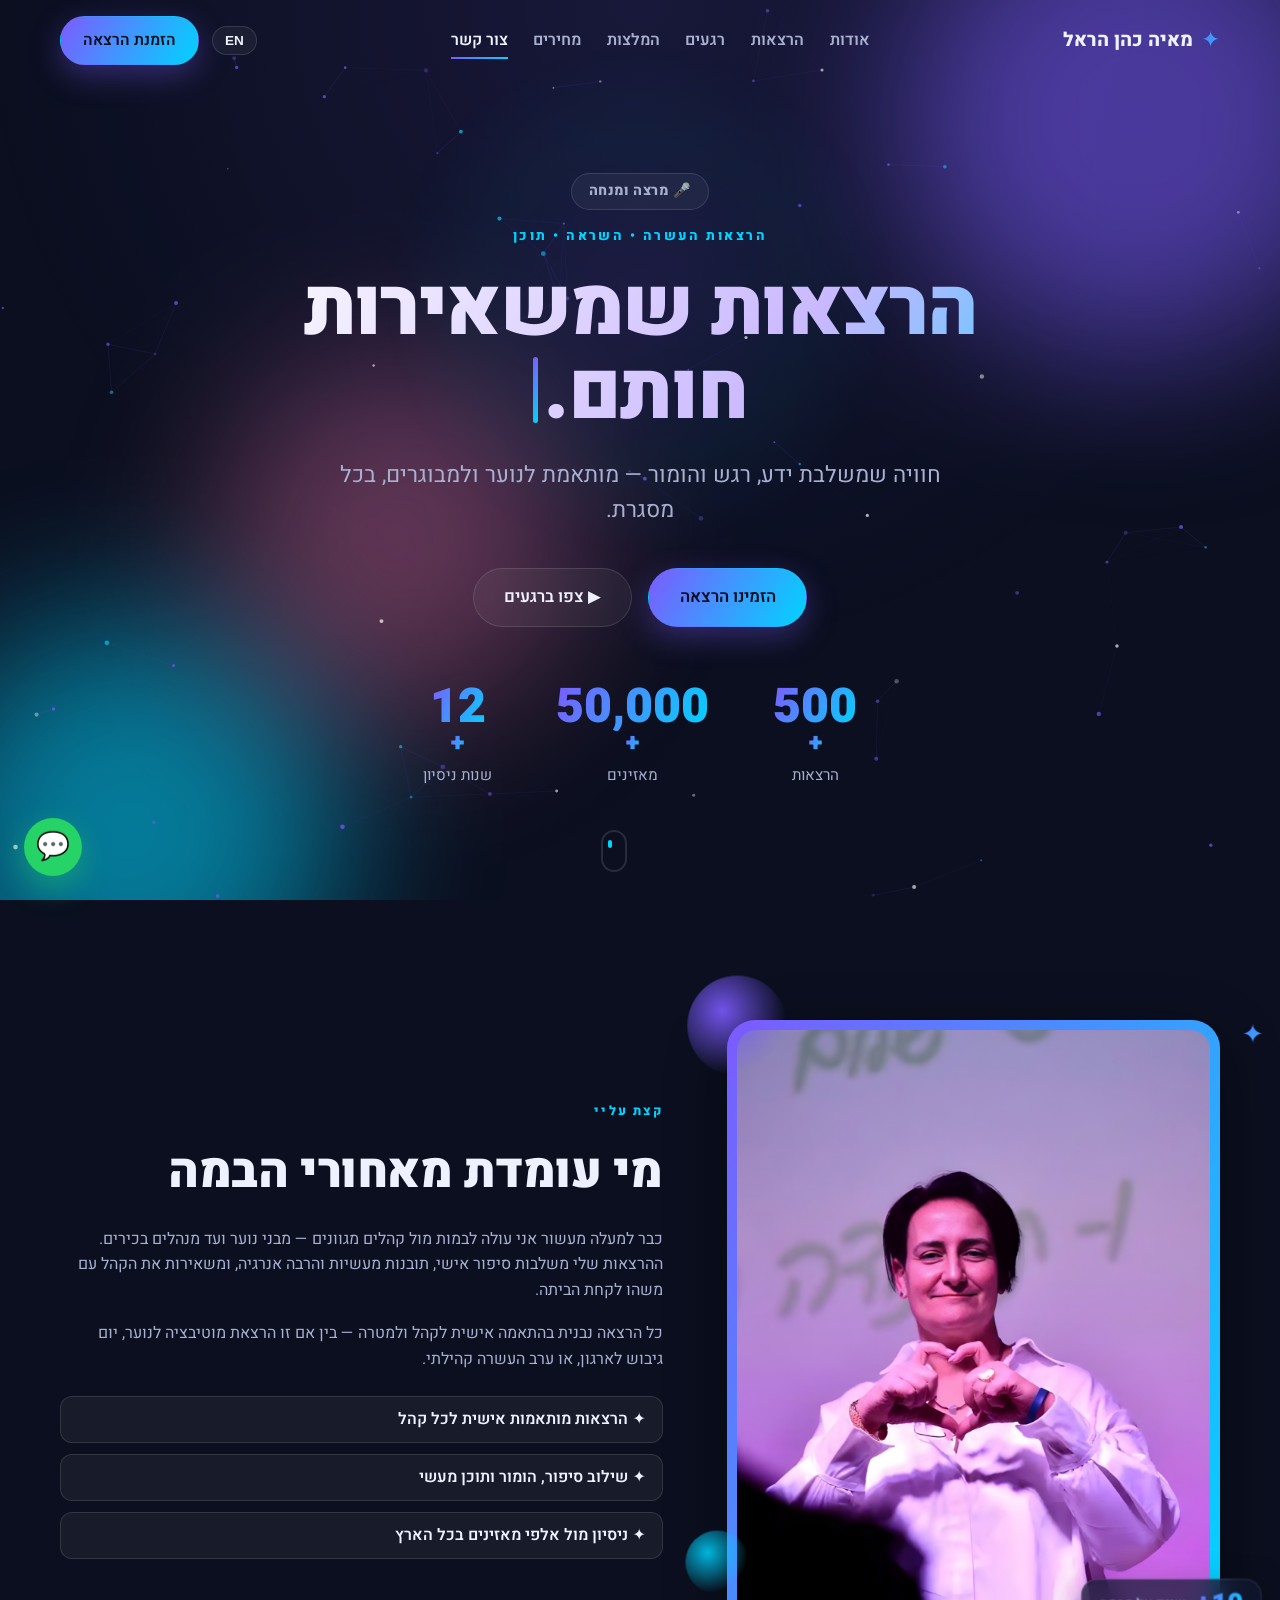
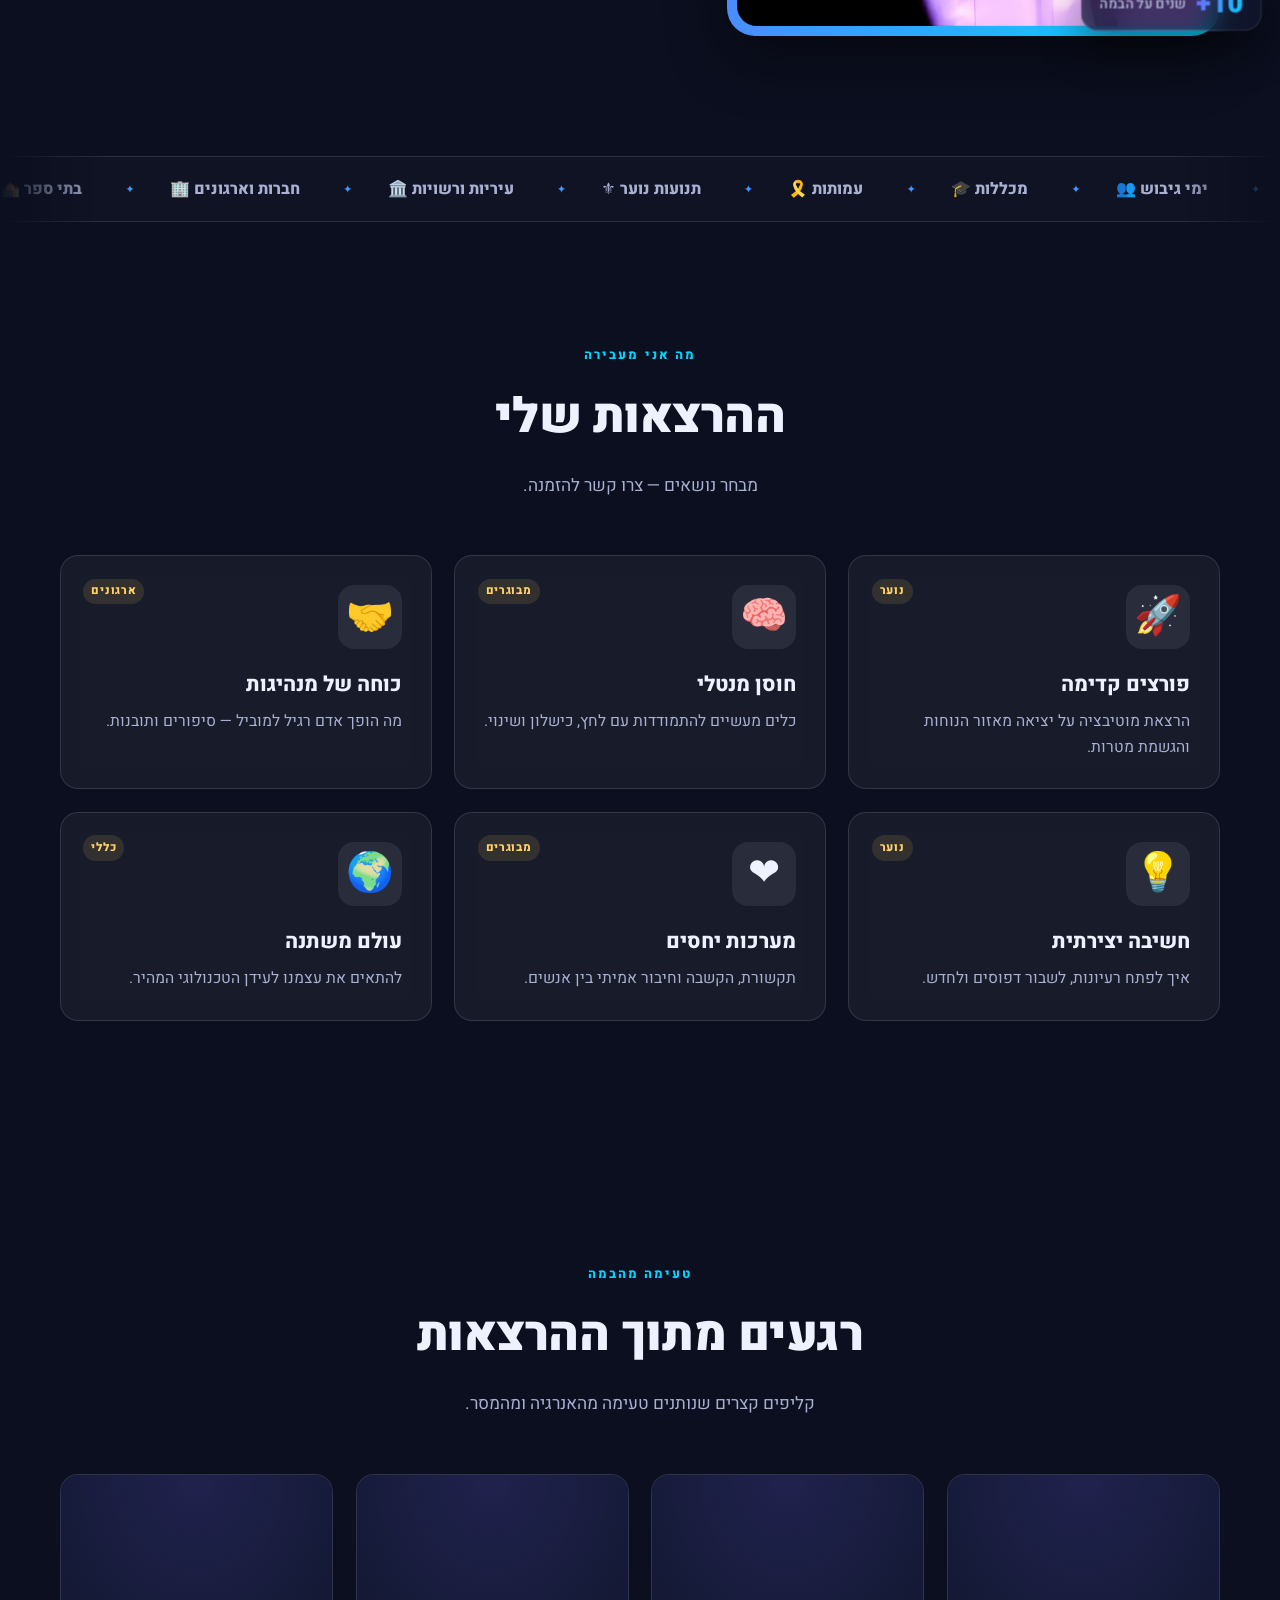
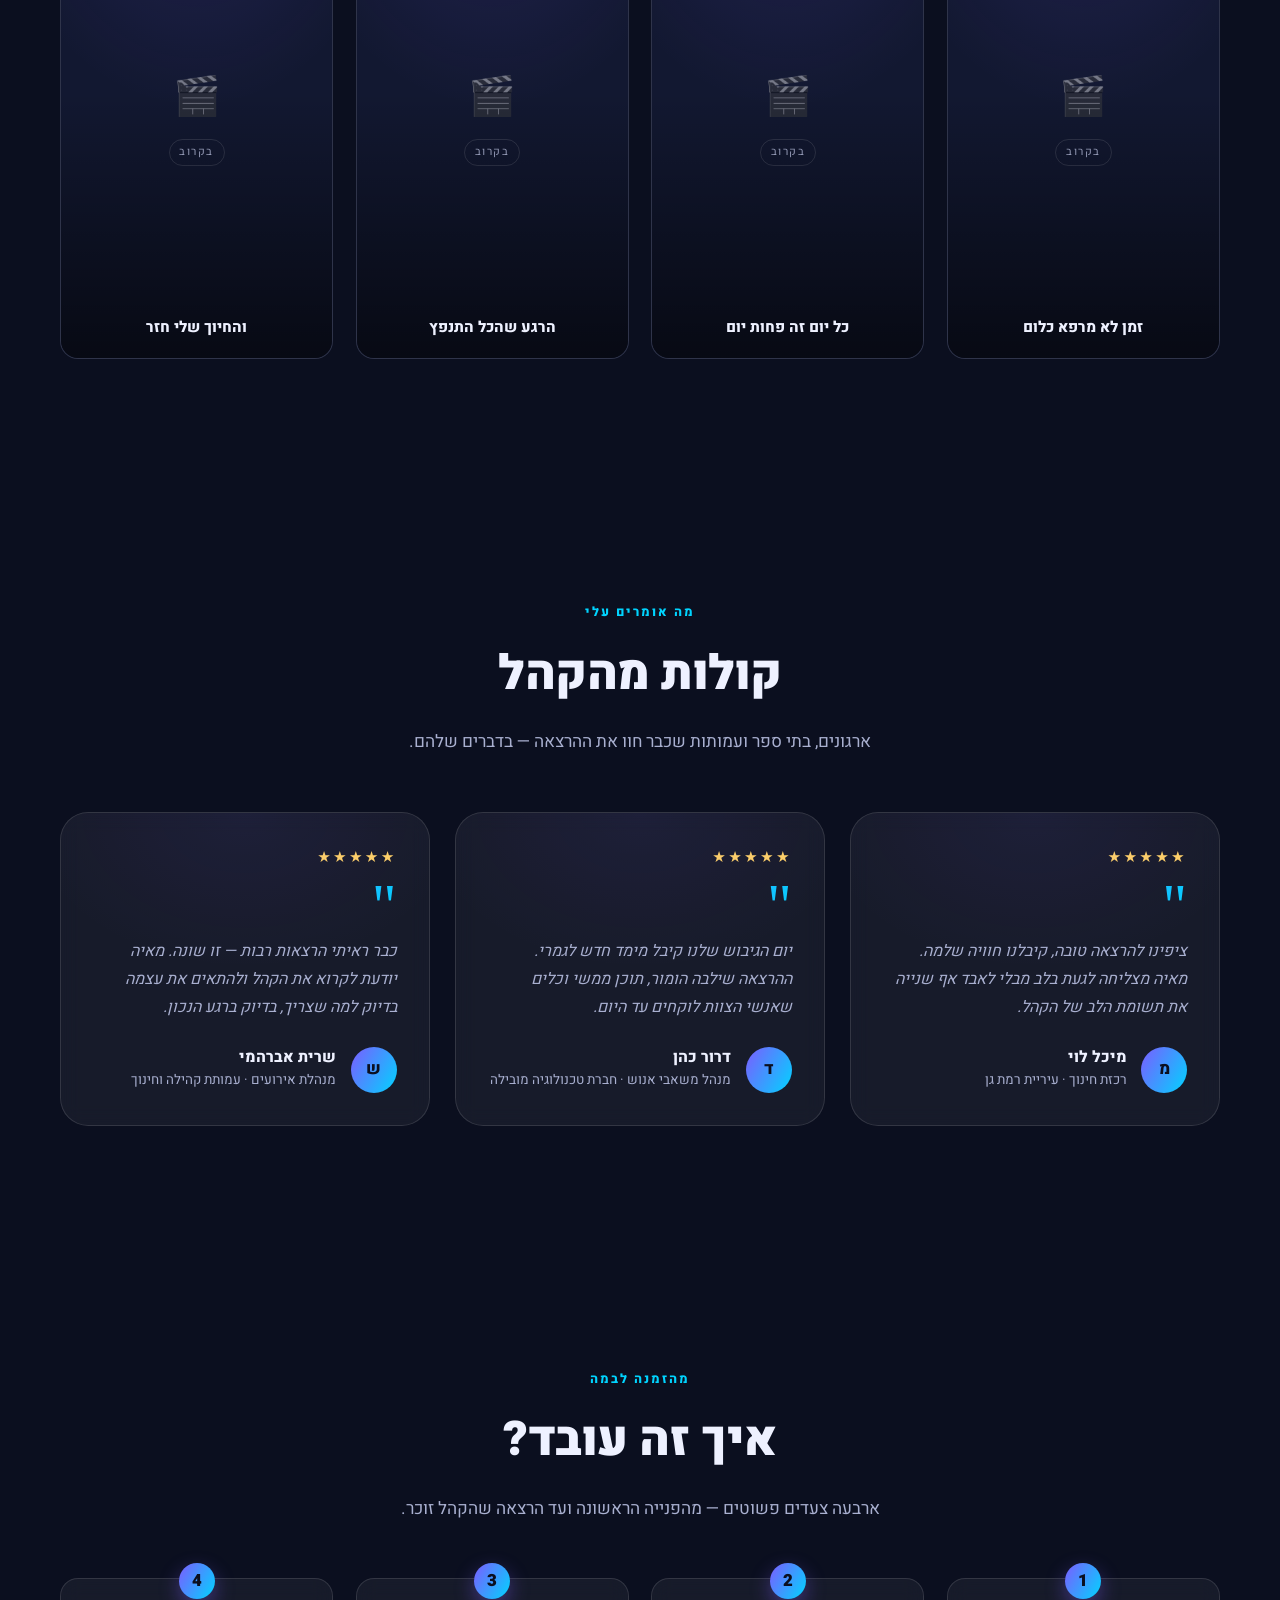
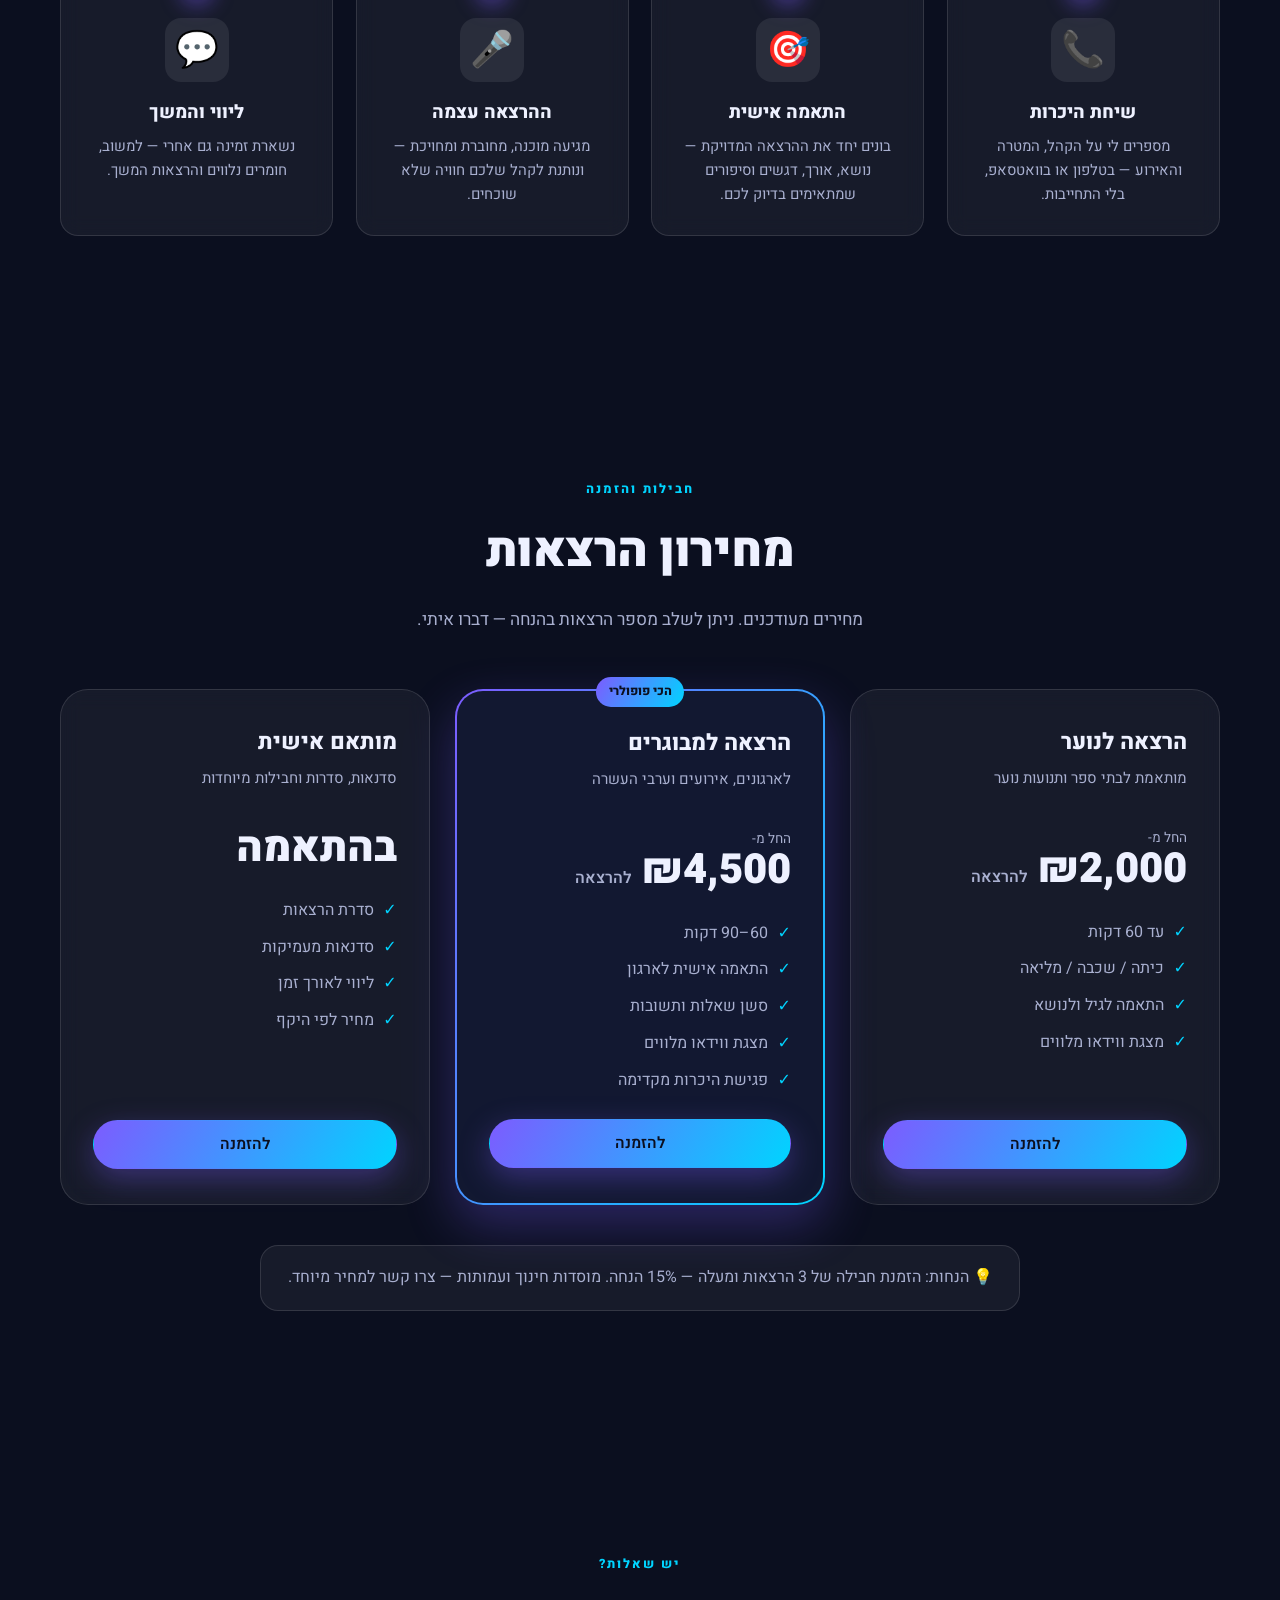
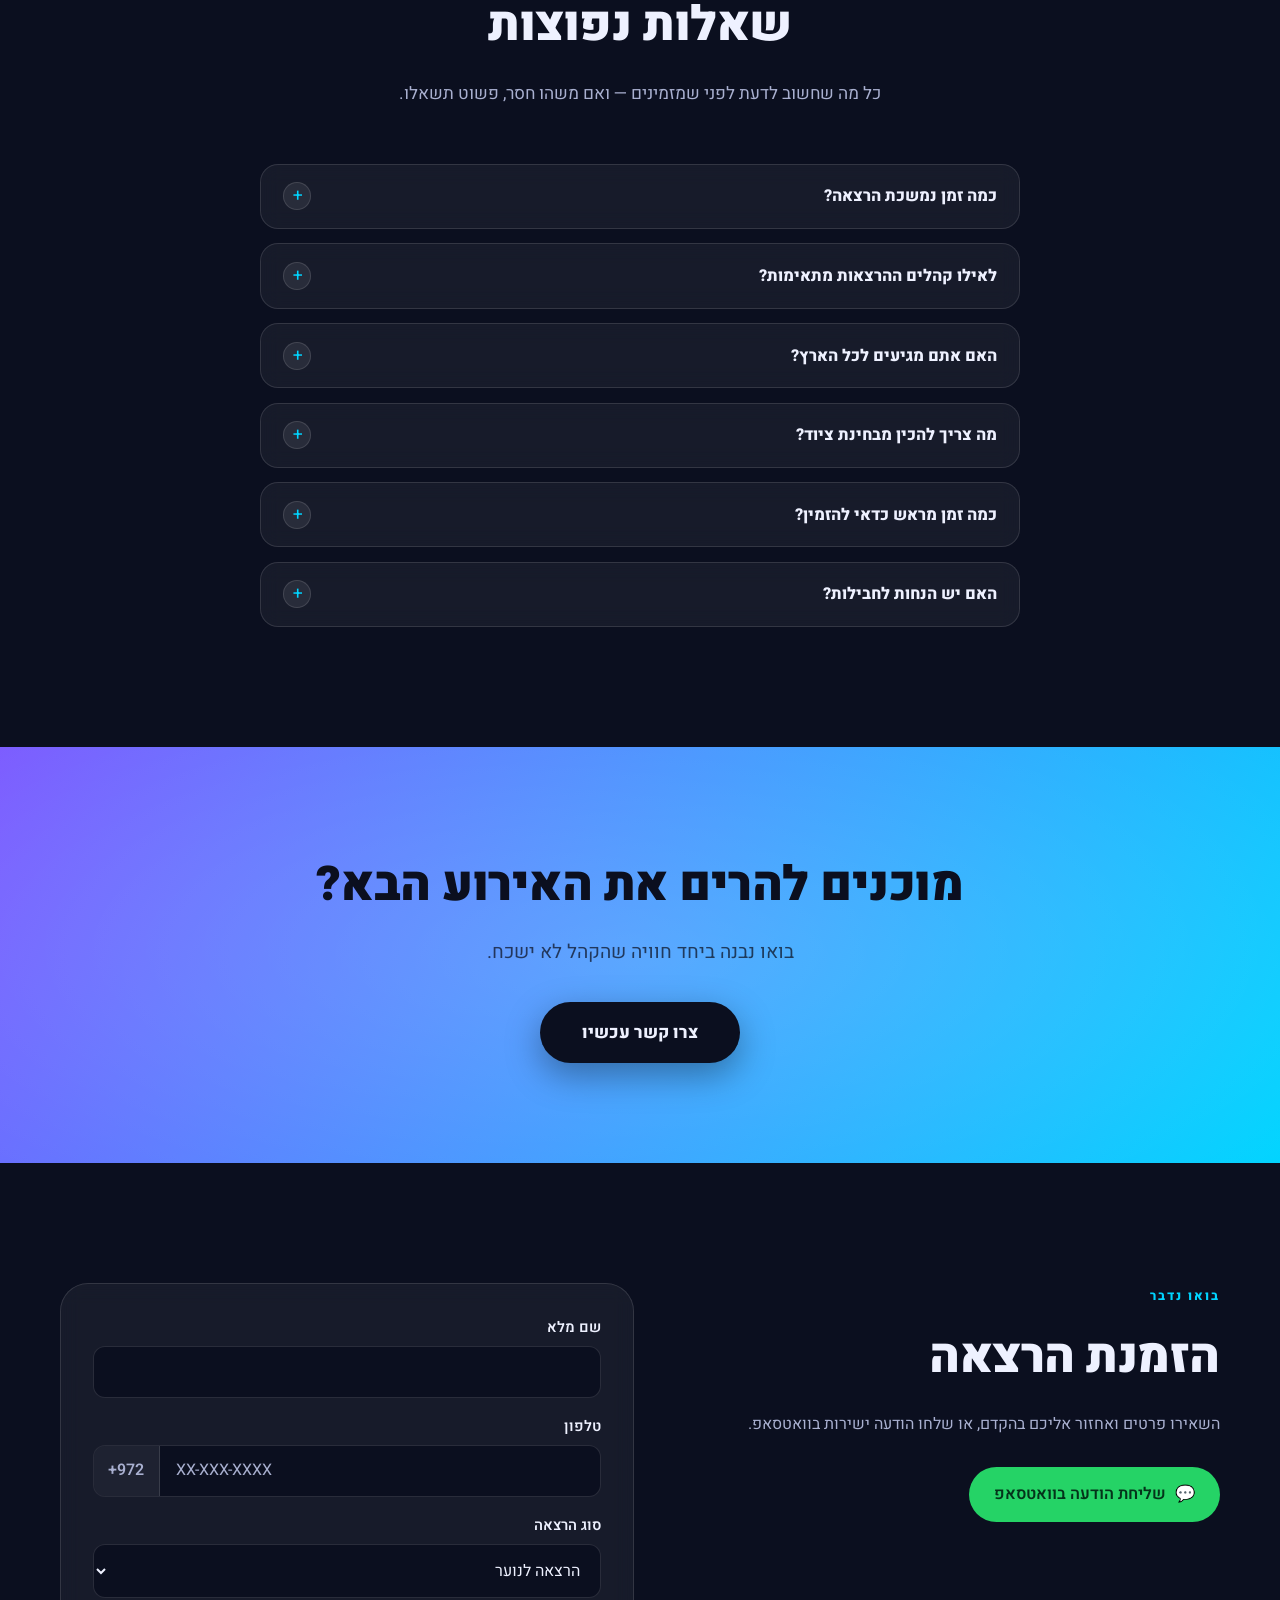
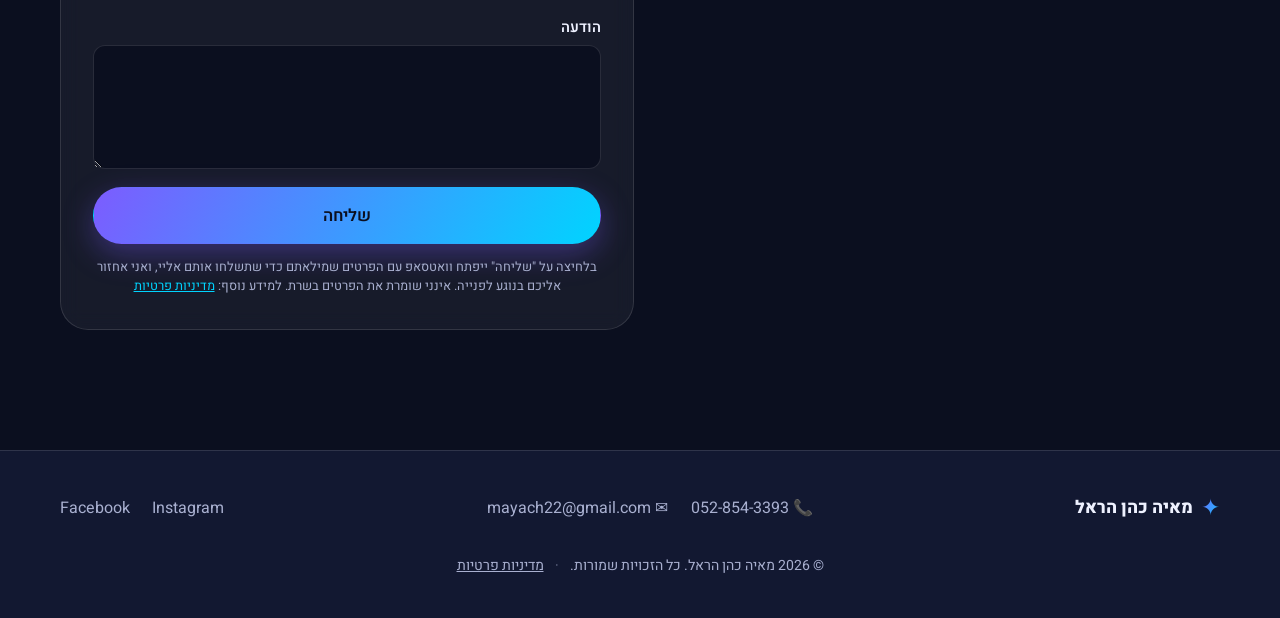
==== commit cd294114: "שדרוג נראות 3D: כרטיס מרצה אינטראקטיבי, עומק רקע עוקב-עכבר וכניסה מדורגת - אזור "אודות": תמונת המרצה" ====
--- a/index.html
+++ b/index.html
@@ -131,13 +131,27 @@
   <section class="section about" id="about">
     <div class="container about__grid">
       <div class="about__photo reveal">
-        <div class="about__photo-frame">
-          <!-- כדי להחליף: שימו קובץ בשם speaker.jpg בתיקייה assets/images/ (אותיות קטנות).
-               אם הקובץ חסר — יוצג ה-placeholder עם 📷 אוטומטית. -->
-          <img class="about__photo-img" src="assets/images/speaker.jpg" alt="מאיה כהן הראל"
-               loading="lazy" decoding="async"
-               onerror="this.style.display='none'; this.nextElementSibling.hidden=false;" />
-          <div class="about__photo-placeholder" hidden>📷</div>
+        <!-- כרטיס 3D אינטראקטיבי: עוקב אחרי העכבר, השכבות צפות בעומק (effects.js → initPhoto3D) -->
+        <div class="about__photo-scene" id="aboutScene">
+          <div class="about__photo-tilt">
+            <div class="about__photo-frame">
+              <!-- כדי להחליף: שימו קובץ בשם speaker.jpg בתיקייה assets/images/ (אותיות קטנות).
+                   אם הקובץ חסר — יוצג ה-placeholder עם 📷 אוטומטית. -->
+              <img class="about__photo-img" src="assets/images/speaker.jpg" alt="מאיה כהן הראל"
+                   loading="lazy" decoding="async"
+                   onerror="this.style.display='none'; this.nextElementSibling.hidden=false;" />
+              <div class="about__photo-placeholder" hidden>📷</div>
+              <span class="photo-glare" aria-hidden="true"></span>
+            </div>
+            <!-- שכבות צפות בעומק תלת-ממדי -->
+            <span class="float-chip" aria-hidden="true">
+              <strong>10+</strong>
+              <span data-i18n="about.chipYears">שנים על הבמה</span>
+            </span>
+            <span class="float-orb float-orb--1" aria-hidden="true"></span>
+            <span class="float-orb float-orb--2" aria-hidden="true"></span>
+            <span class="float-spark" aria-hidden="true">✦</span>
+          </div>
         </div>
       </div>
       <div class="about__text reveal">
--- a/css/styles.css
+++ b/css/styles.css
@@ -369,6 +369,101 @@
   font-size: 4rem;
 }
 .about__photo-placeholder[hidden] { display: none; }
+
+/* ----- כרטיס 3D אינטראקטיבי (effects.js → initPhoto3D) ----- */
+.about__photo-scene { perspective: 1100px; }
+.about__photo-tilt {
+  position: relative;
+  transform-style: preserve-3d;
+  transition: transform 0.6s cubic-bezier(0.2, 0.8, 0.2, 1);
+  will-change: transform;
+}
+.about__photo-frame { transform: translateZ(0); }
+
+/* ברק שנסחף על התמונה בעת ההטיה */
+.photo-glare {
+  position: absolute;
+  inset: 0;
+  border-radius: calc(var(--radius-lg) - 8px);
+  background: linear-gradient(105deg, transparent 35%, rgba(255, 255, 255, 0.35) 50%, transparent 65%);
+  background-size: 250% 100%;
+  background-position: var(--glare, 130%) 0;
+  opacity: 0;
+  mix-blend-mode: overlay;
+  pointer-events: none;
+  transition: opacity 0.4s ease;
+}
+
+/* צ'יפ "10+ שנים" צף קדימה */
+.float-chip {
+  position: absolute;
+  inset-block-end: 22px;
+  inset-inline-start: -26px;
+  display: flex;
+  align-items: center;
+  gap: 0.55rem;
+  padding: 0.7rem 1.05rem;
+  background: rgba(18, 24, 49, 0.72);
+  border: 1px solid var(--border);
+  border-radius: 16px;
+  backdrop-filter: blur(12px);
+  box-shadow: 0 18px 40px rgba(0, 0, 0, 0.45);
+  transform: translateZ(60px);
+  animation: floatY 5s ease-in-out infinite;
+}
+.float-chip strong {
+  font-size: 1.6rem;
+  font-weight: 900;
+  background: var(--gradient);
+  -webkit-background-clip: text;
+  background-clip: text;
+  color: transparent;
+  line-height: 1;
+}
+.float-chip span {
+  font-size: 0.82rem;
+  font-weight: 600;
+  color: var(--text-dim);
+  max-width: 6.5em;
+  line-height: 1.2;
+}
+
+/* כדורי זוהר וניצוץ צפים בעומק */
+.float-orb { position: absolute; border-radius: 50%; pointer-events: none; }
+.float-orb--1 {
+  width: 96px; height: 96px;
+  top: -30px; inset-inline-end: -28px;
+  background: radial-gradient(circle at 35% 35%, rgba(124, 92, 255, 0.9), rgba(124, 92, 255, 0) 70%);
+  transform: translateZ(45px);
+  animation: floatY 6s ease-in-out infinite reverse;
+}
+.float-orb--2 {
+  width: 58px; height: 58px;
+  inset-block-end: 64px; inset-inline-end: -18px;
+  background: radial-gradient(circle at 35% 35%, rgba(0, 212, 255, 0.85), rgba(0, 212, 255, 0) 70%);
+  transform: translateZ(90px);
+  animation: floatY 4.5s ease-in-out infinite;
+}
+.float-spark {
+  position: absolute;
+  top: 24px; inset-inline-start: -16px;
+  font-size: 1.5rem;
+  background: var(--gradient);
+  -webkit-background-clip: text;
+  background-clip: text;
+  color: transparent;
+  transform: translateZ(105px);
+  animation: floatY 5.5s ease-in-out infinite;
+}
+@keyframes floatY {
+  0%, 100% { translate: 0 0; }
+  50% { translate: 0 -10px; }
+}
+@media (prefers-reduced-motion: reduce) {
+  .float-chip, .float-orb, .float-spark { animation: none; }
+  .about__photo-tilt { transition: none; }
+}
+
 .about__text .section__title { text-align: start; }
 .about__text p { color: var(--text-dim); margin-bottom: 1.1rem; }
 .about__list { margin-top: 1.5rem; display: grid; gap: 0.7rem; }
@@ -1054,6 +1149,7 @@
   opacity: 0;
   transform: translateY(28px);
   transition: opacity 0.7s ease, transform 0.7s ease;
+  transition-delay: var(--reveal-delay, 0ms);
 }
 .reveal.in { opacity: 1; transform: none; }
 
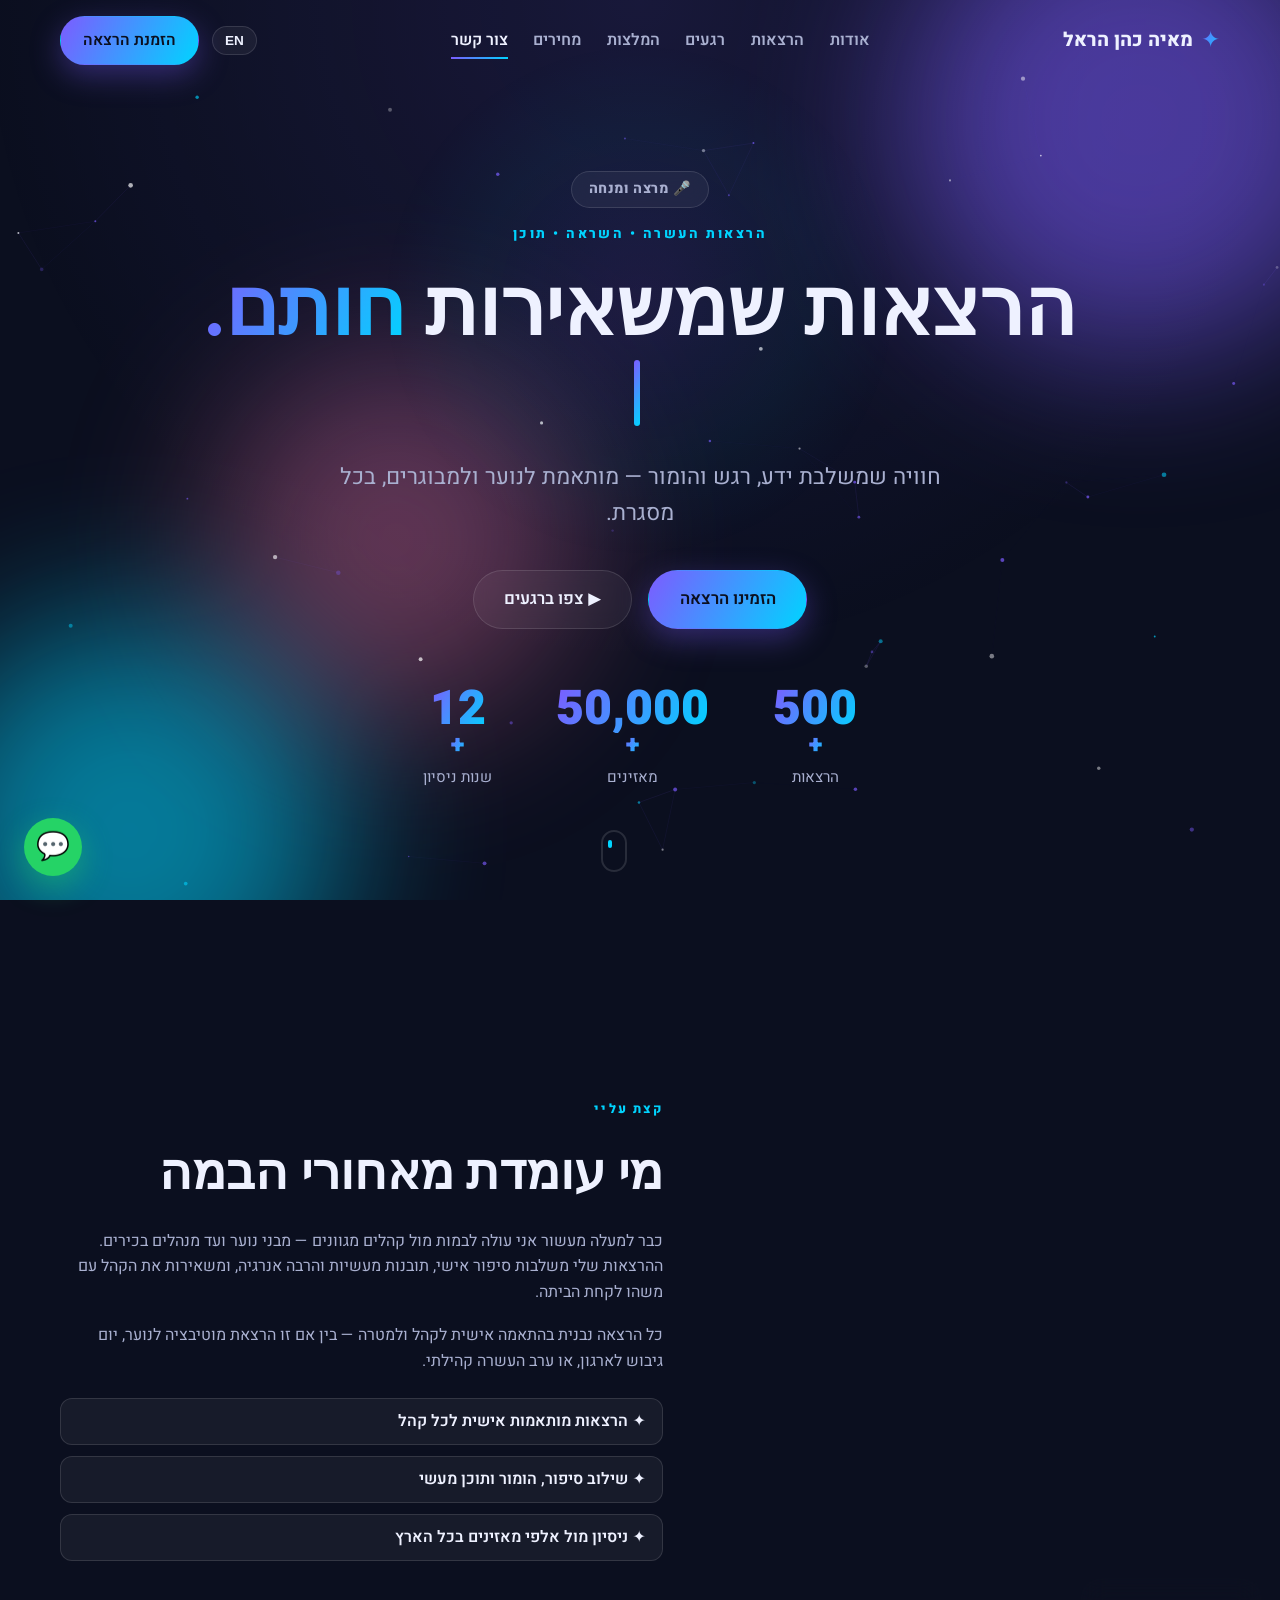
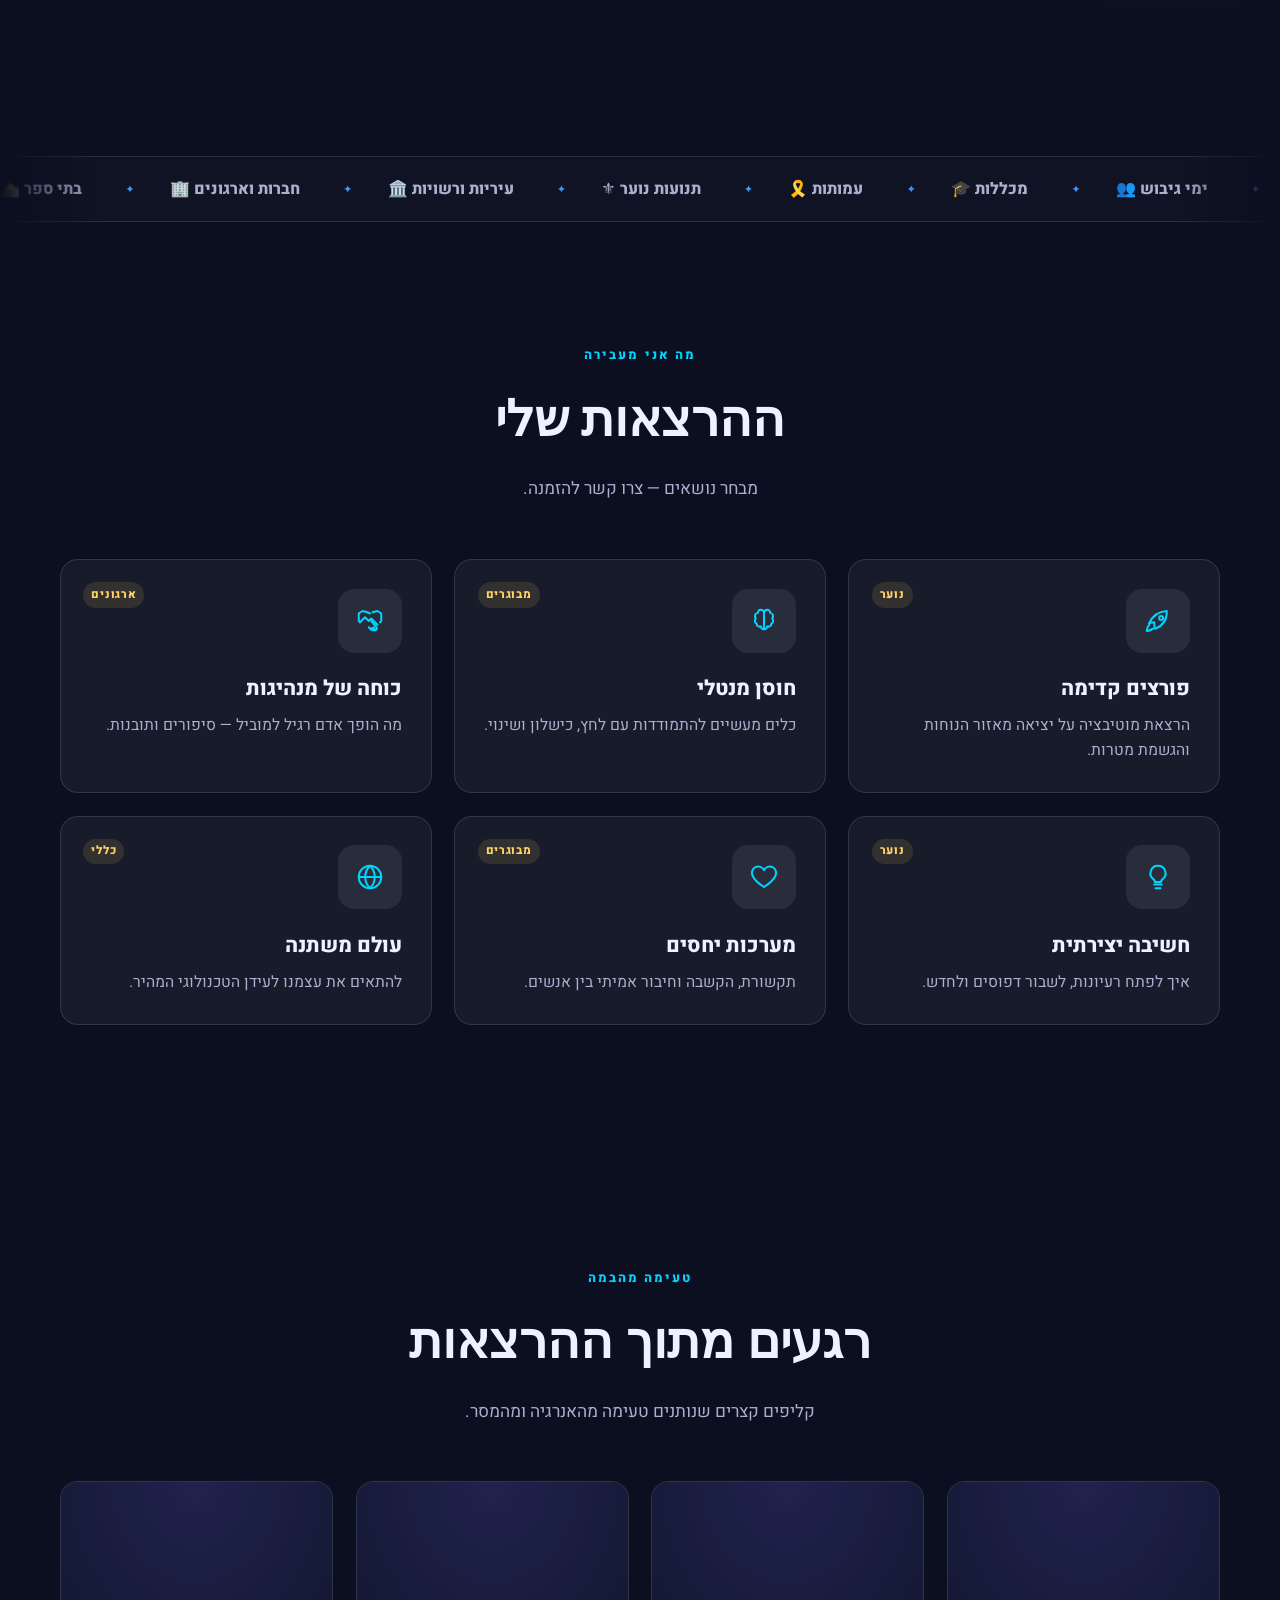
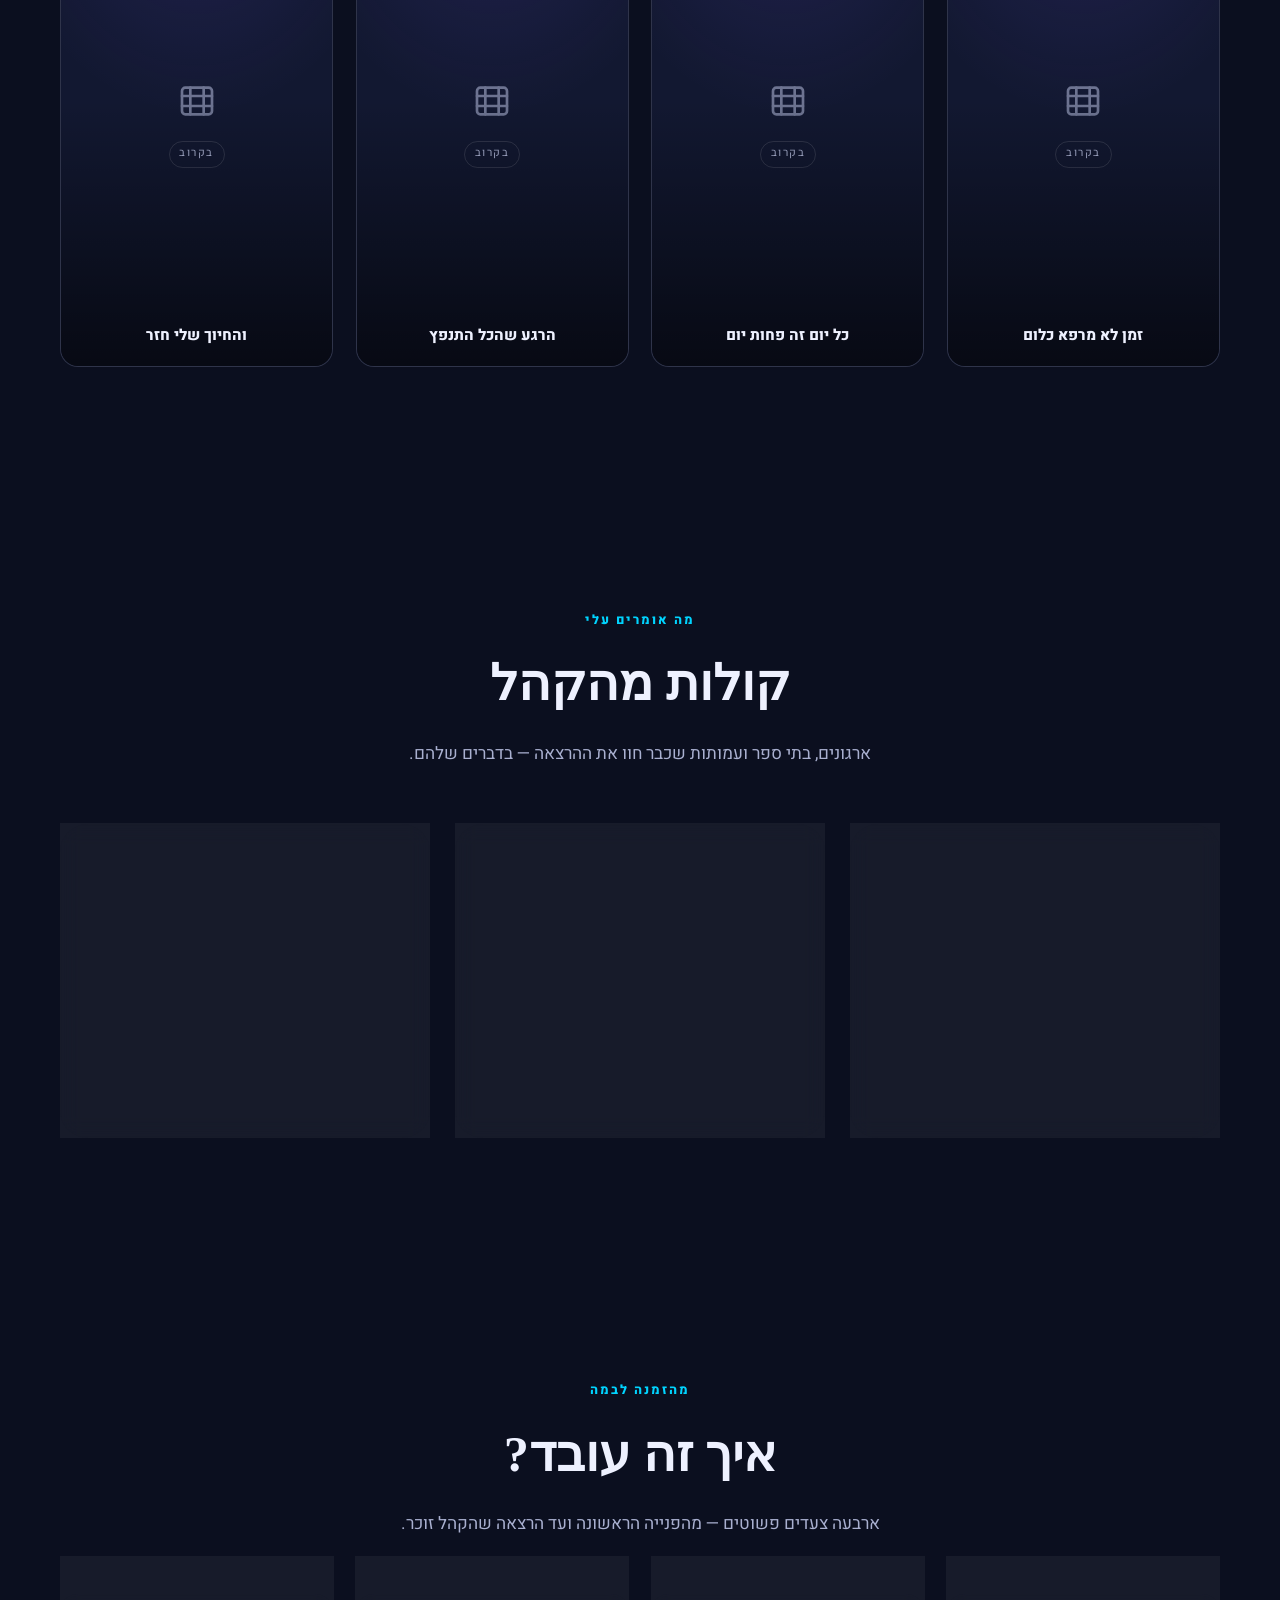
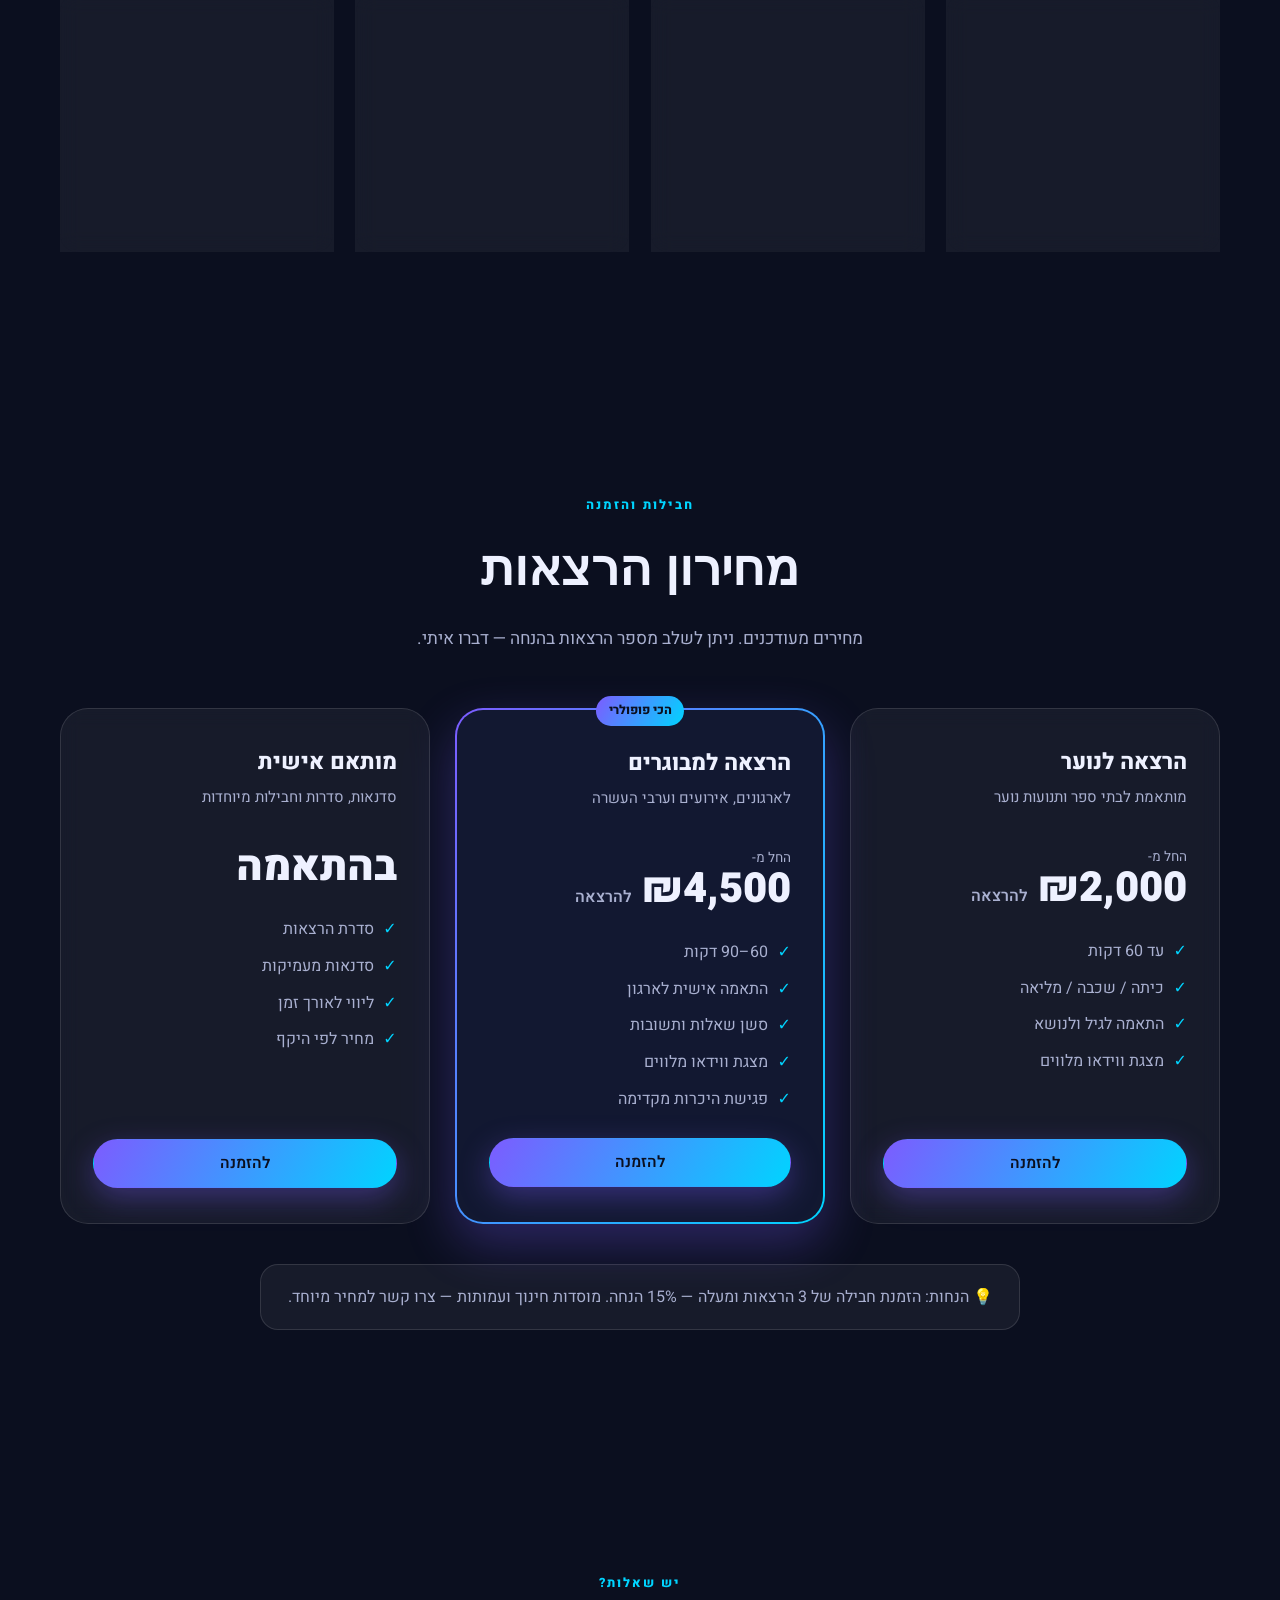
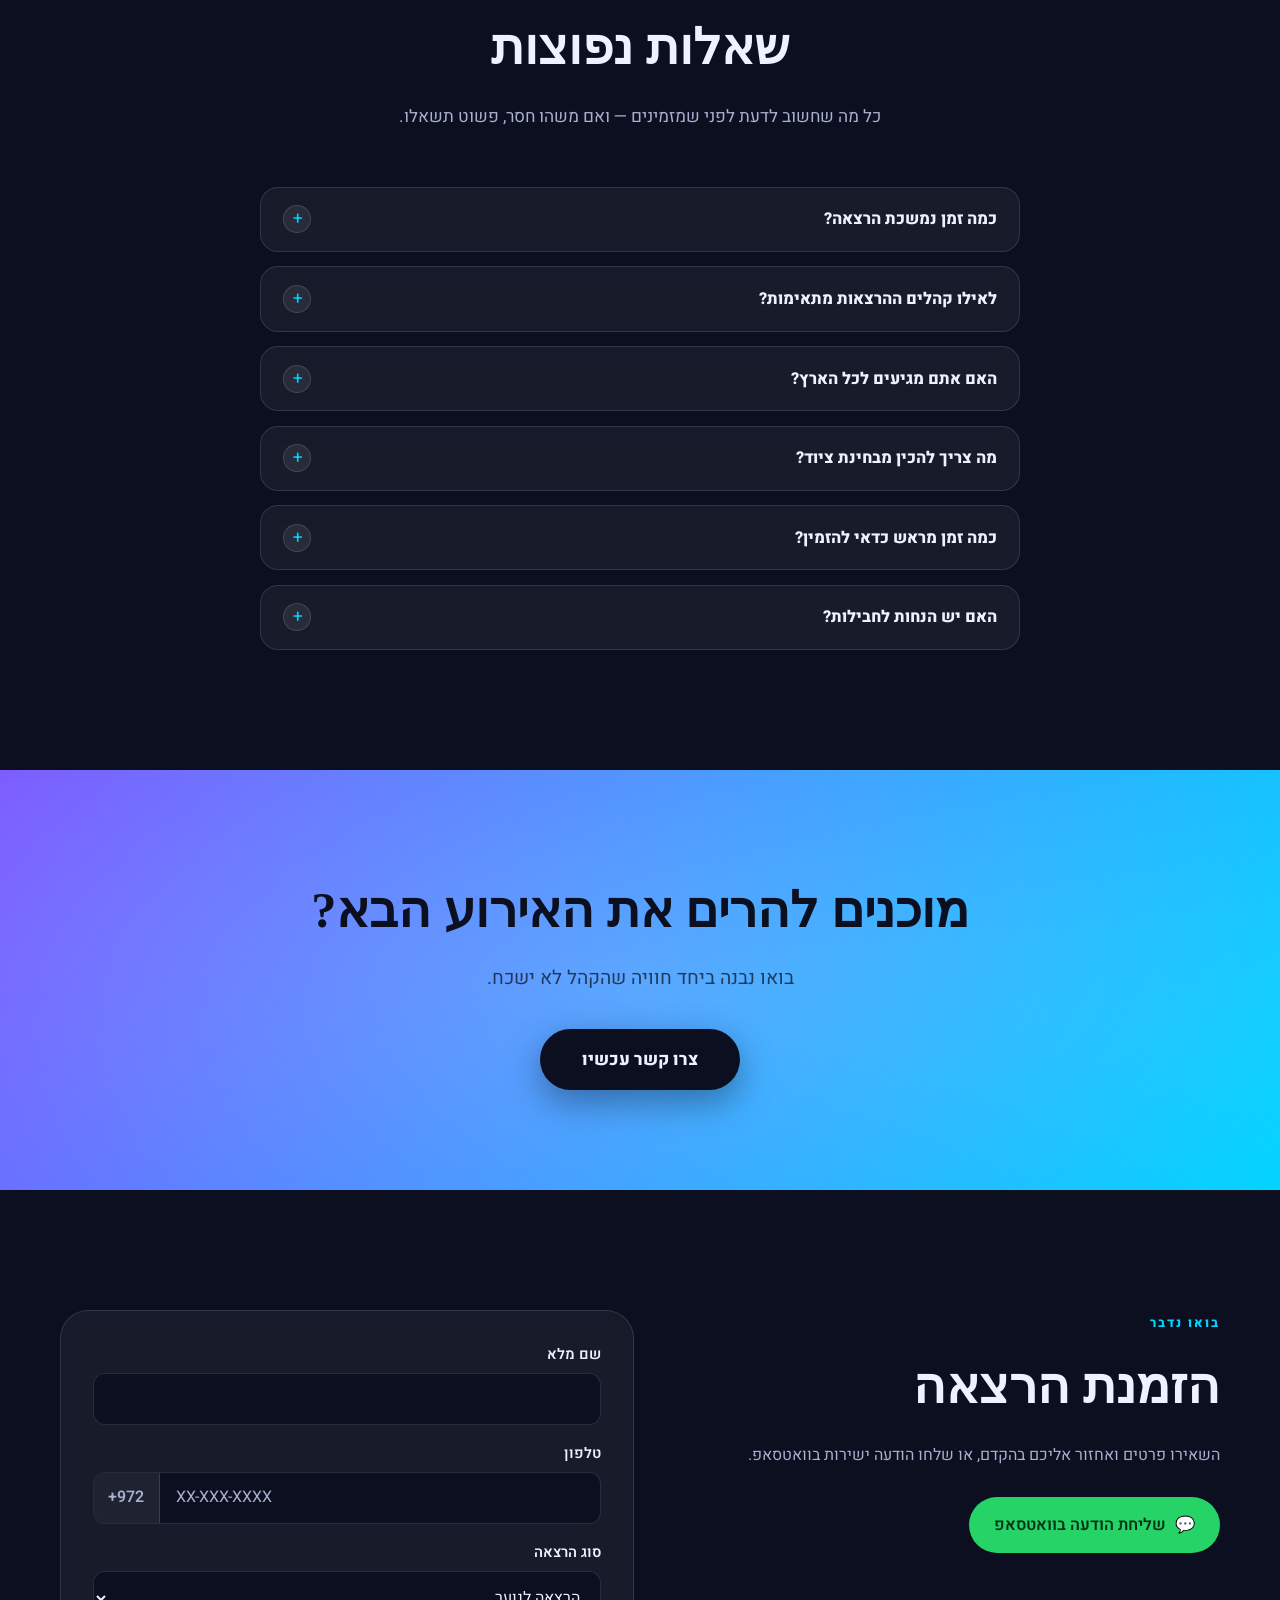
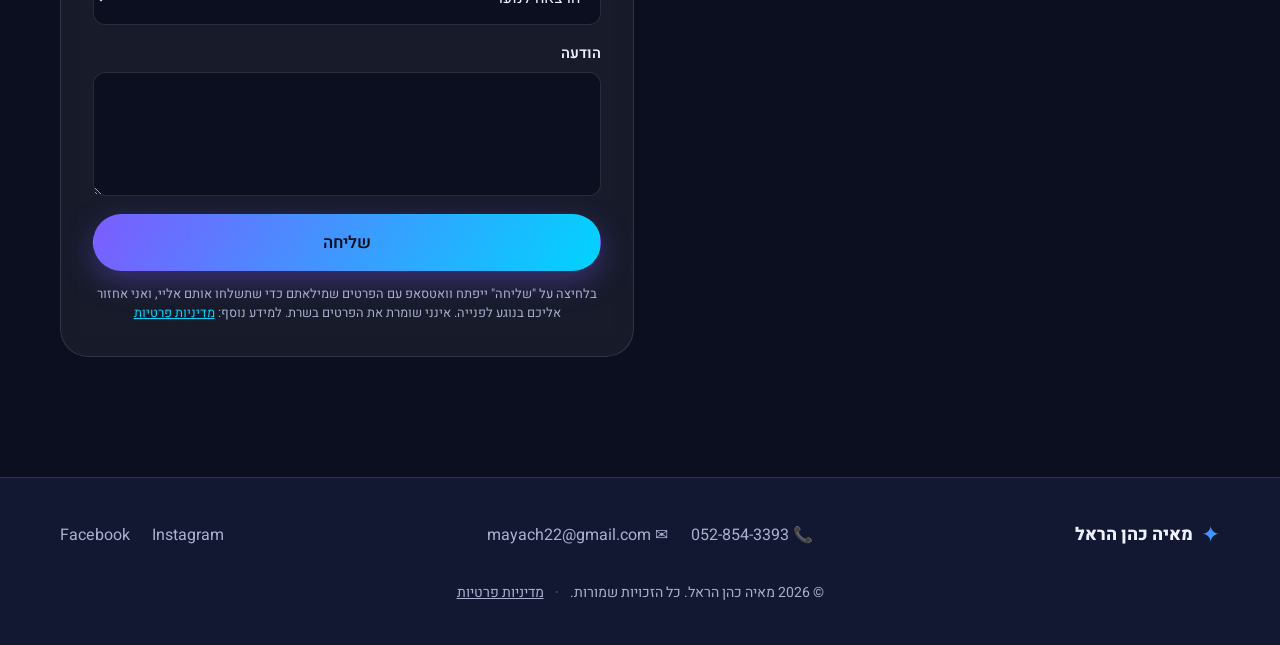
==== commit 3b84eef0: "שדרוג לרמת "10K": גופן כותרת Frank Ruhl Libre, אייקוני SVG, ריסון תנועה ותיקון OG - תיקון באג: TODO_" ====
--- a/index.html
+++ b/index.html
@@ -8,20 +8,17 @@
   <title data-i18n="meta.title">מאיה כהן הראל | הרצאות שמשאירות חותם</title>
 
   <!-- ===== Open Graph — תצוגת שיתוף יפה בפייסבוק/וואטסאפ/אינסטגרם ===== -->
-  <!-- TODO לפני העלייה לאוויר: החליפו את שני ה-TODO_SITE_URL בכתובת המלאה של האתר
-       לדוגמה: https://mayacohenharel.co.il
-       og:image ו-twitter:image חייבים להיות URL מלא כדי שתופיע תמונה בשיתוף. -->
   <meta property="og:type" content="website" />
   <meta property="og:locale" content="he_IL" />
   <meta property="og:site_name" content="מאיה כהן הראל" />
   <meta property="og:title" content="מאיה כהן הראל | הרצאות שמשאירות חותם" />
   <meta property="og:description" content="הרצאות מרתקות לנוער ולמבוגרים — הזמינו הרצאה עכשיו" />
-  <meta property="og:image" content="TODO_SITE_URL/assets/images/speaker.jpg" />
-  <meta property="og:url" content="TODO_SITE_URL" />
+  <meta property="og:image" content="https://oc0h3n.github.io/tzumize/assets/images/speaker.jpg" />
+  <meta property="og:url" content="https://oc0h3n.github.io/tzumize" />
   <meta name="twitter:card" content="summary_large_image" />
   <meta name="twitter:title" content="מאיה כהן הראל | הרצאות שמשאירות חותם" />
   <meta name="twitter:description" content="הרצאות מרתקות לנוער ולמבוגרים — הזמינו הרצאה עכשיו" />
-  <meta name="twitter:image" content="TODO_SITE_URL/assets/images/speaker.jpg" />
+  <meta name="twitter:image" content="https://oc0h3n.github.io/tzumize/assets/images/speaker.jpg" />
 
   <!-- גופנים מקומיים (Heebo + Poppins) — מאוחסנים ב-assets/fonts/ ולא נטענים
        משרתי Google, כדי שלא תישלח כתובת ה-IP של הגולש לגוגל (תאימות תיקון 13). -->
@@ -42,7 +39,7 @@
     "description": "הרצאות העשרה והשראה לנוער ולמבוגרים — מוטיבציה, חוסן מנטלי, מנהיגות ועוד.",
     "telephone": "+972-52-854-3393",
     "email": "mayach22@gmail.com",
-    "image": "assets/images/speaker.jpg",
+    "image": "https://oc0h3n.github.io/tzumize/assets/images/speaker.jpg",
     "sameAs": [
       "https://instagram.com/mayach22",
       "https://www.facebook.com/mayach22"
@@ -359,6 +356,7 @@
   <button class="to-top" id="toTop" aria-label="Back to top">↑</button>
 
   <script src="js/translations.js"></script>
+  <script src="js/icons.js"></script>
   <script src="js/main.js"></script>
   <script src="js/effects.js"></script>
 </body>
--- a/css/fonts.css
+++ b/css/fonts.css
@@ -234,3 +234,38 @@
   unicode-range: U+0000-00FF, U+0131, U+0152-0153, U+02BB-02BC, U+02C6, U+02DA, U+02DC, U+0304, U+0308, U+0329, U+2000-206F, U+20AC, U+2122, U+2191, U+2193, U+2212, U+2215, U+FEFF, U+FFFD;
 }
 
+/* ============================================================
+   Frank Ruhl Libre — גופן כותרות (display) יוקרתי/אדיטוריאלי.
+   גופן משתנה (variable): קובץ אחד לכל סאבסט מכסה את כל טווח
+   המשקלים 500–900, ולכן מוגדר font-weight כטווח.
+   ============================================================ */
+/* Frank Ruhl Libre — hebrew */
+@font-face {
+  font-family: 'Frank Ruhl Libre';
+  font-style: normal;
+  font-weight: 500 900;
+  font-display: swap;
+  src: url(../assets/fonts/frank-hebrew.woff2) format('woff2');
+  unicode-range: U+0307-0308, U+0590-05FF, U+200C-2010, U+20AA, U+25CC, U+FB1D-FB4F;
+}
+
+/* Frank Ruhl Libre — latin-ext */
+@font-face {
+  font-family: 'Frank Ruhl Libre';
+  font-style: normal;
+  font-weight: 500 900;
+  font-display: swap;
+  src: url(../assets/fonts/frank-latin-ext.woff2) format('woff2');
+  unicode-range: U+0100-02BA, U+02BD-02C5, U+02C7-02CC, U+02CE-02D7, U+02DD-02FF, U+0304, U+0308, U+0329, U+1D00-1DBF, U+1E00-1E9F, U+1EF2-1EFF, U+2020, U+20A0-20AB, U+20AD-20C0, U+2113, U+2C60-2C7F, U+A720-A7FF;
+}
+
+/* Frank Ruhl Libre — latin */
+@font-face {
+  font-family: 'Frank Ruhl Libre';
+  font-style: normal;
+  font-weight: 500 900;
+  font-display: swap;
+  src: url(../assets/fonts/frank-latin.woff2) format('woff2');
+  unicode-range: U+0000-00FF, U+0131, U+0152-0153, U+02BB-02BC, U+02C6, U+02DA, U+02DC, U+0304, U+0308, U+0329, U+2000-206F, U+20AC, U+2122, U+2191, U+2193, U+2212, U+2215, U+FEFF, U+FFFD;
+}
+
--- a/css/styles.css
+++ b/css/styles.css
@@ -22,6 +22,7 @@
   --container: 1160px;
   --font-he:   "Heebo", system-ui, sans-serif;
   --font-en:   "Poppins", system-ui, sans-serif;
+  --font-display: "Frank Ruhl Libre", Georgia, "Times New Roman", serif;
 }
 
 * { margin: 0; padding: 0; box-sizing: border-box; }
@@ -247,14 +248,12 @@
   margin-bottom: 1.2rem;
 }
 .hero__title {
-  font-size: clamp(2.6rem, 7vw, 5rem);
-  font-weight: 900;
-  line-height: 1.05;
-  letter-spacing: -0.02em;
-  background: linear-gradient(120deg, #ffffff 0%, #c9b8ff 35%, #00d4ff 60%, #c9b8ff 80%, #ffffff 100%); background-size: 200% auto; animation: titleShimmer 6s linear infinite;
-  -webkit-background-clip: text;
-  background-clip: text;
-  color: transparent;
+  font-family: var(--font-display);
+  font-size: clamp(2.7rem, 7vw, 5rem);
+  font-weight: 700;
+  line-height: 1.08;
+  letter-spacing: 0;
+  color: var(--text);
   margin-bottom: 1.4rem;
 }
 .hero__subtitle {
@@ -315,10 +314,6 @@
   backdrop-filter: blur(8px);
   margin-bottom: 1rem;
   letter-spacing: 0.03em;
-}
-@keyframes titleShimmer {
-  0% { background-position: 0% center; }
-  100% { background-position: 200% center; }
 }
 
 /* ---------- Sections ---------- */
@@ -334,9 +329,10 @@
   margin-bottom: 0.8rem;
 }
 .section__title {
-  font-size: clamp(1.9rem, 4.5vw, 3rem);
-  font-weight: 900;
-  letter-spacing: -0.01em;
+  font-family: var(--font-display);
+  font-size: clamp(2rem, 4.7vw, 3.15rem);
+  font-weight: 700;
+  letter-spacing: 0;
   margin-bottom: 1rem;
 }
 .section__sub { color: var(--text-dim); font-size: 1.08rem; }
@@ -545,13 +541,14 @@
 }
 .card:hover { transform: translateY(-8px); border-color: rgba(124, 92, 255, 0.5); box-shadow: 0 0 30px rgba(124, 92, 255, 0.15), var(--shadow); }
 .card__icon {
-  font-size: 2.4rem;
   width: 64px; height: 64px;
   display: flex; align-items: center; justify-content: center;
   background: var(--surface-2);
   border-radius: 16px;
   margin-bottom: 1.2rem;
-}
+  color: var(--primary-2);
+}
+.card__icon svg { width: 30px; height: 30px; }
 .card__tag {
   position: absolute;
   inset-block-start: 1.4rem;
@@ -598,7 +595,8 @@
     radial-gradient(120% 80% at 50% 0%, rgba(124, 92, 255, 0.14), transparent 60%),
     var(--bg-soft);
 }
-.reel__ph-icon { font-size: 2.4rem; opacity: 0.45; }
+.reel__ph-icon { color: var(--text-dim); opacity: 0.6; }
+.reel__ph-icon svg { width: 40px; height: 40px; }
 .reel__ph-soon {
   font-size: 0.68rem;
   letter-spacing: 0.14em;
@@ -736,13 +734,14 @@
 }
 html[dir="rtl"] .step__num { transform: translateX(50%); }
 .step__icon {
-  font-size: 2.2rem;
   width: 64px; height: 64px;
   margin: 0 auto 1rem;
   display: flex; align-items: center; justify-content: center;
   background: var(--surface-2);
   border-radius: 16px;
-}
+  color: var(--primary-2);
+}
+.step__icon svg { width: 30px; height: 30px; }
 .step__title { font-size: 1.15rem; font-weight: 800; margin-bottom: 0.5rem; }
 .step__desc { color: var(--text-dim); font-size: 0.93rem; }
 
@@ -820,11 +819,12 @@
 }
 .cta-strip__inner { position: relative; z-index: 1; max-width: 760px; margin-inline: auto; }
 .cta-strip__title {
-  font-size: clamp(1.8rem, 4.5vw, 3rem);
-  font-weight: 900;
+  font-family: var(--font-display);
+  font-size: clamp(1.9rem, 4.7vw, 3.15rem);
+  font-weight: 700;
   color: #0b0f1f;
   margin-bottom: 0.8rem;
-  letter-spacing: -0.01em;
+  letter-spacing: 0;
 }
 .cta-strip__sub {
   color: rgba(11, 15, 31, 0.72);
@@ -1131,7 +1131,14 @@
 .fx-hover::after { opacity: 1; }
 
 /* המילה המתחלפת בהירו + סמן הקלדה מהבהב */
-.rotate-word { display: inline-block; min-width: 0.5ch; }
+.rotate-word {
+  display: inline-block;
+  min-width: 0.5ch;
+  background: var(--gradient);
+  -webkit-background-clip: text;
+  background-clip: text;
+  color: transparent;
+}
 .rotate-caret {
   display: inline-block;
   width: 0.07em;
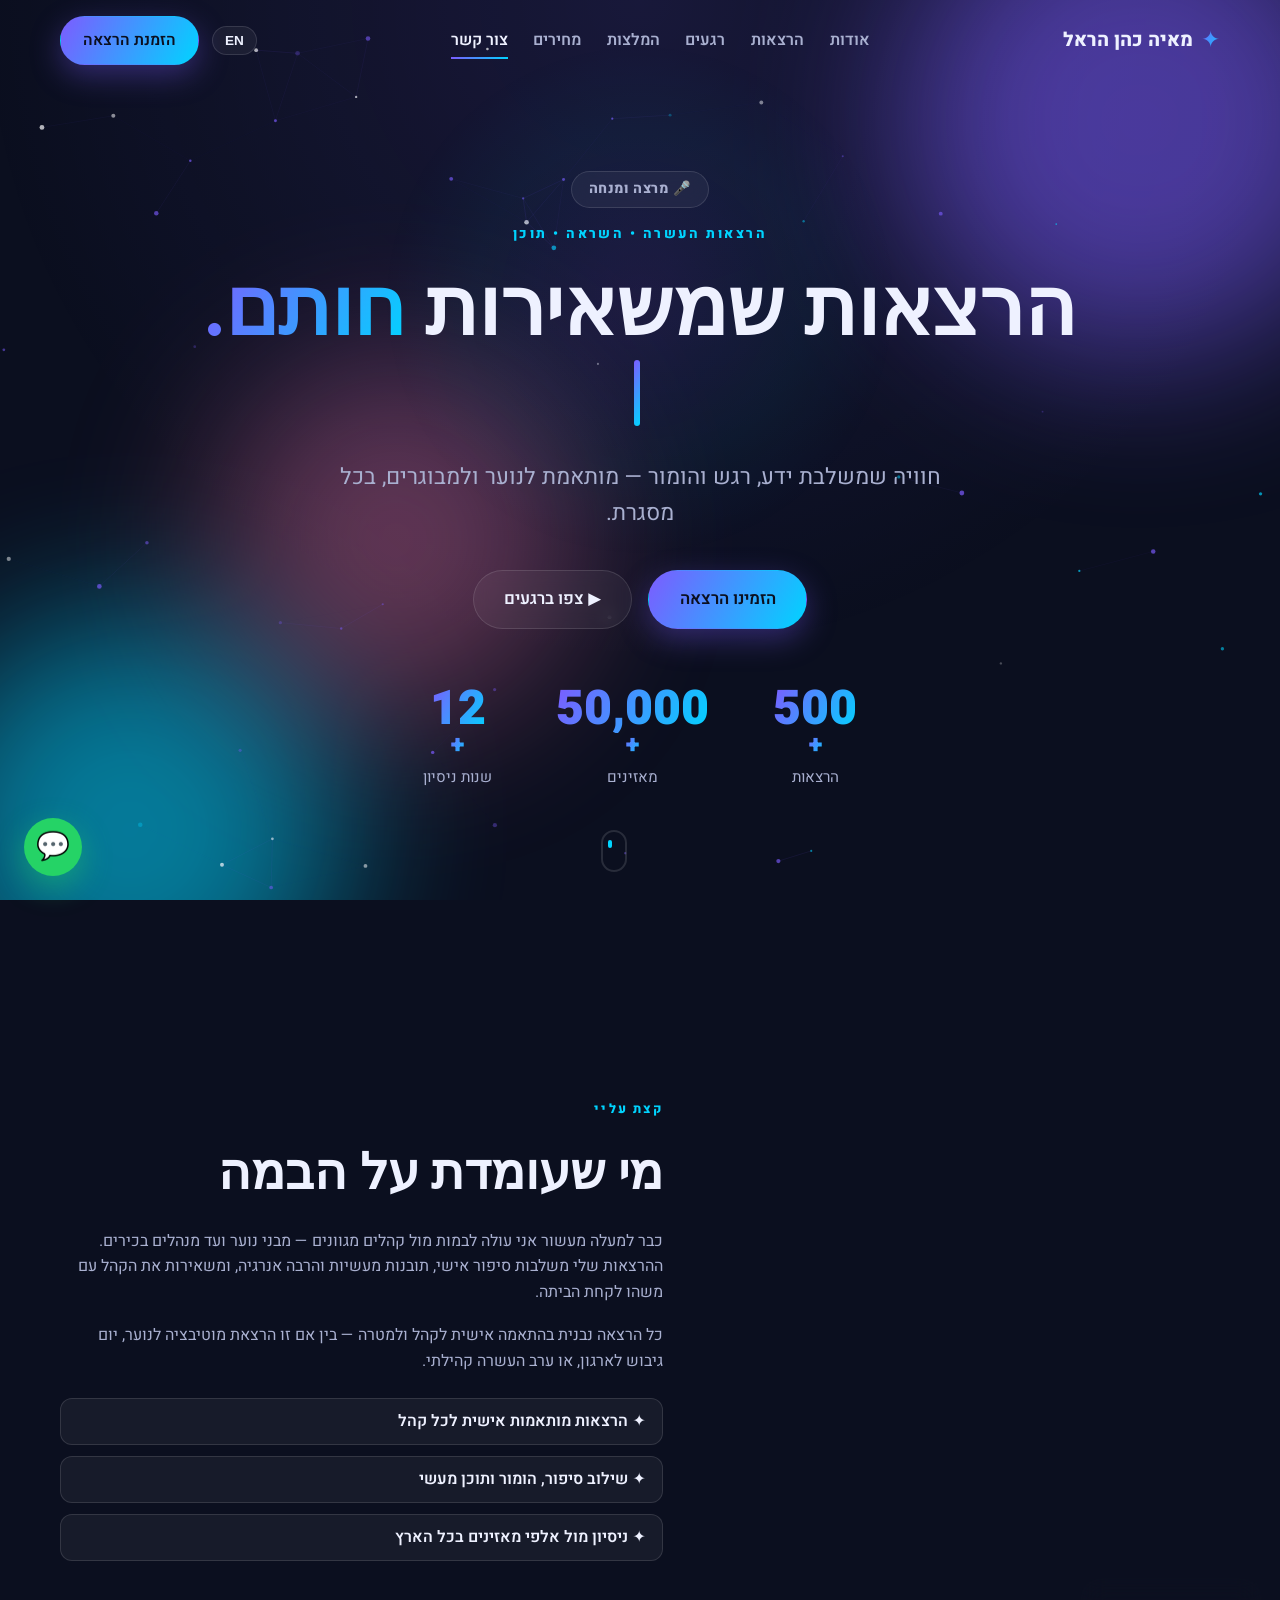
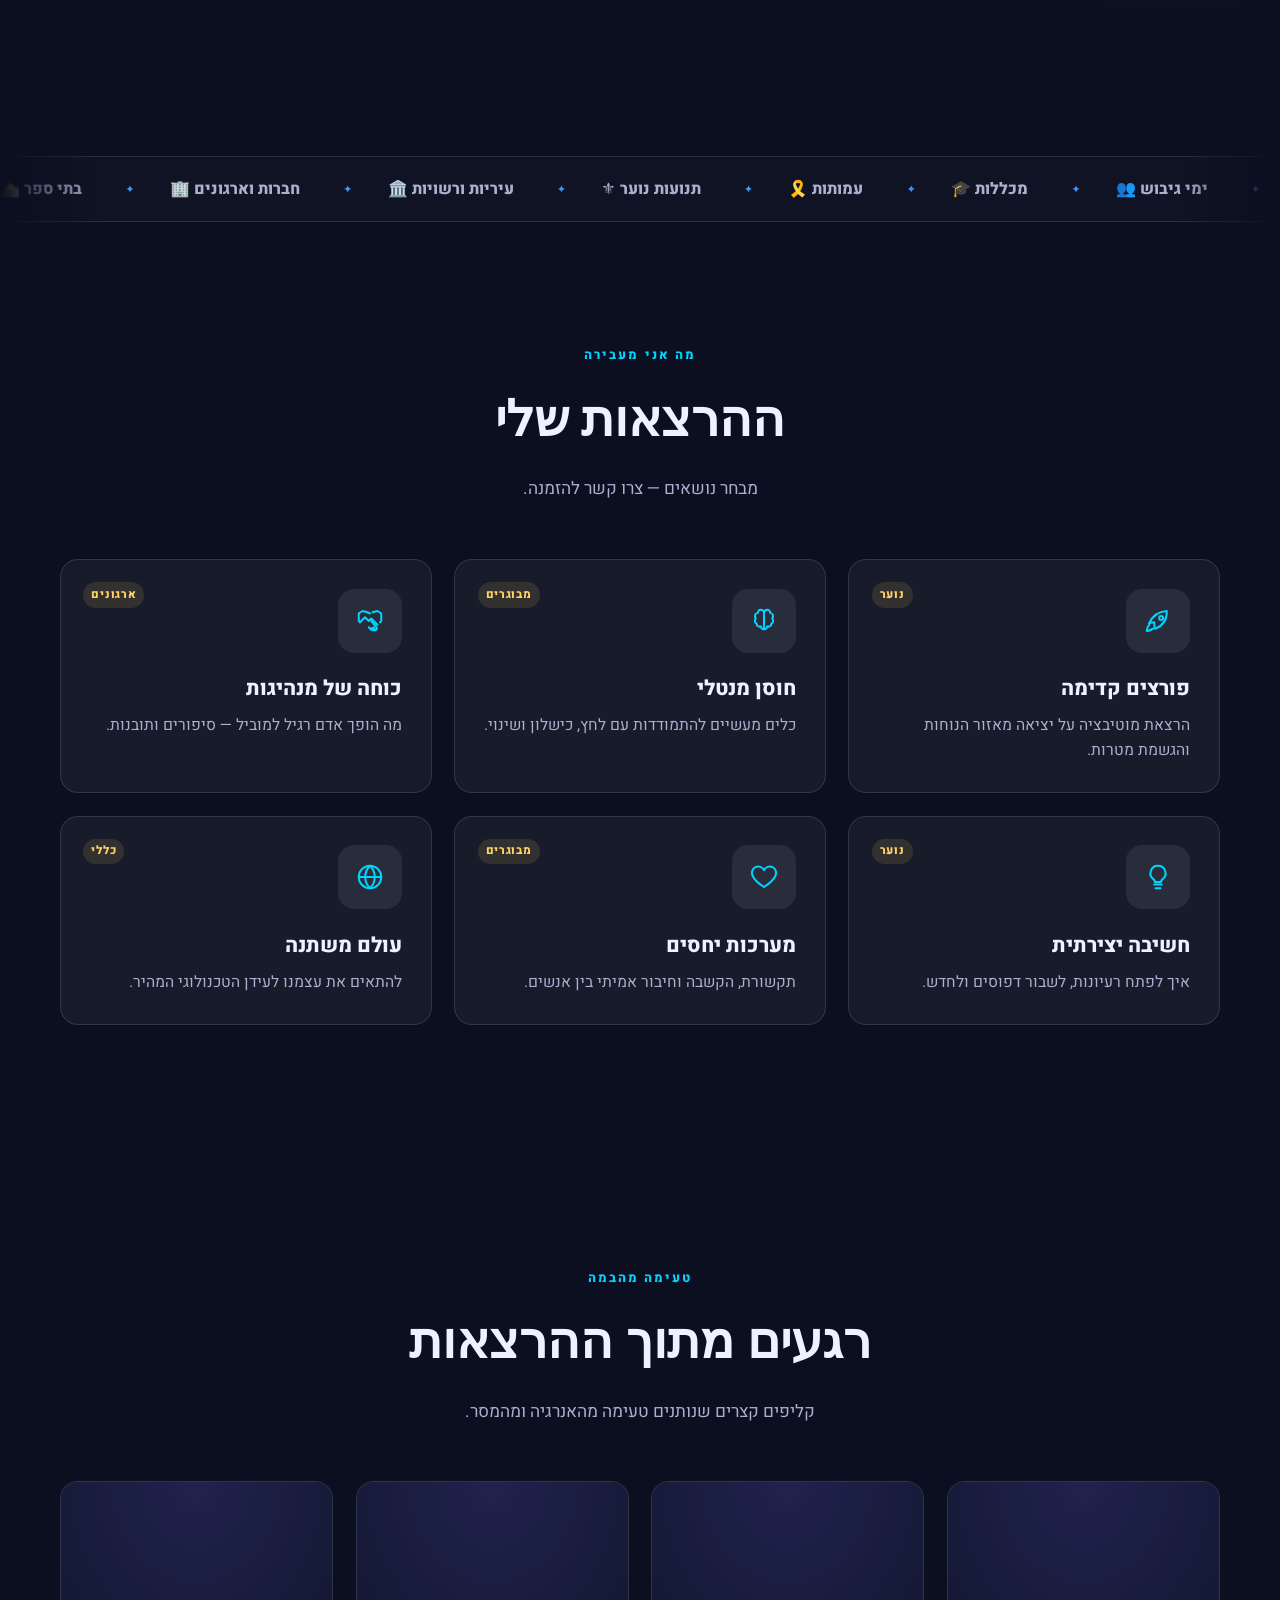
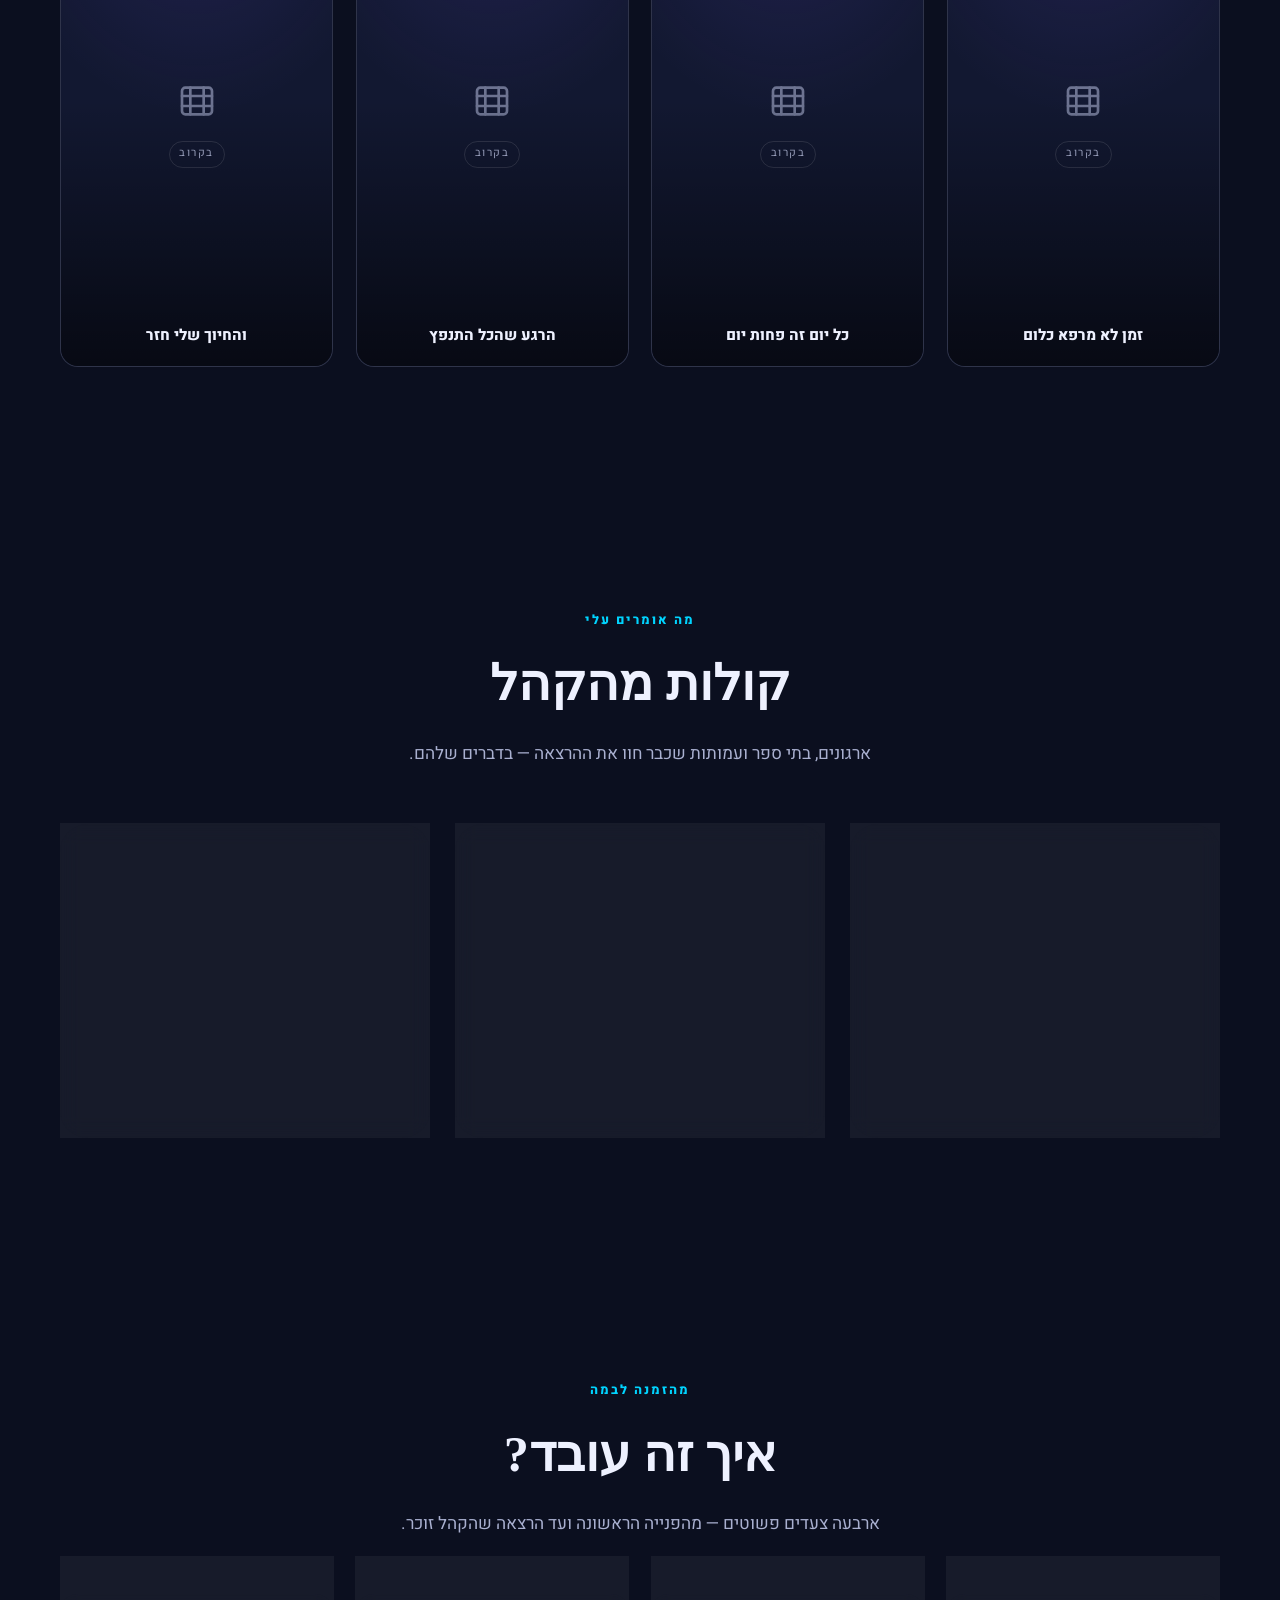
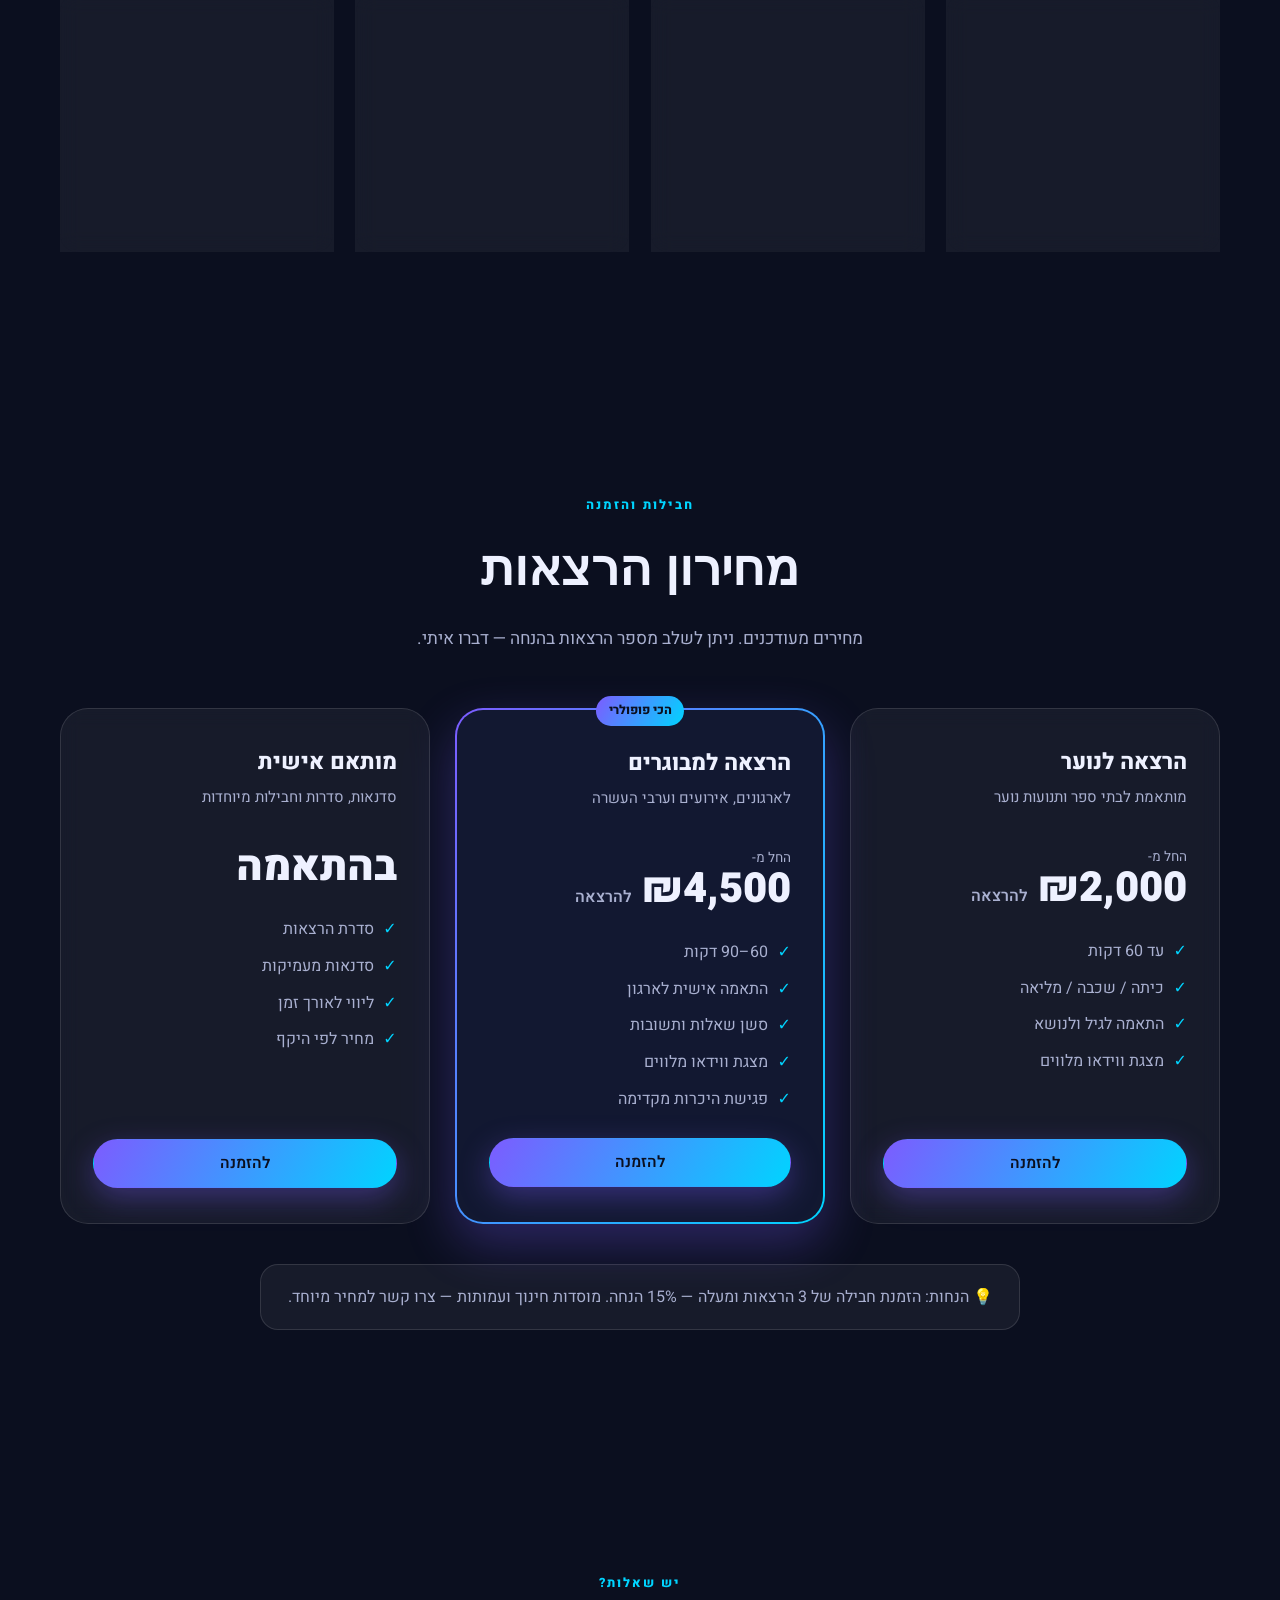
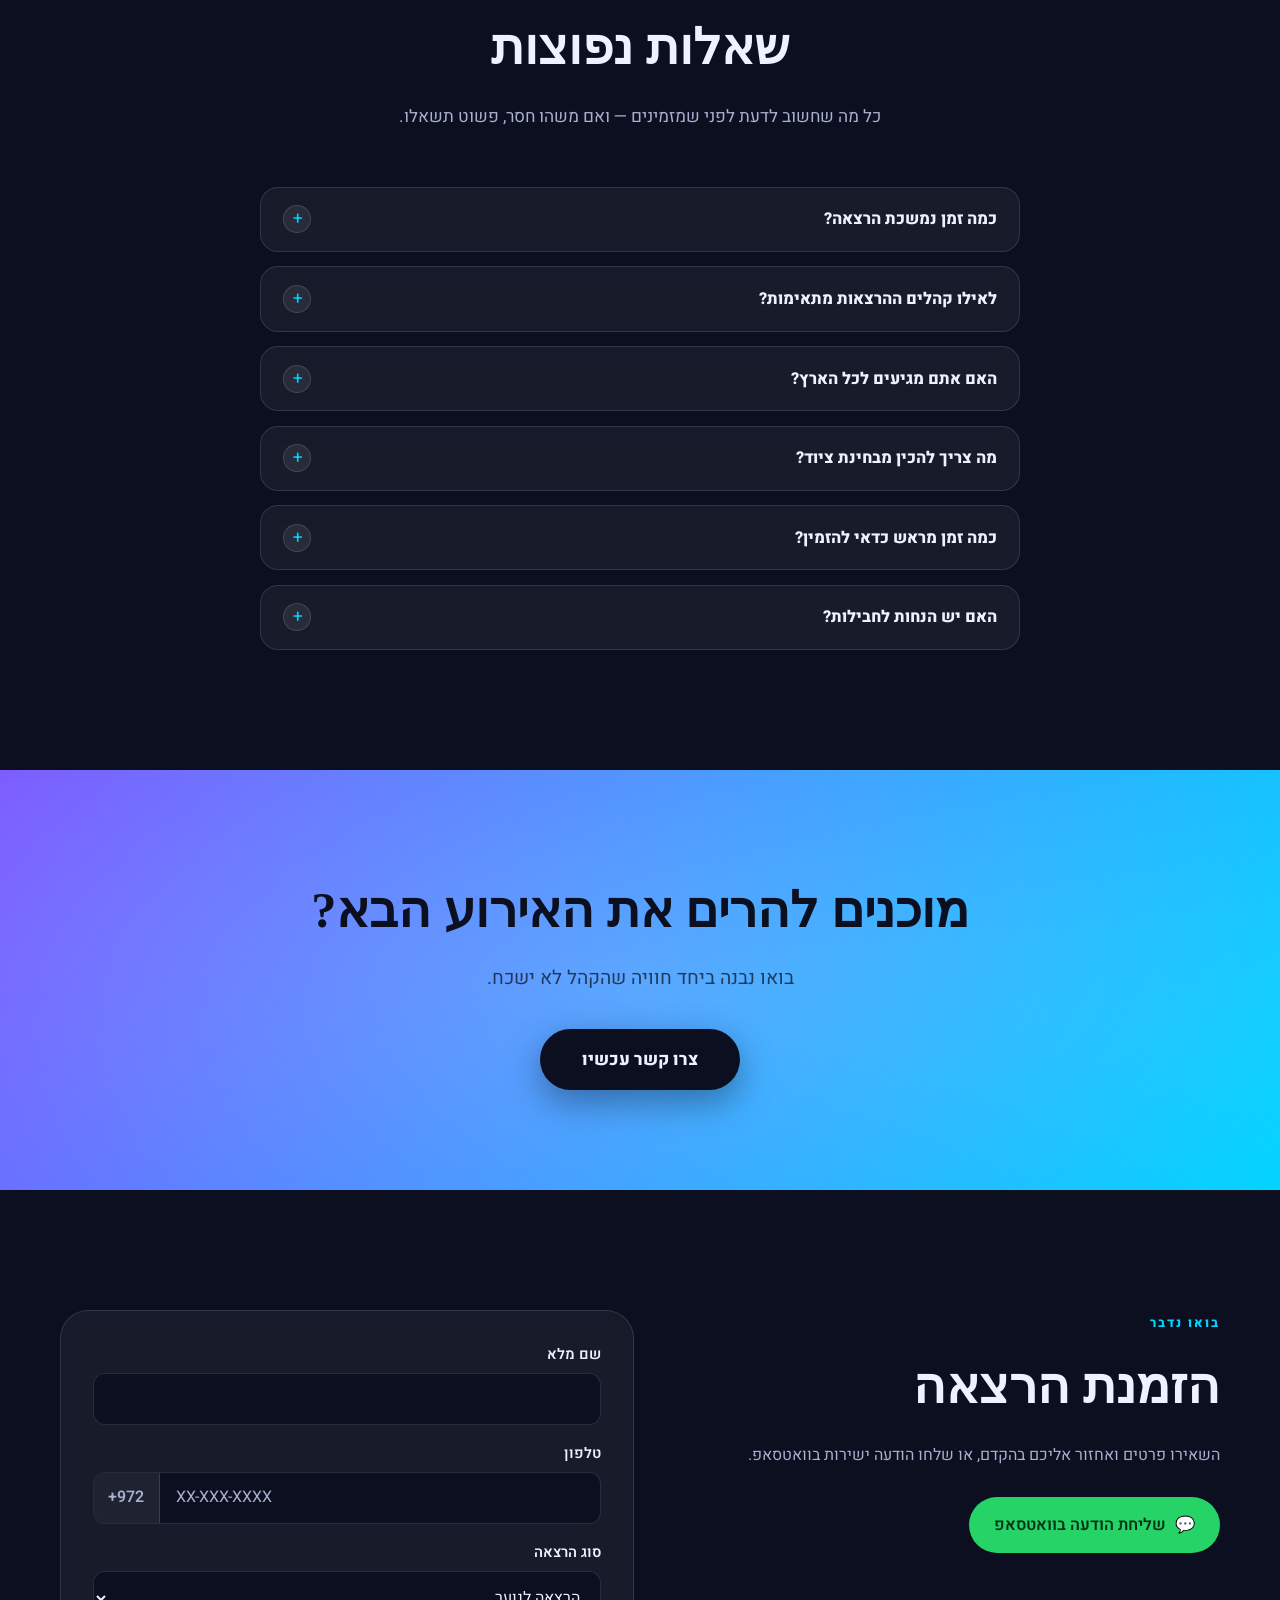
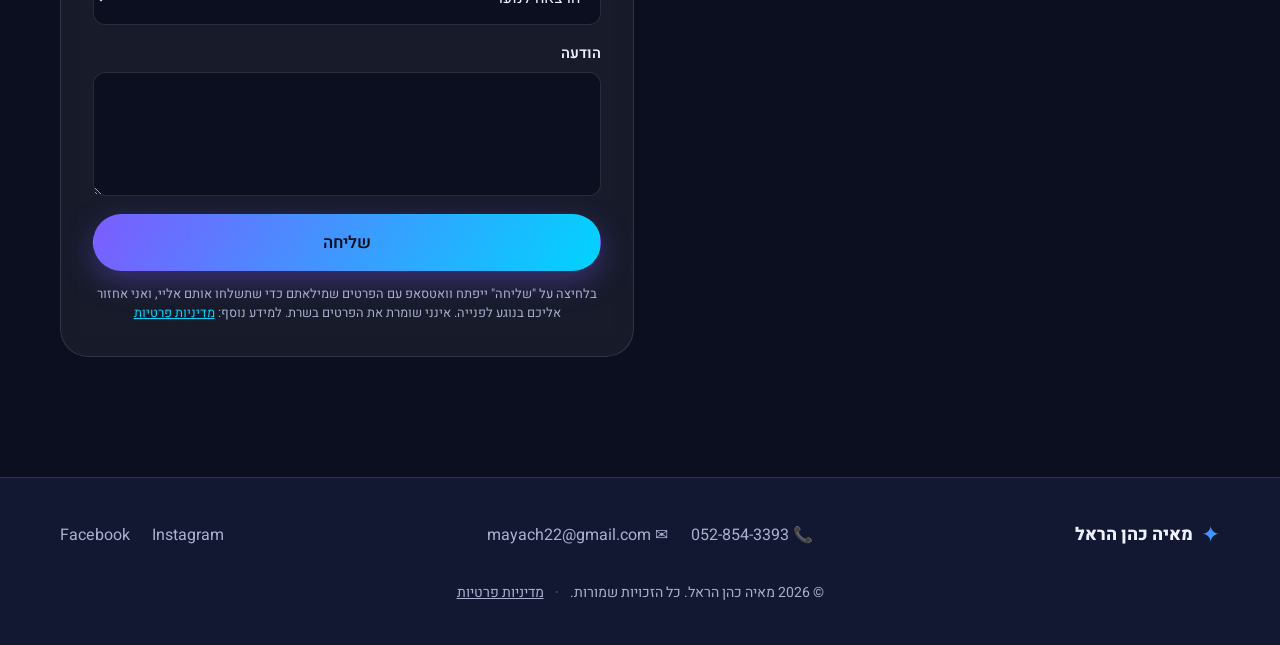
==== commit 6972734f: "תיקון מינוח: "מי שעומדת על הבמה" במקום "מאחורי הבמה" (he+en) מאיה עומדת על הבמה ומרצה — לא מאחורי הק" ====
--- a/index.html
+++ b/index.html
@@ -153,7 +153,7 @@
       </div>
       <div class="about__text reveal">
         <span class="section__eyebrow" data-i18n="about.eyebrow">קצת עליי</span>
-        <h2 class="section__title" data-i18n="about.title">מי עומד מאחורי הבמה</h2>
+        <h2 class="section__title" data-i18n="about.title">מי שעומדת על הבמה</h2>
         <p data-i18n="about.p1">
           כבר למעלה מעשור אני עולה לבמות מול קהלים מגוונים — מבני נוער ועד מנהלים בכירים.
           ההרצאות שלי משלבות סיפור אישי, תובנות מעשיות והרבה אנרגיה, ומשאירות את הקהל עם משהו לקחת הביתה.
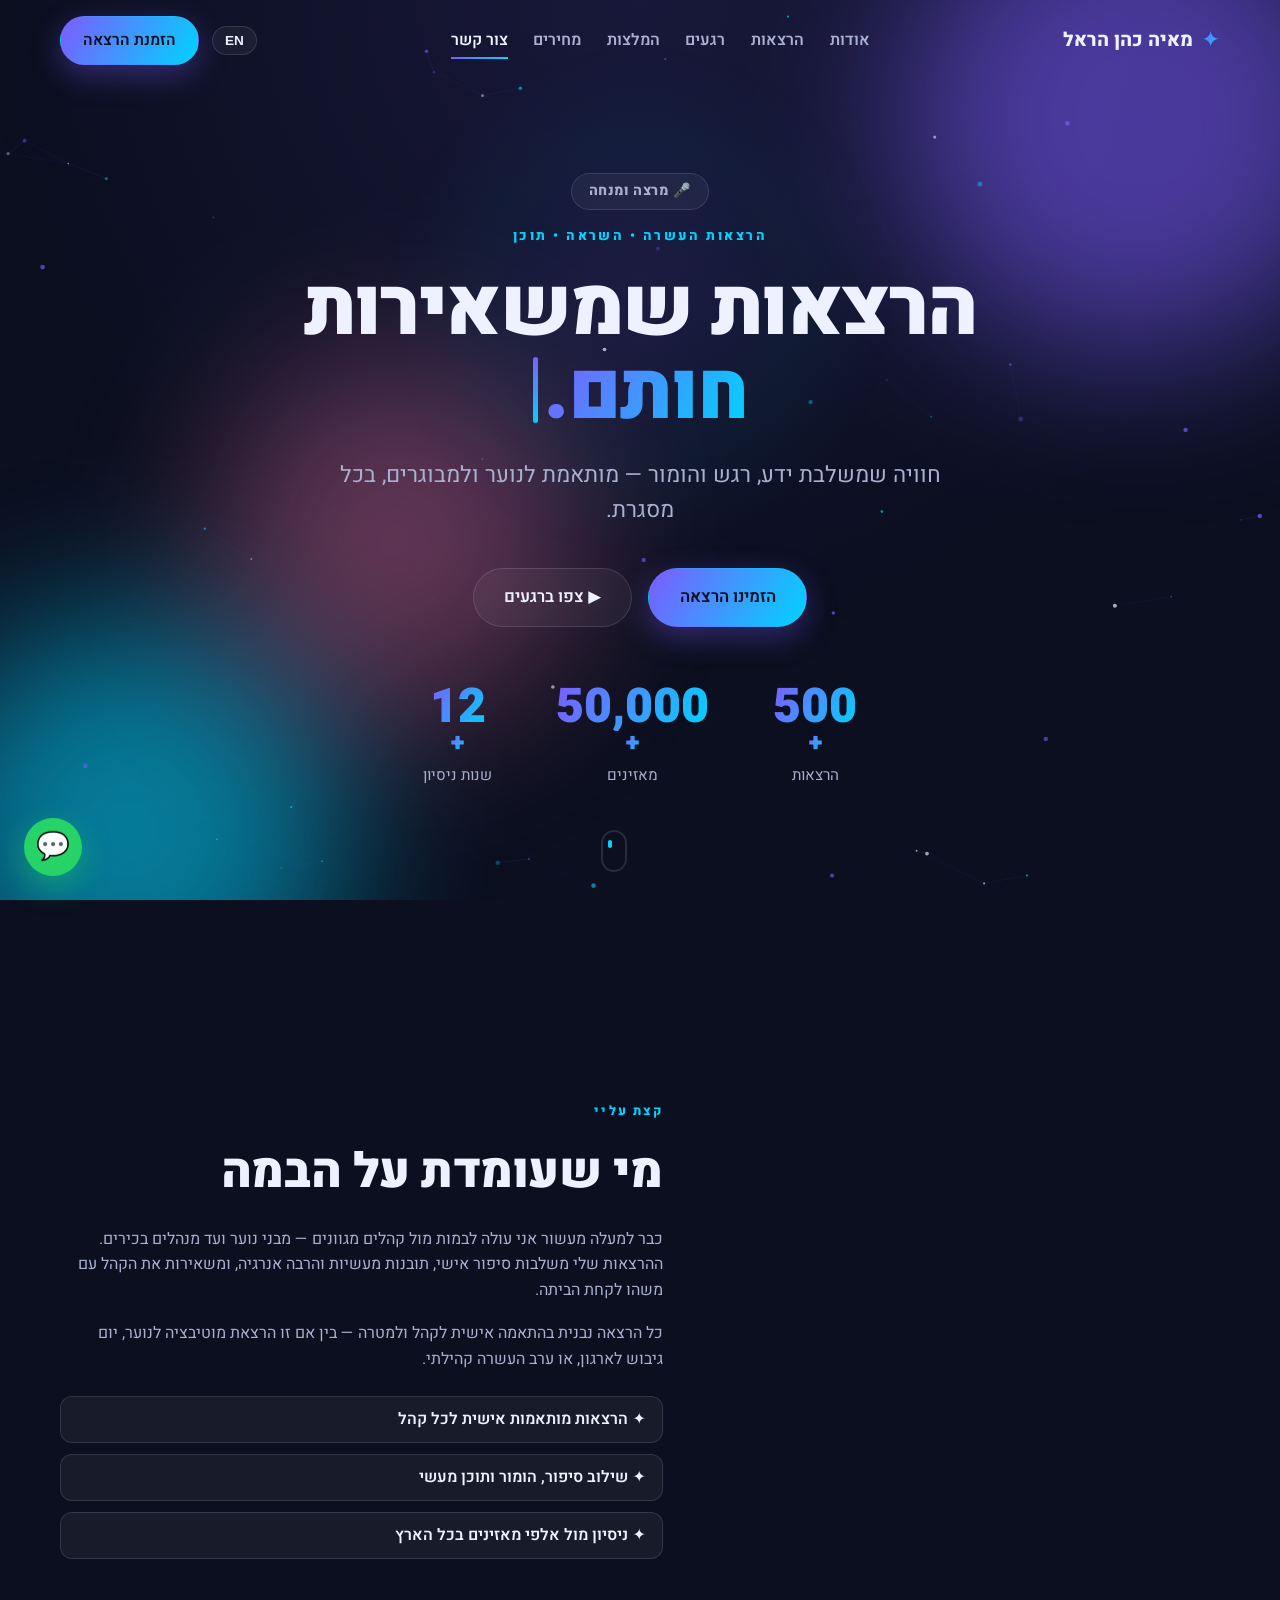
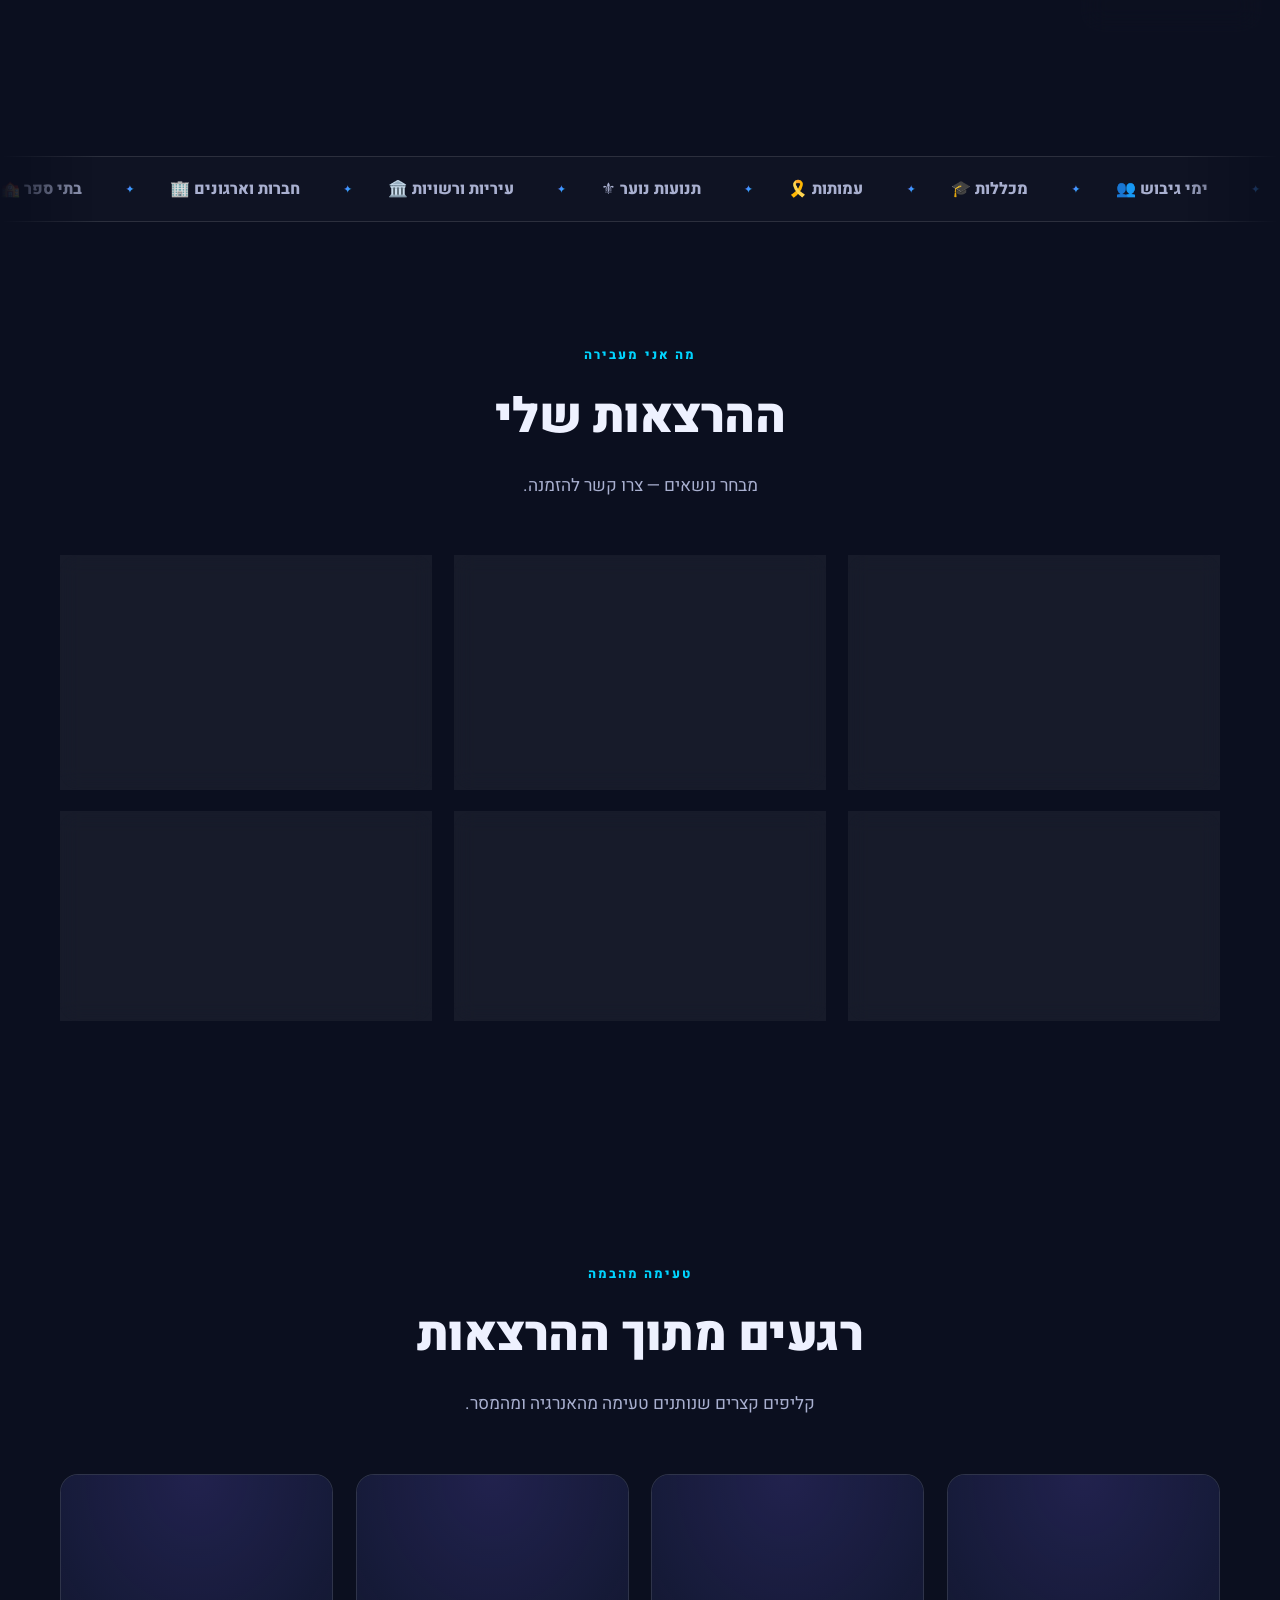
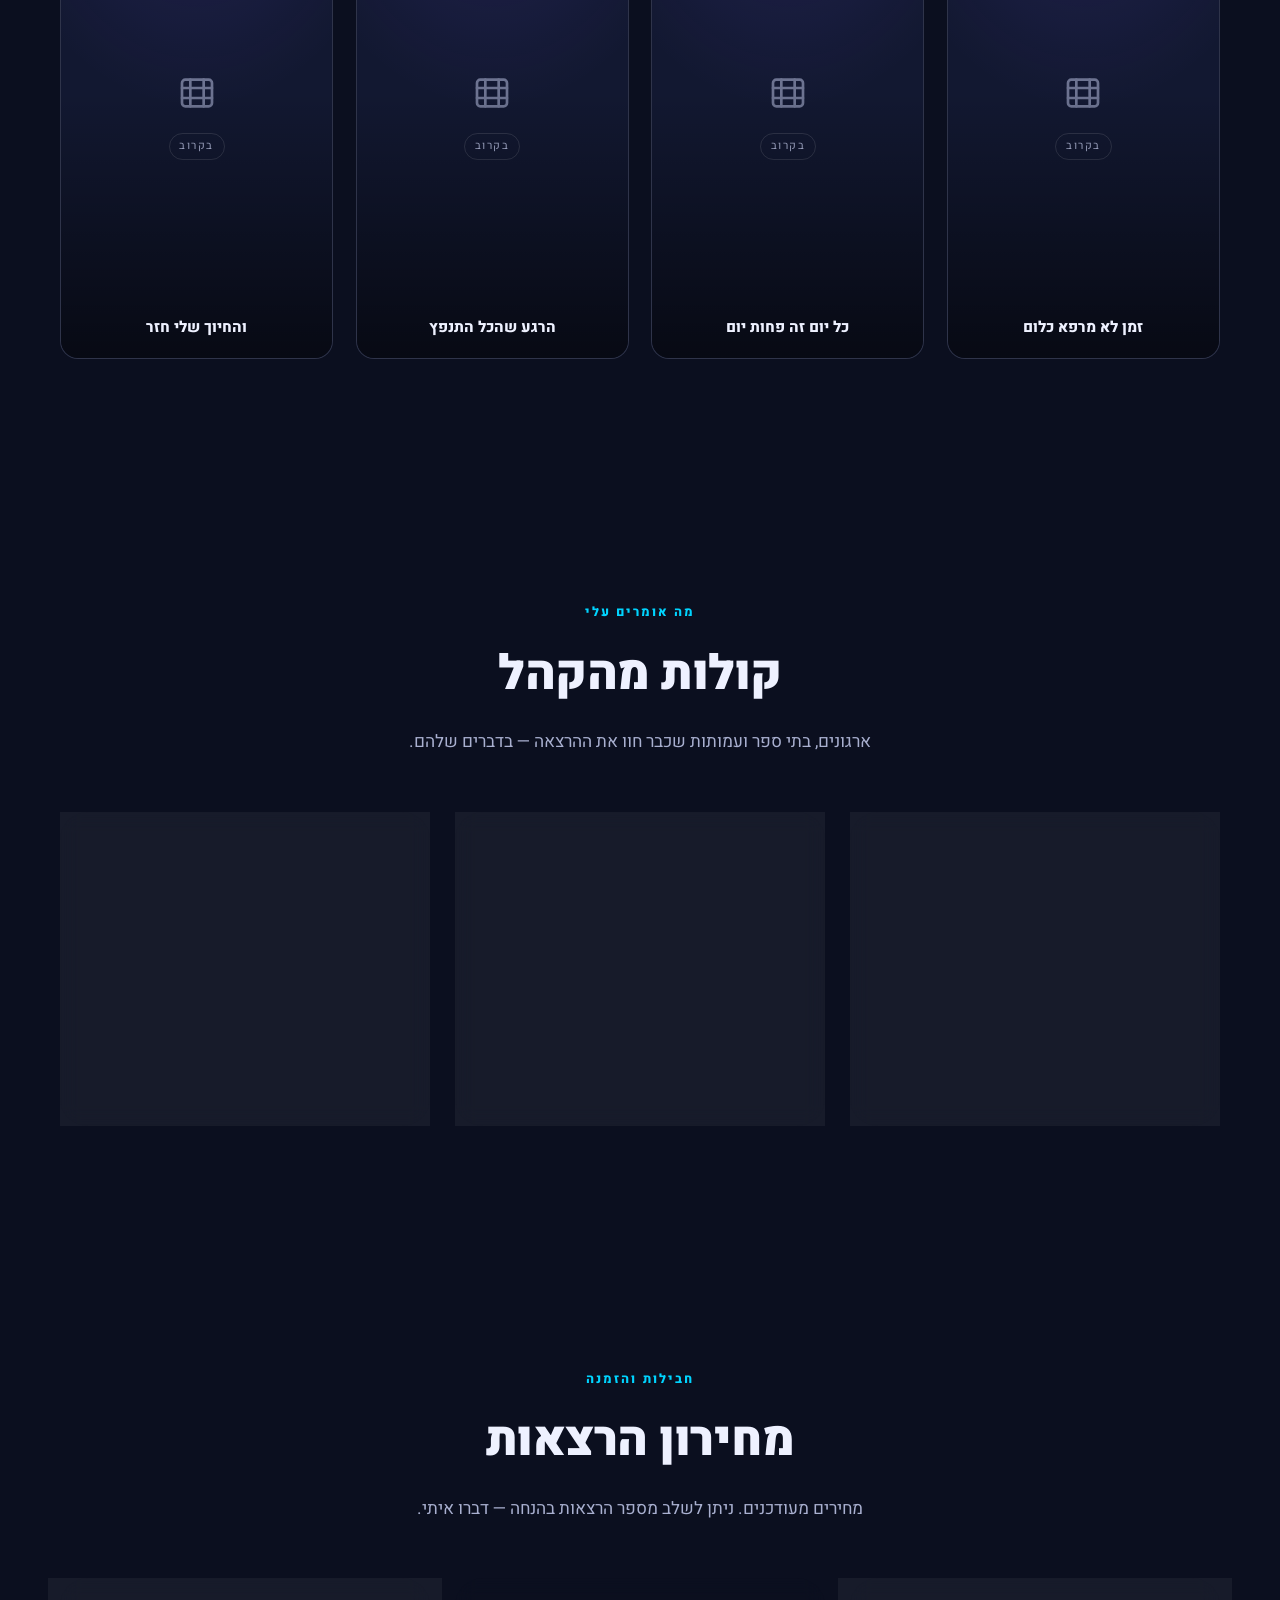
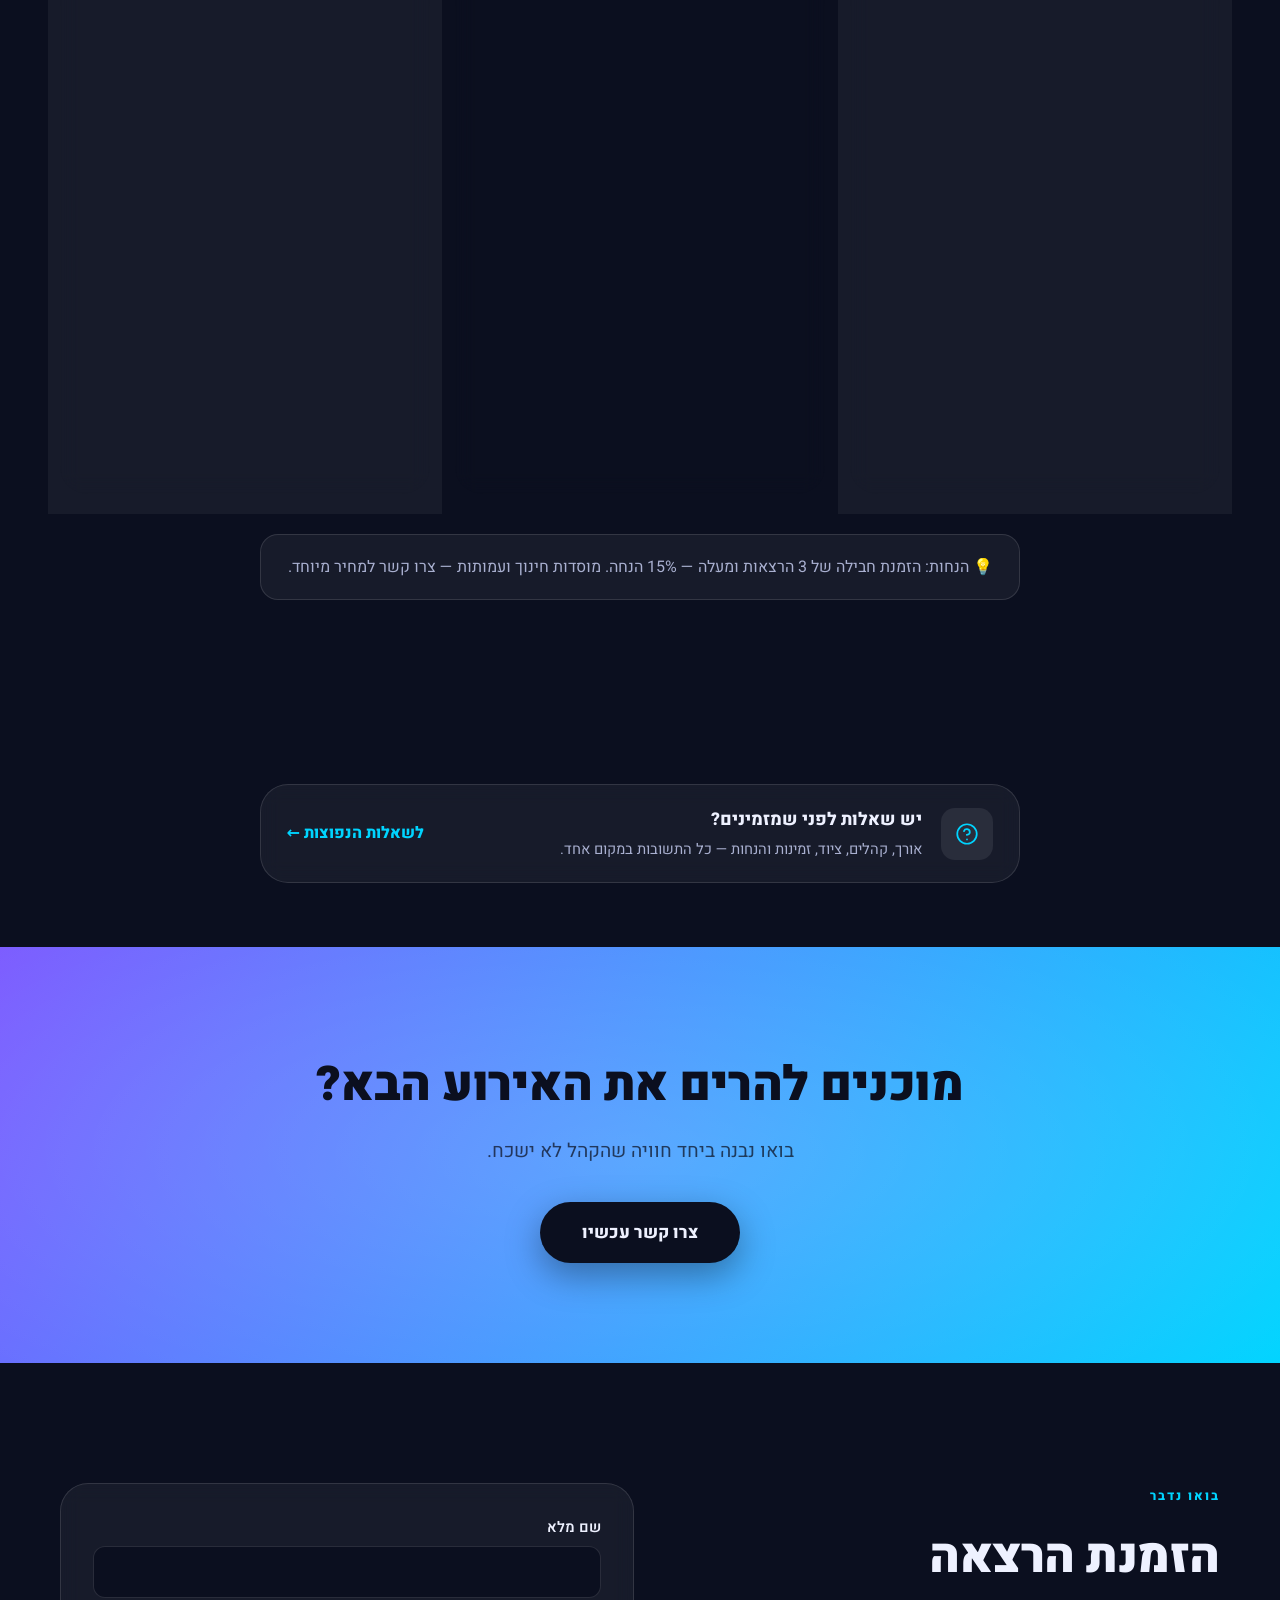
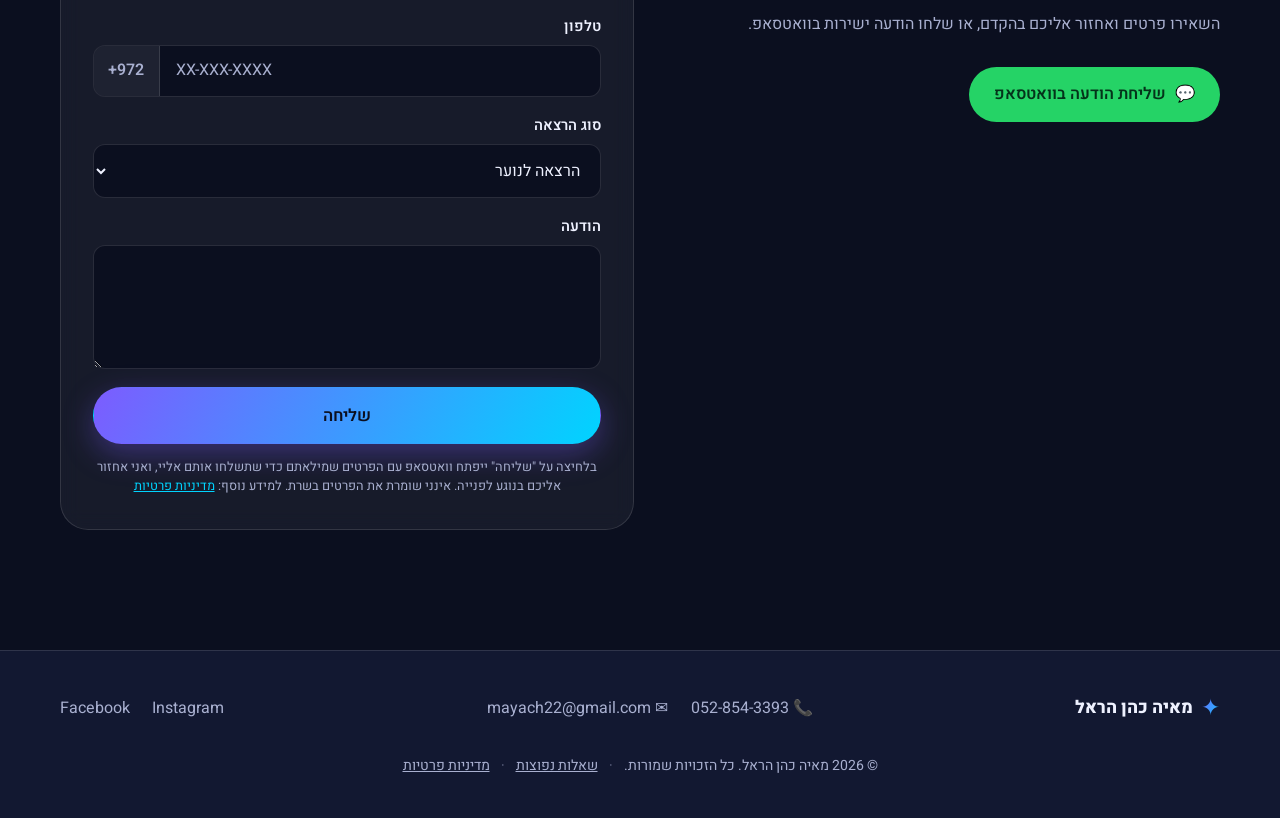
==== commit bbc0b4c8: "קיצור העמוד: הסרת סקשן "איך זה עובד" והעברת השאלות הנפוצות לעמוד faq.html - נמחק סקשן Process על כל " ====
--- a/index.html
+++ b/index.html
@@ -221,20 +221,6 @@
     </div>
   </section>
 
-  <!-- ===== Process — איך זה עובד ===== -->
-  <section class="section process" id="process">
-    <div class="container">
-      <div class="section__head reveal">
-        <span class="section__eyebrow" data-i18n="process.eyebrow">מהזמנה לבמה</span>
-        <h2 class="section__title" data-i18n="process.title">איך זה עובד?</h2>
-        <p class="section__sub" data-i18n="process.sub">ארבעה צעדים פשוטים — מהפנייה הראשונה ועד הרצאה שהקהל זוכר.</p>
-      </div>
-      <div class="process__grid" id="processGrid">
-        <!-- שלבים מוזרקים מ-main.js -->
-      </div>
-    </div>
-  </section>
-
   <!-- ===== Pricing ===== -->
   <section class="section pricing" id="pricing">
     <div class="container">
@@ -254,17 +240,21 @@
     </div>
   </section>
 
-  <!-- ===== FAQ — שאלות נפוצות ===== -->
-  <section class="section faq" id="faq">
-    <div class="container">
-      <div class="section__head reveal">
-        <span class="section__eyebrow" data-i18n="faq.eyebrow">יש שאלות?</span>
-        <h2 class="section__title" data-i18n="faq.title">שאלות נפוצות</h2>
-        <p class="section__sub" data-i18n="faq.sub">כל מה שחשוב לדעת לפני שמזמינים — ואם משהו חסר, פשוט תשאלו.</p>
-      </div>
-      <div class="faq__list" id="faqList">
-        <!-- שאלות מוזרקות מ-main.js -->
-      </div>
+  <!-- ===== FAQ teaser — כפתור קטן שמוביל לעמוד השאלות הנפוצות (faq.html) ===== -->
+  <section class="faq-teaser" id="faq">
+    <div class="container">
+      <a href="faq.html" class="faq-teaser__card reveal">
+        <span class="faq-teaser__icon" aria-hidden="true">
+          <svg viewBox="0 0 24 24" fill="none" stroke="currentColor" stroke-width="1.6" stroke-linecap="round" stroke-linejoin="round">
+            <circle cx="12" cy="12" r="9"/><path d="M9.2 9.3a2.8 2.8 0 0 1 5.4 1c0 1.9-2.8 2.5-2.8 2.5"/><line x1="12" y1="17" x2="12" y2="17"/>
+          </svg>
+        </span>
+        <span class="faq-teaser__text">
+          <strong data-i18n="faqTeaser.title">יש שאלות לפני שמזמינים?</strong>
+          <span data-i18n="faqTeaser.sub">אורך, קהלים, ציוד, זמינות והנחות — כל התשובות במקום אחד.</span>
+        </span>
+        <span class="faq-teaser__cta" data-i18n="faqTeaser.btn">לשאלות הנפוצות ←</span>
+      </a>
     </div>
   </section>
 
@@ -345,6 +335,8 @@
     <p class="footer__copy">
       <span data-i18n="footer.copy">© 2026 מאיה כהן הראל. כל הזכויות שמורות.</span>
       <span class="footer__sep" aria-hidden="true">·</span>
+      <a href="faq.html" data-i18n="footer.faq">שאלות נפוצות</a>
+      <span class="footer__sep" aria-hidden="true">·</span>
       <a href="privacy.html" data-i18n="footer.privacy">מדיניות פרטיות</a>
     </p>
   </footer>
--- a/css/fonts.css
+++ b/css/fonts.css
@@ -234,38 +234,3 @@
   unicode-range: U+0000-00FF, U+0131, U+0152-0153, U+02BB-02BC, U+02C6, U+02DA, U+02DC, U+0304, U+0308, U+0329, U+2000-206F, U+20AC, U+2122, U+2191, U+2193, U+2212, U+2215, U+FEFF, U+FFFD;
 }
 
-/* ============================================================
-   Frank Ruhl Libre — גופן כותרות (display) יוקרתי/אדיטוריאלי.
-   גופן משתנה (variable): קובץ אחד לכל סאבסט מכסה את כל טווח
-   המשקלים 500–900, ולכן מוגדר font-weight כטווח.
-   ============================================================ */
-/* Frank Ruhl Libre — hebrew */
-@font-face {
-  font-family: 'Frank Ruhl Libre';
-  font-style: normal;
-  font-weight: 500 900;
-  font-display: swap;
-  src: url(../assets/fonts/frank-hebrew.woff2) format('woff2');
-  unicode-range: U+0307-0308, U+0590-05FF, U+200C-2010, U+20AA, U+25CC, U+FB1D-FB4F;
-}
-
-/* Frank Ruhl Libre — latin-ext */
-@font-face {
-  font-family: 'Frank Ruhl Libre';
-  font-style: normal;
-  font-weight: 500 900;
-  font-display: swap;
-  src: url(../assets/fonts/frank-latin-ext.woff2) format('woff2');
-  unicode-range: U+0100-02BA, U+02BD-02C5, U+02C7-02CC, U+02CE-02D7, U+02DD-02FF, U+0304, U+0308, U+0329, U+1D00-1DBF, U+1E00-1E9F, U+1EF2-1EFF, U+2020, U+20A0-20AB, U+20AD-20C0, U+2113, U+2C60-2C7F, U+A720-A7FF;
-}
-
-/* Frank Ruhl Libre — latin */
-@font-face {
-  font-family: 'Frank Ruhl Libre';
-  font-style: normal;
-  font-weight: 500 900;
-  font-display: swap;
-  src: url(../assets/fonts/frank-latin.woff2) format('woff2');
-  unicode-range: U+0000-00FF, U+0131, U+0152-0153, U+02BB-02BC, U+02C6, U+02DA, U+02DC, U+0304, U+0308, U+0329, U+2000-206F, U+20AC, U+2122, U+2191, U+2193, U+2212, U+2215, U+FEFF, U+FFFD;
-}
-
--- a/css/styles.css
+++ b/css/styles.css
@@ -22,7 +22,6 @@
   --container: 1160px;
   --font-he:   "Heebo", system-ui, sans-serif;
   --font-en:   "Poppins", system-ui, sans-serif;
-  --font-display: "Frank Ruhl Libre", Georgia, "Times New Roman", serif;
 }
 
 * { margin: 0; padding: 0; box-sizing: border-box; }
@@ -248,11 +247,10 @@
   margin-bottom: 1.2rem;
 }
 .hero__title {
-  font-family: var(--font-display);
-  font-size: clamp(2.7rem, 7vw, 5rem);
-  font-weight: 700;
-  line-height: 1.08;
-  letter-spacing: 0;
+  font-size: clamp(2.6rem, 7vw, 5rem);
+  font-weight: 900;
+  line-height: 1.05;
+  letter-spacing: -0.02em;
   color: var(--text);
   margin-bottom: 1.4rem;
 }
@@ -329,10 +327,9 @@
   margin-bottom: 0.8rem;
 }
 .section__title {
-  font-family: var(--font-display);
-  font-size: clamp(2rem, 4.7vw, 3.15rem);
-  font-weight: 700;
-  letter-spacing: 0;
+  font-size: clamp(1.9rem, 4.5vw, 3rem);
+  font-weight: 900;
+  letter-spacing: -0.01em;
   margin-bottom: 1rem;
 }
 .section__sub { color: var(--text-dim); font-size: 1.08rem; }
@@ -697,53 +694,50 @@
 .testimonial__name { font-weight: 700; font-size: 0.98rem; line-height: 1.3; }
 .testimonial__role { color: var(--text-dim); font-size: 0.84rem; margin-top: 0.15rem; }
 
-/* ---------- Process — איך זה עובד ---------- */
-.process__grid {
-  display: grid;
-  grid-template-columns: repeat(4, 1fr);
-  gap: 1.4rem;
-}
-.step {
-  position: relative;
+/* ---------- FAQ teaser — כרטיס/כפתור קטן שמוביל לעמוד faq.html ---------- */
+.faq-teaser { padding-block: clamp(40px, 6vw, 64px); }
+.faq-teaser__card {
+  display: flex;
+  align-items: center;
+  gap: 1.2rem;
+  max-width: 760px;
+  margin-inline: auto;
+  padding: 1.3rem 1.6rem;
   background: var(--surface);
   border: 1px solid var(--border);
-  border-radius: var(--radius);
-  padding: 2.4rem 1.6rem 1.8rem;
-  text-align: center;
+  border-radius: var(--radius-lg);
   backdrop-filter: blur(10px);
   transition: transform 0.25s ease, border-color 0.25s ease, box-shadow 0.25s ease;
 }
-.step:hover {
-  transform: translateY(-8px);
+.faq-teaser__card:hover {
+  transform: translateY(-4px);
   border-color: rgba(124, 92, 255, 0.5);
   box-shadow: 0 0 30px rgba(124, 92, 255, 0.15), var(--shadow);
 }
-.step__num {
-  position: absolute;
-  inset-block-start: -16px;
-  inset-inline-start: 50%;
-  transform: translateX(-50%);
-  width: 36px; height: 36px;
-  border-radius: 50%;
-  background: var(--gradient);
-  color: #0b0f1f;
-  font-weight: 900;
-  font-size: 1.05rem;
-  display: flex; align-items: center; justify-content: center;
-  box-shadow: 0 8px 20px rgba(124, 92, 255, 0.4);
-}
-html[dir="rtl"] .step__num { transform: translateX(50%); }
-.step__icon {
-  width: 64px; height: 64px;
-  margin: 0 auto 1rem;
+.faq-teaser__icon {
+  flex-shrink: 0;
+  width: 52px; height: 52px;
   display: flex; align-items: center; justify-content: center;
   background: var(--surface-2);
-  border-radius: 16px;
+  border-radius: 14px;
   color: var(--primary-2);
 }
-.step__icon svg { width: 30px; height: 30px; }
-.step__title { font-size: 1.15rem; font-weight: 800; margin-bottom: 0.5rem; }
-.step__desc { color: var(--text-dim); font-size: 0.93rem; }
+.faq-teaser__icon svg { width: 26px; height: 26px; }
+.faq-teaser__text { display: flex; flex-direction: column; gap: 0.2rem; flex: 1; min-width: 0; }
+.faq-teaser__text strong { font-size: 1.1rem; font-weight: 800; }
+.faq-teaser__text span { color: var(--text-dim); font-size: 0.92rem; }
+.faq-teaser__cta {
+  flex-shrink: 0;
+  font-weight: 700;
+  color: var(--primary-2);
+  white-space: nowrap;
+  transition: color 0.2s ease;
+}
+.faq-teaser__card:hover .faq-teaser__cta { color: var(--text); }
+
+/* עמוד שאלות נפוצות עצמאי (faq.html) */
+.faq-page { padding-top: calc(72px + 2.5rem); }
+.faq-page__back { text-align: center; margin-top: 2.2rem; }
 
 /* ---------- FAQ — שאלות נפוצות ---------- */
 .faq__list {
@@ -819,12 +813,11 @@
 }
 .cta-strip__inner { position: relative; z-index: 1; max-width: 760px; margin-inline: auto; }
 .cta-strip__title {
-  font-family: var(--font-display);
-  font-size: clamp(1.9rem, 4.7vw, 3.15rem);
-  font-weight: 700;
+  font-size: clamp(1.8rem, 4.5vw, 3rem);
+  font-weight: 900;
   color: #0b0f1f;
   margin-bottom: 0.8rem;
-  letter-spacing: 0;
+  letter-spacing: -0.01em;
 }
 .cta-strip__sub {
   color: rgba(11, 15, 31, 0.72);
@@ -1118,7 +1111,7 @@
 
 /* זוהר נקודתי שעוקב אחרי הסמן בתוך כרטיסים (tilt) */
 .about__photo-frame { position: relative; }
-.card::after, .price-card::after, .testimonial::after, .step::after, .about__photo-frame::after {
+.card::after, .price-card::after, .testimonial::after, .about__photo-frame::after {
   content: "";
   position: absolute;
   inset: 0;
@@ -1205,7 +1198,6 @@
 
   .reels__grid { grid-template-columns: repeat(2, 1fr); }
   .testimonials__grid { grid-template-columns: 1fr; }
-  .process__grid { grid-template-columns: repeat(2, 1fr); row-gap: 2rem; }
 
   .footer__inner { flex-direction: column; align-items: center; text-align: center; gap: 1.2rem; }
   .footer__contact, .footer__social { justify-content: center; }
@@ -1232,8 +1224,7 @@
   .pricing__grid { grid-template-columns: 1fr; }
   .pricing__note { padding: 1rem; font-size: 0.88rem; }
 
-  .process__grid { grid-template-columns: 1fr; row-gap: 1.8rem; }
-  .step { padding: 2.2rem 1.4rem 1.5rem; }
+  .faq-teaser__card { flex-direction: column; text-align: center; gap: 0.9rem; padding: 1.5rem 1.3rem; }
 
   .marquee__item { font-size: 0.88rem; }
   .marquee__item::after { margin-inline: 1.4rem; }
